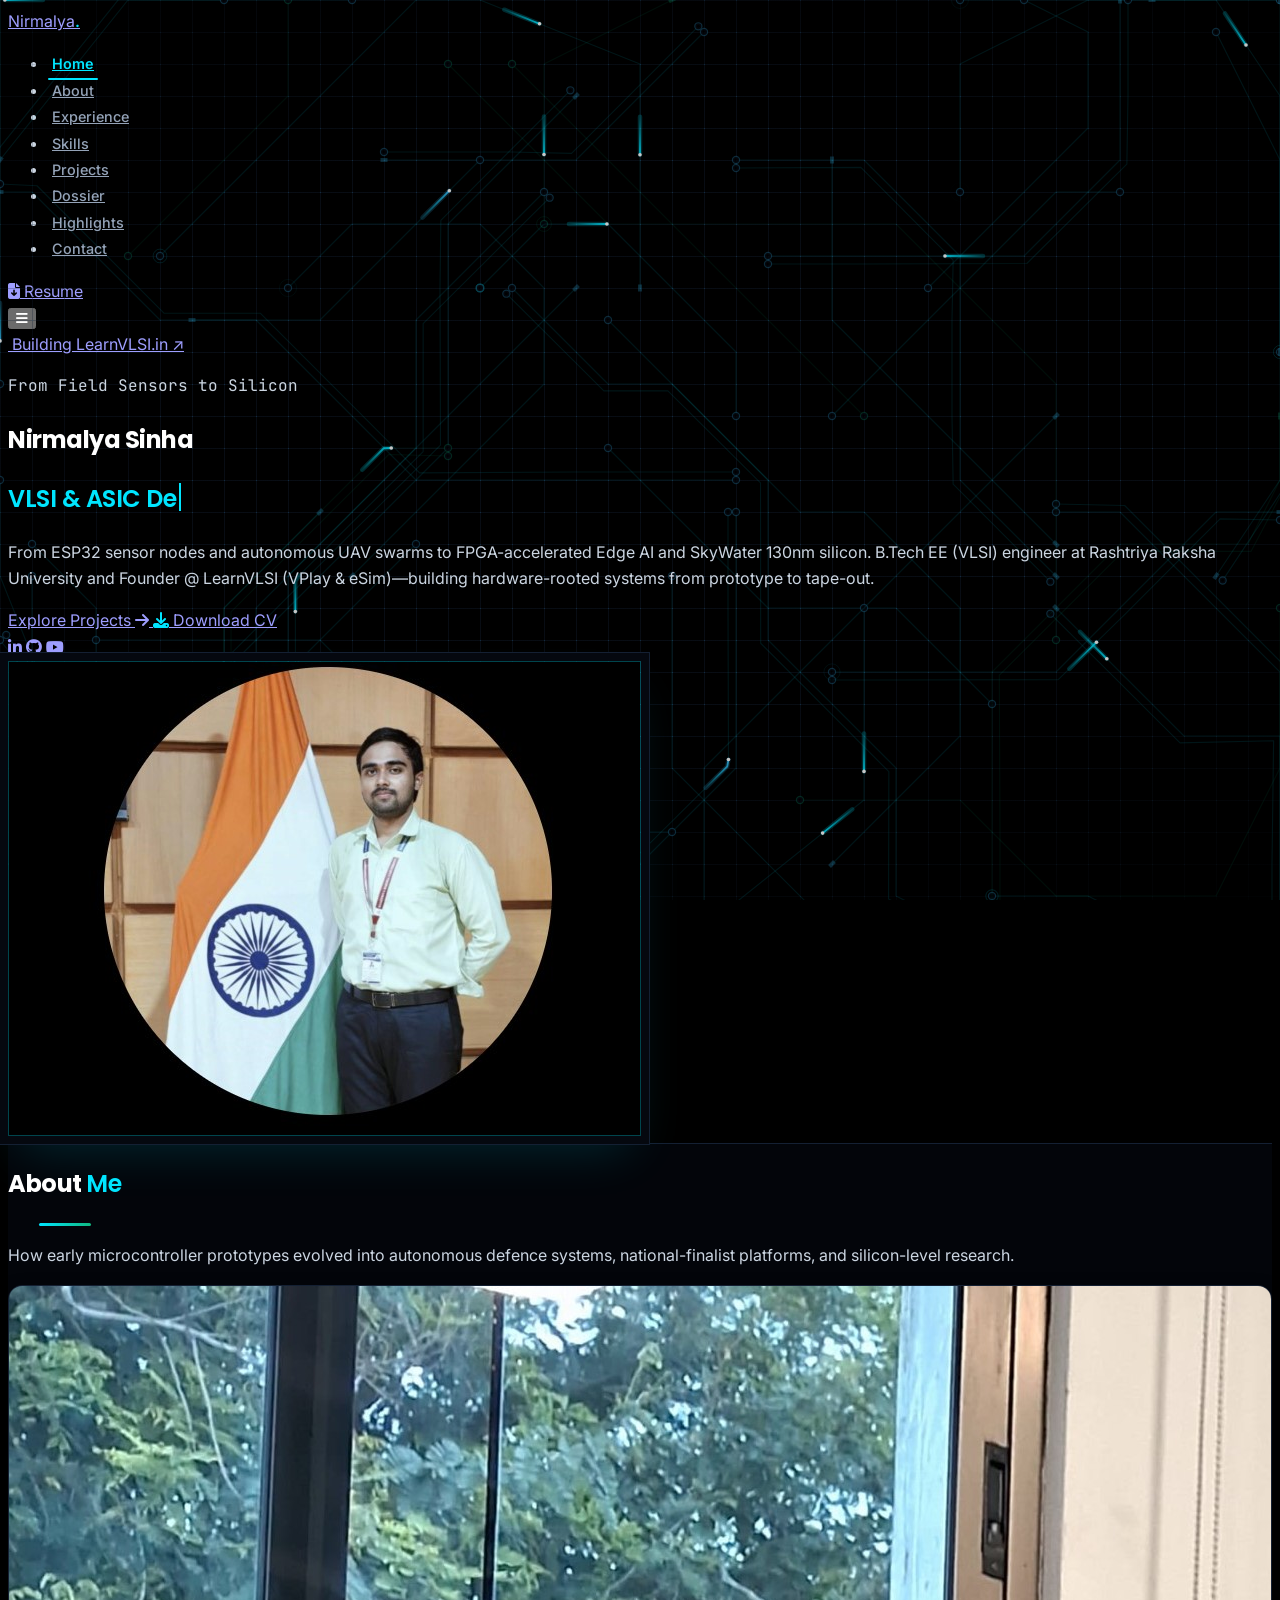
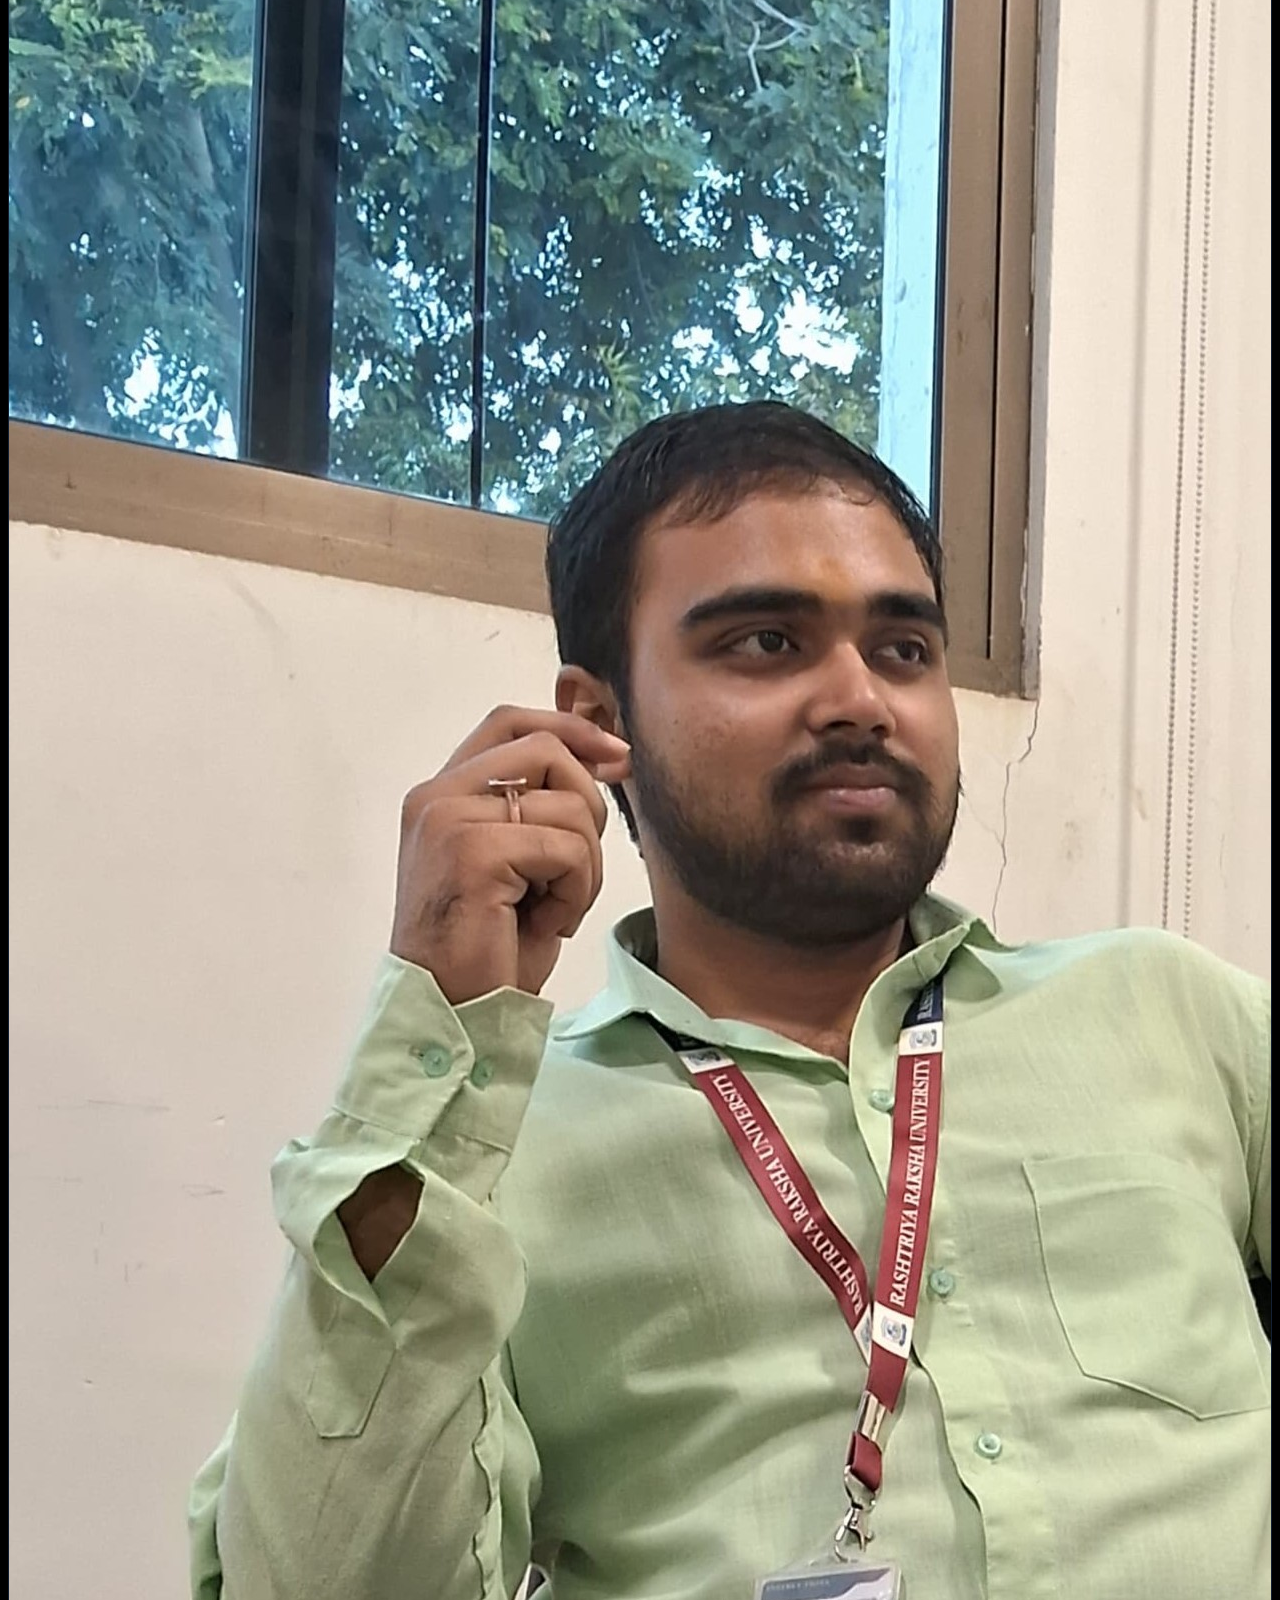
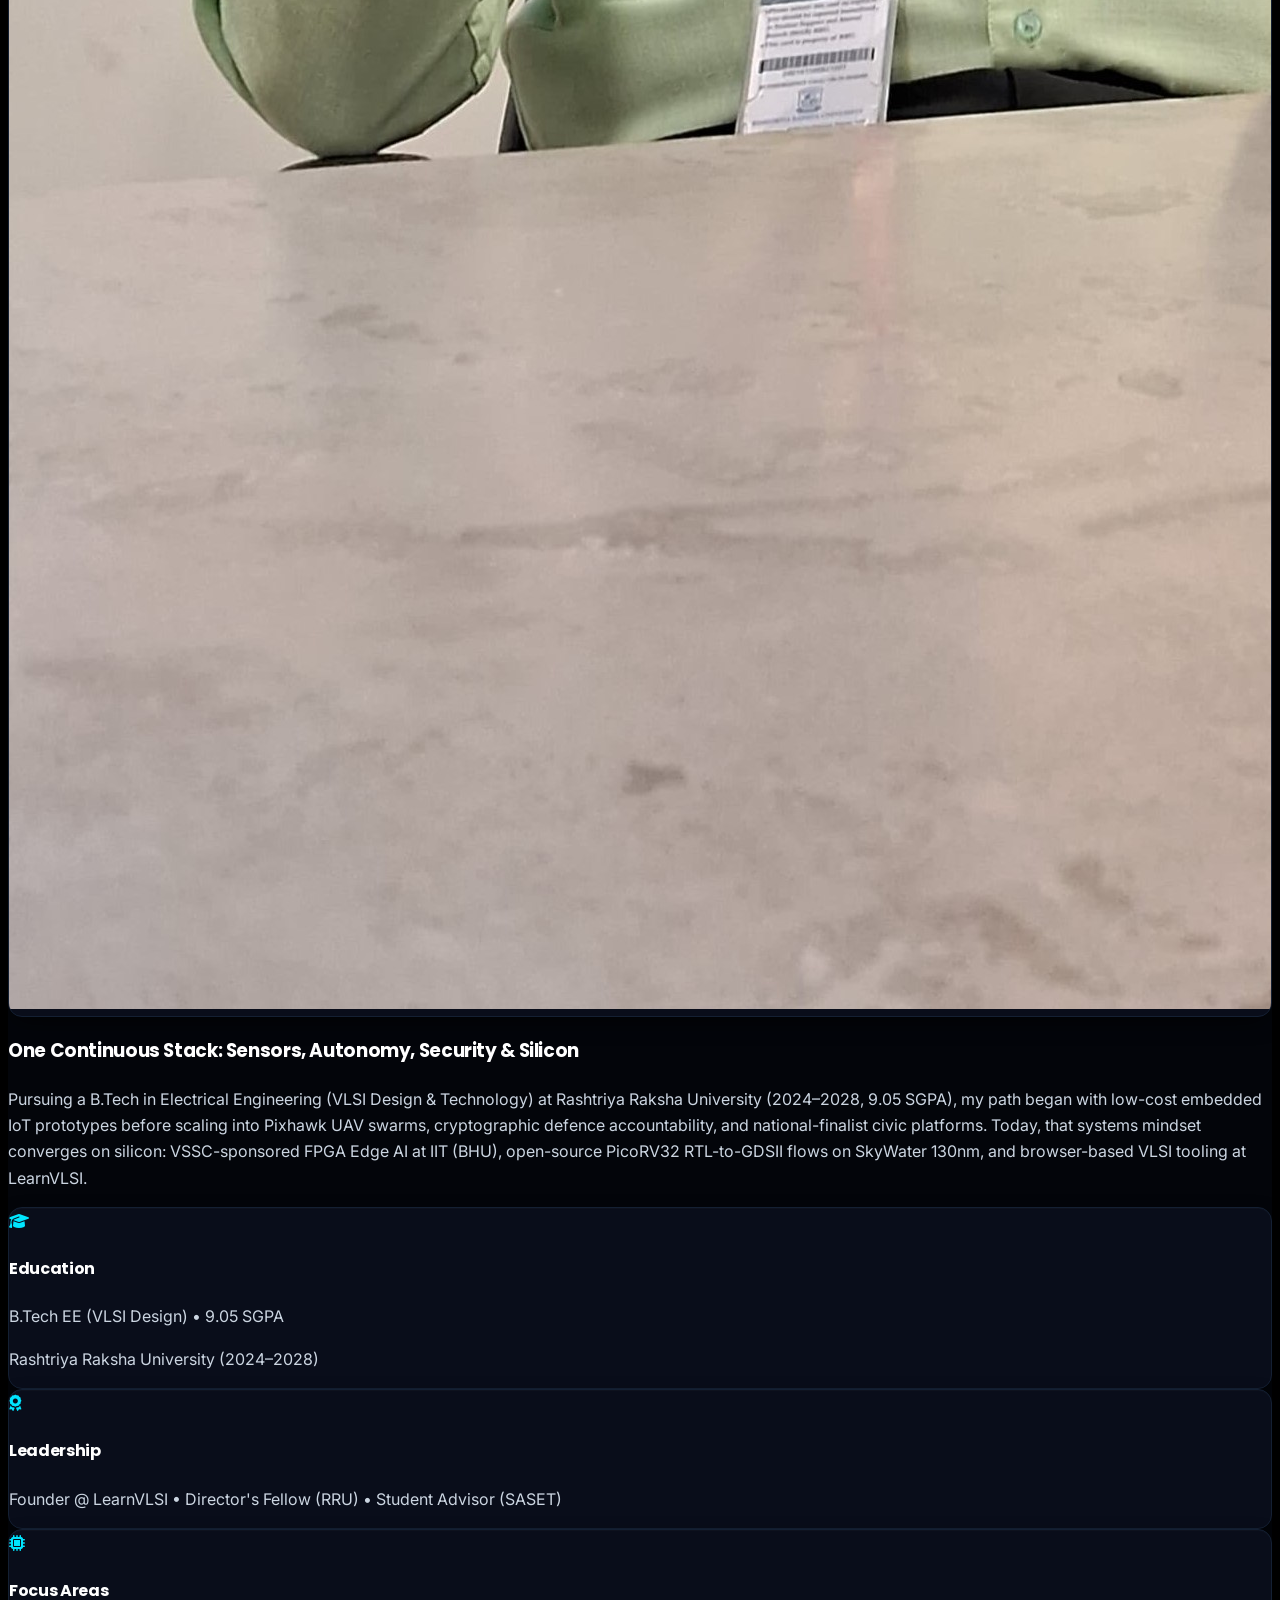
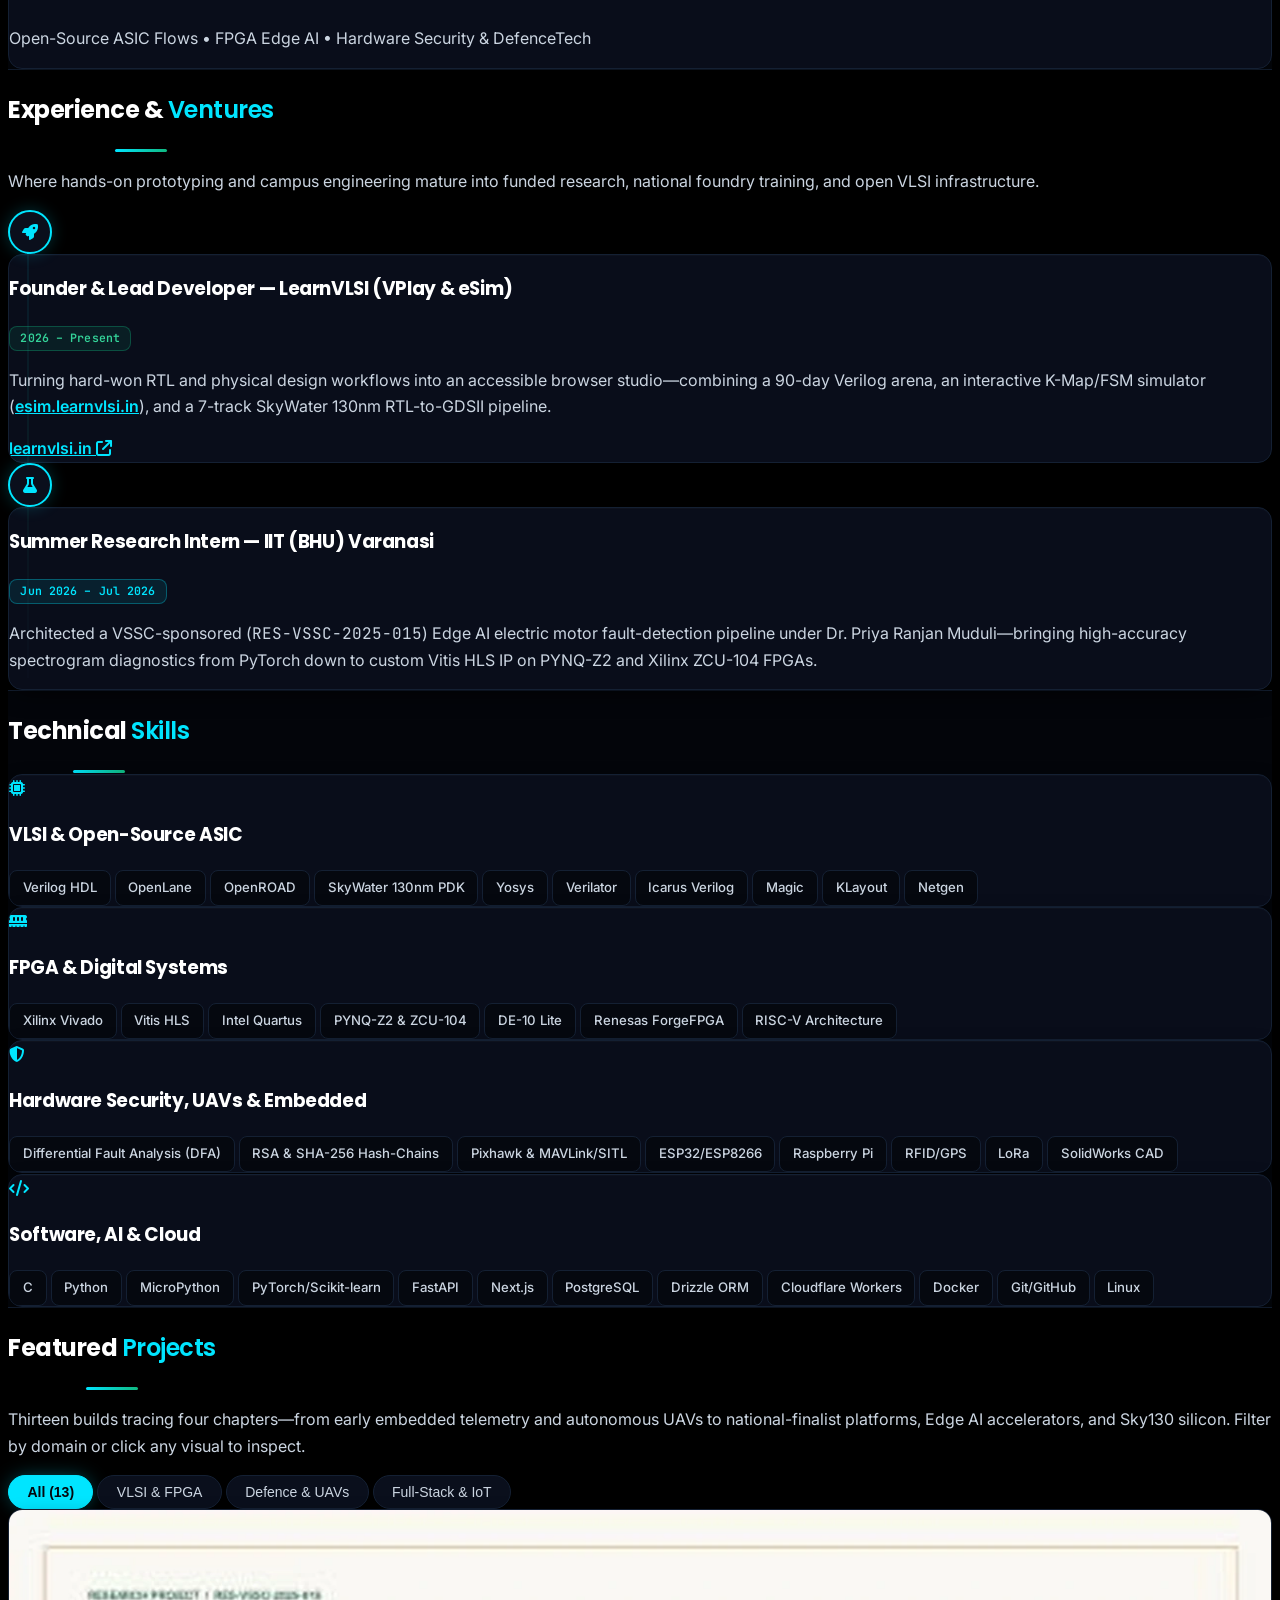
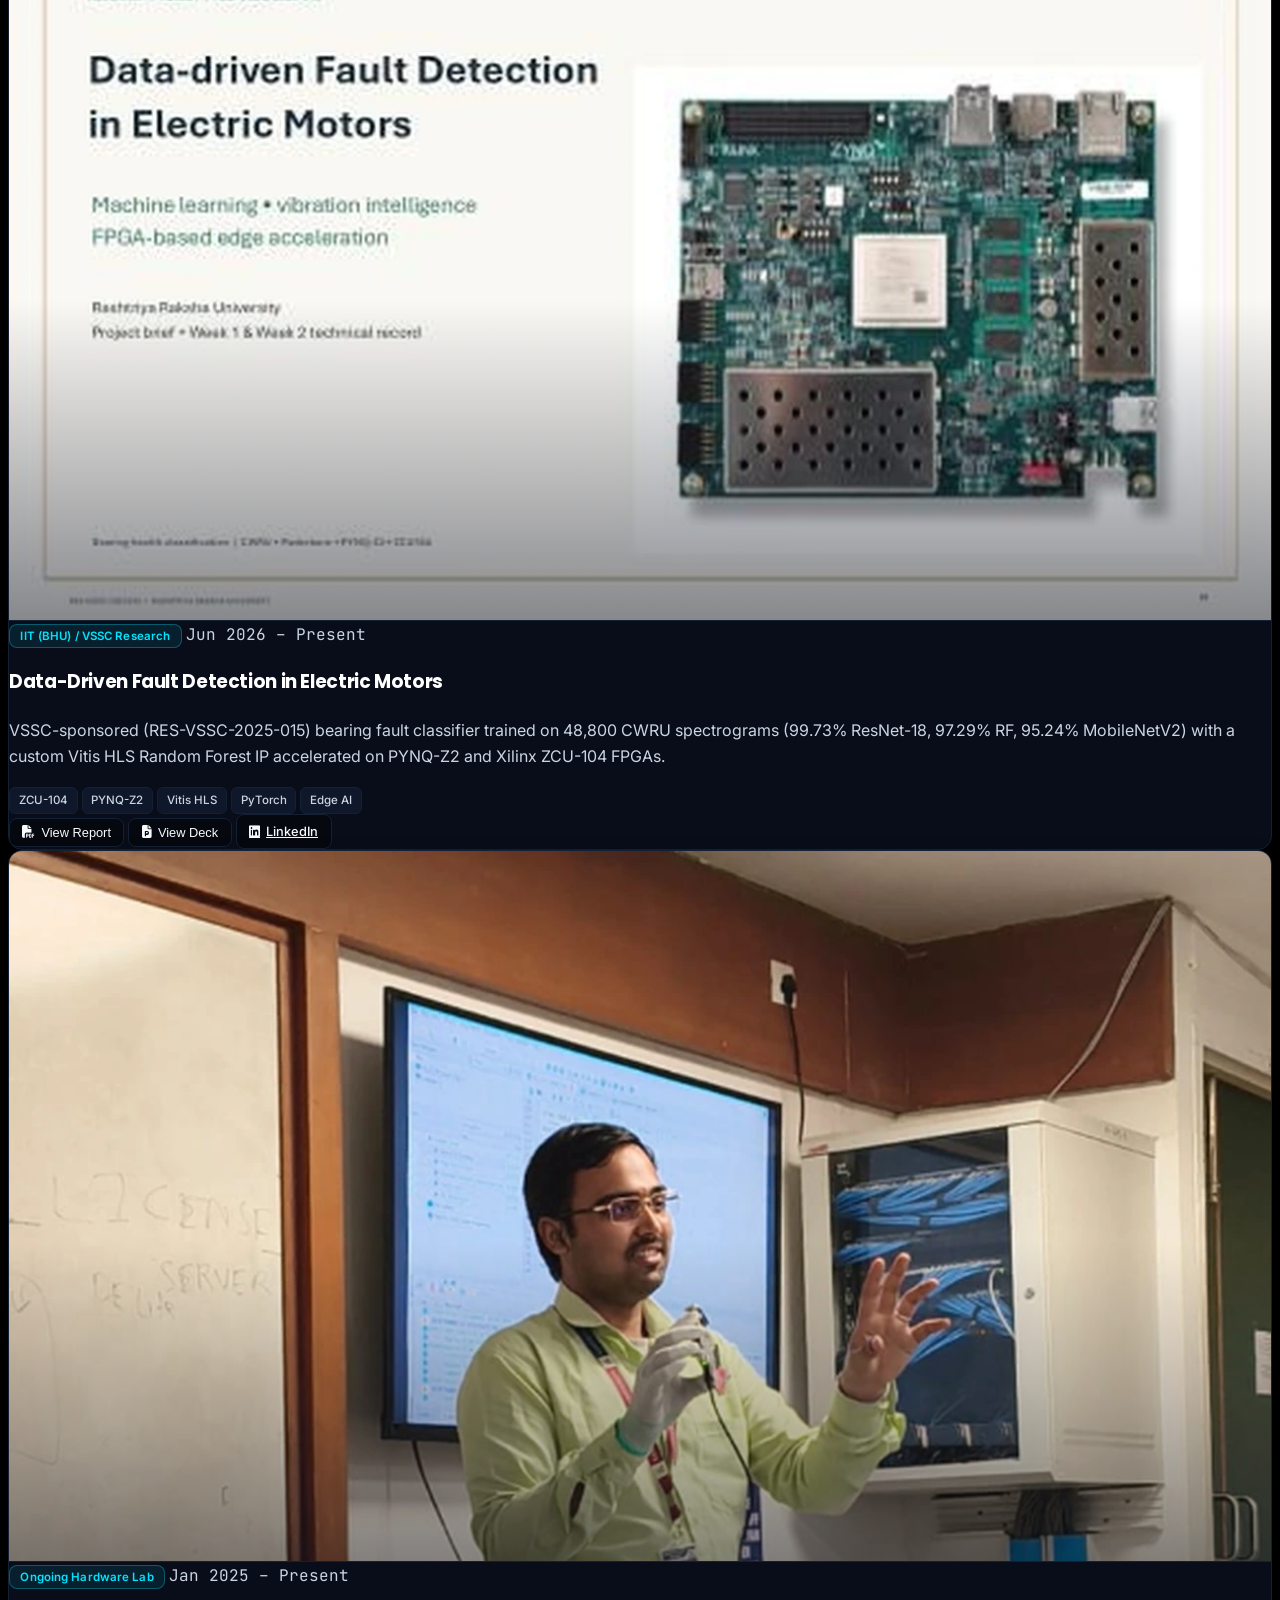
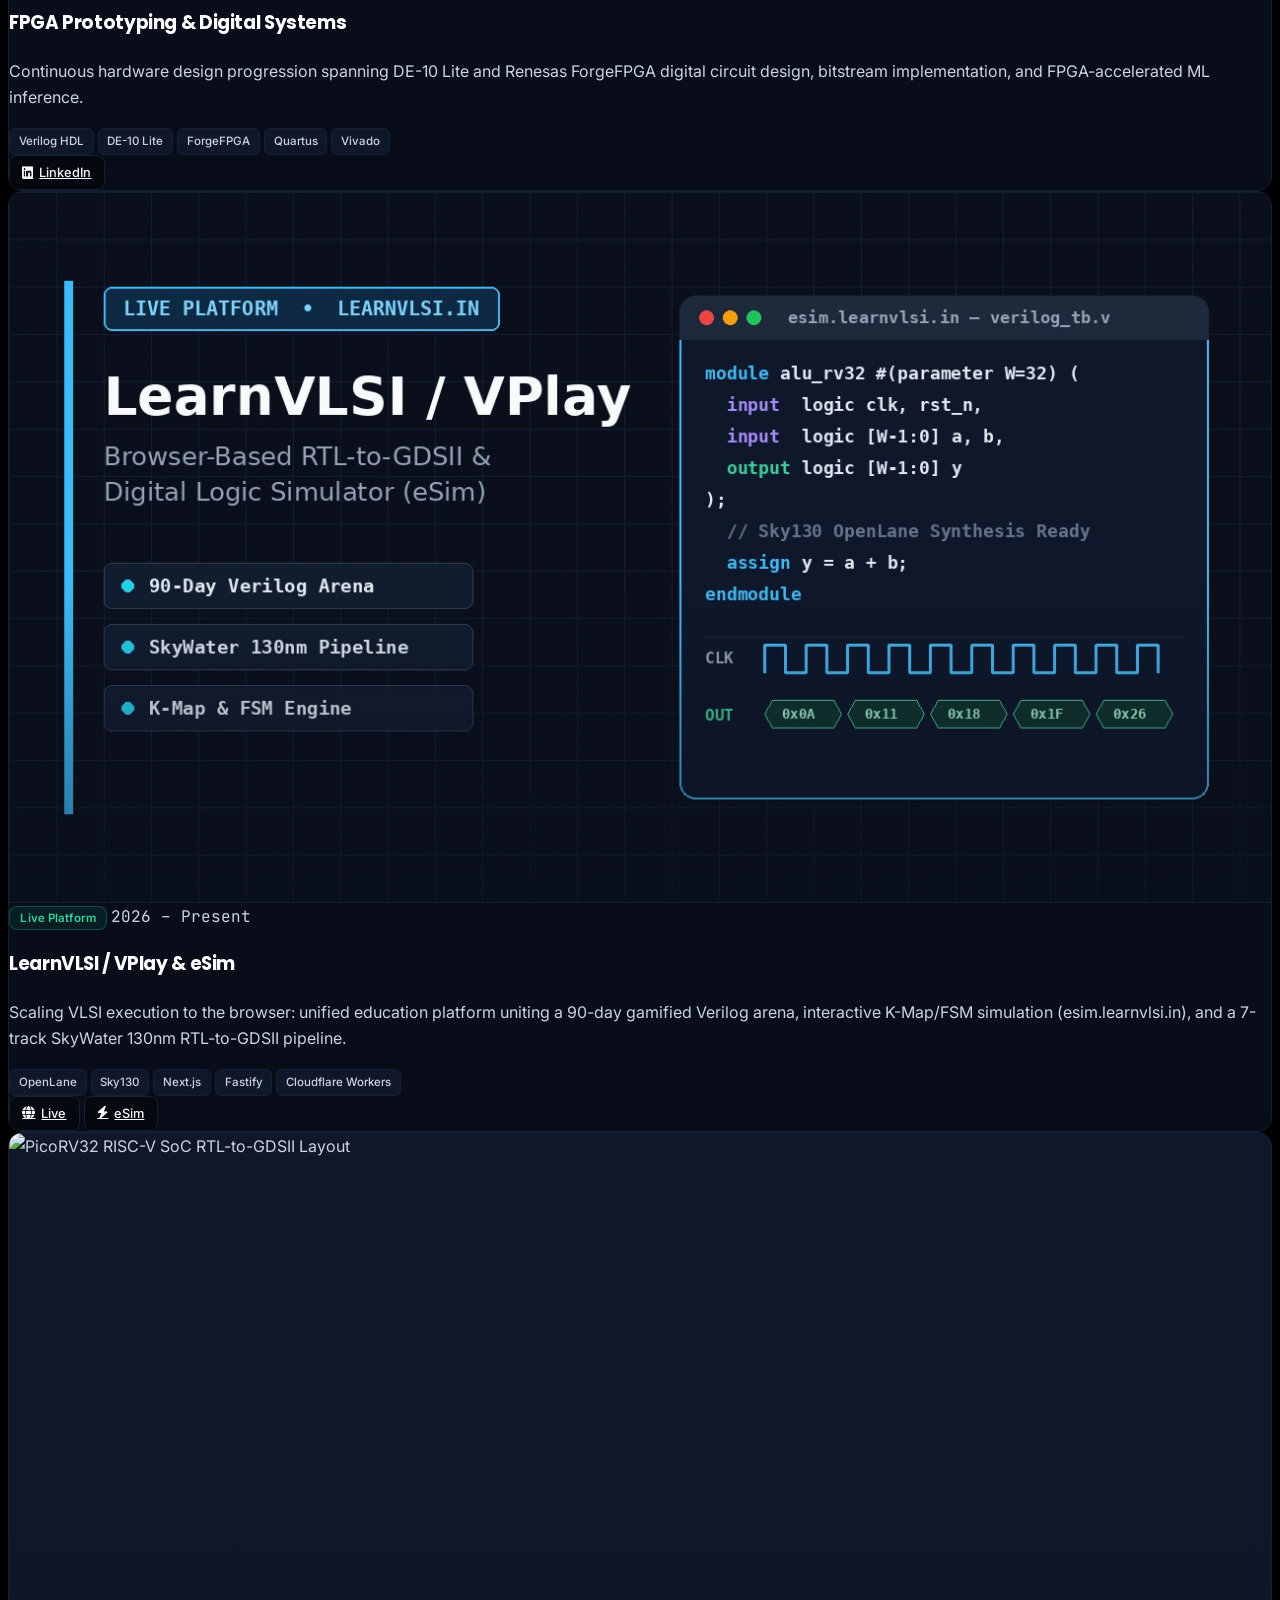
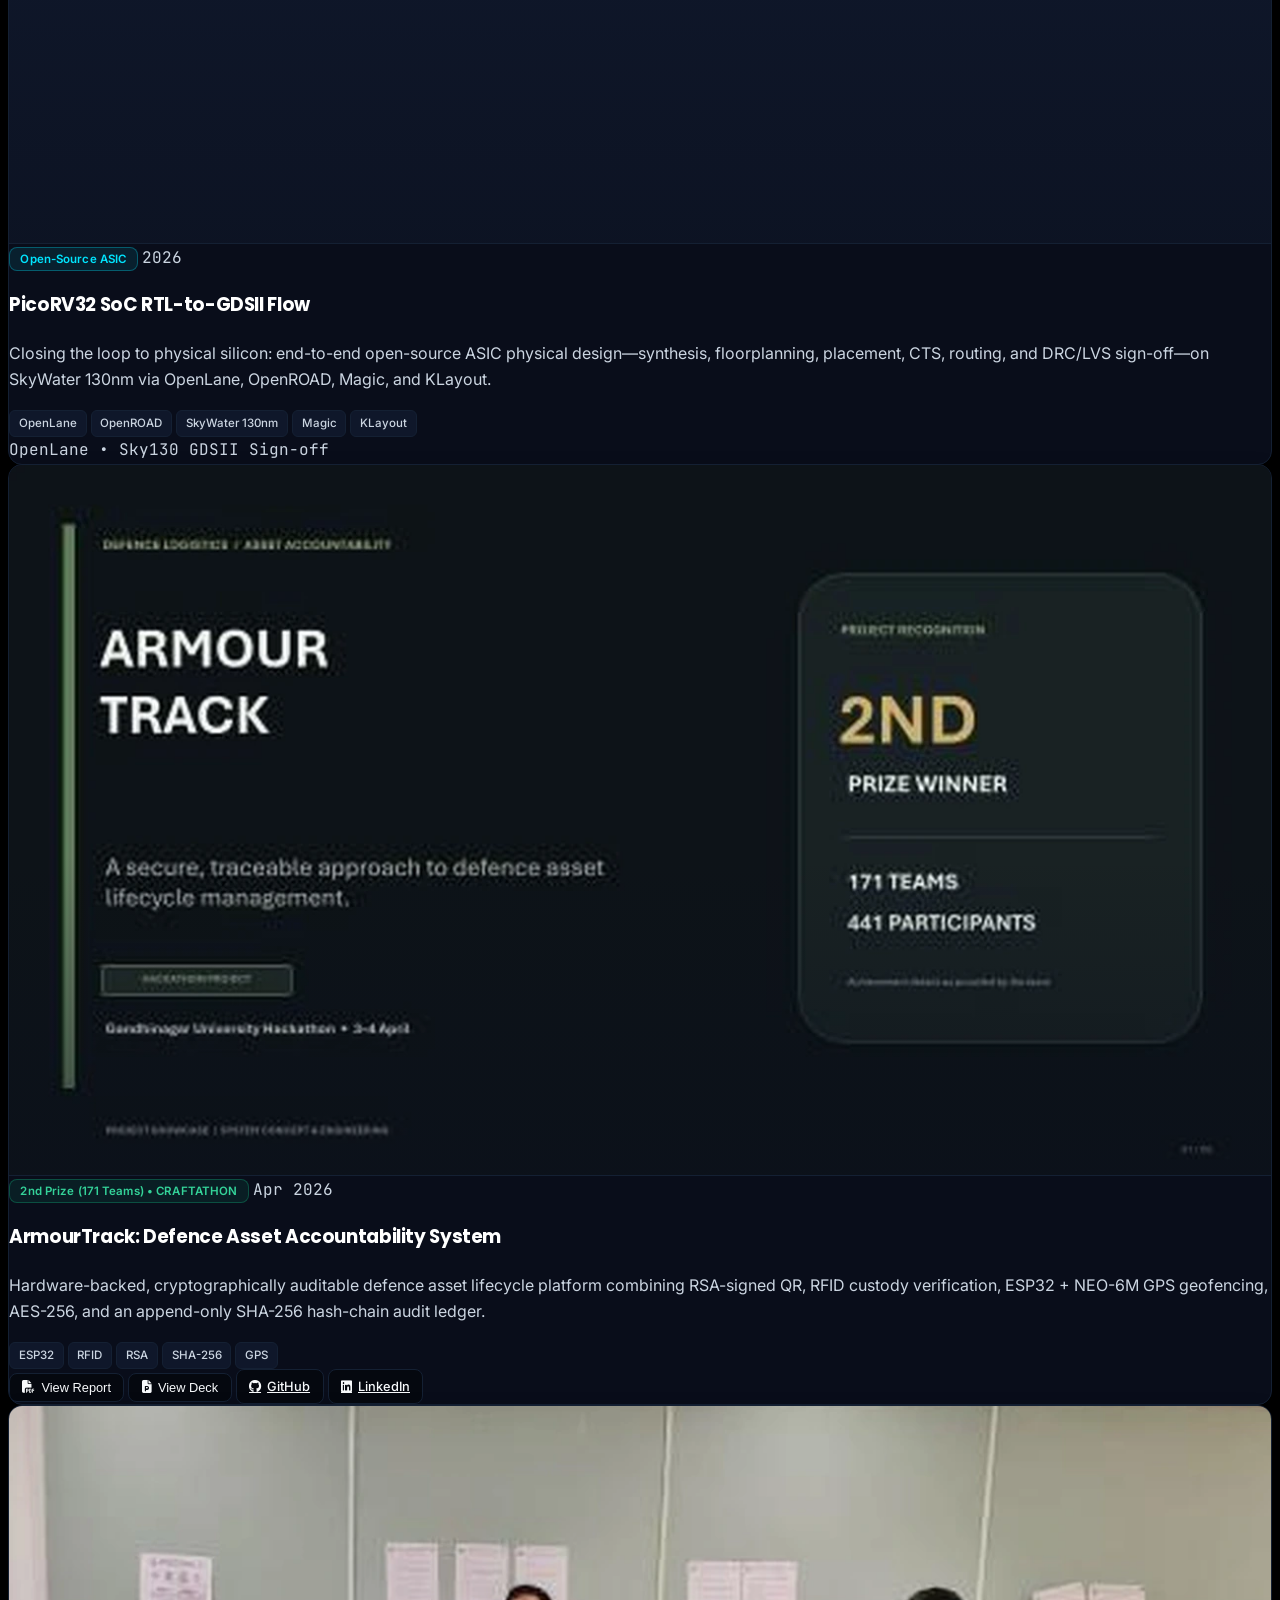
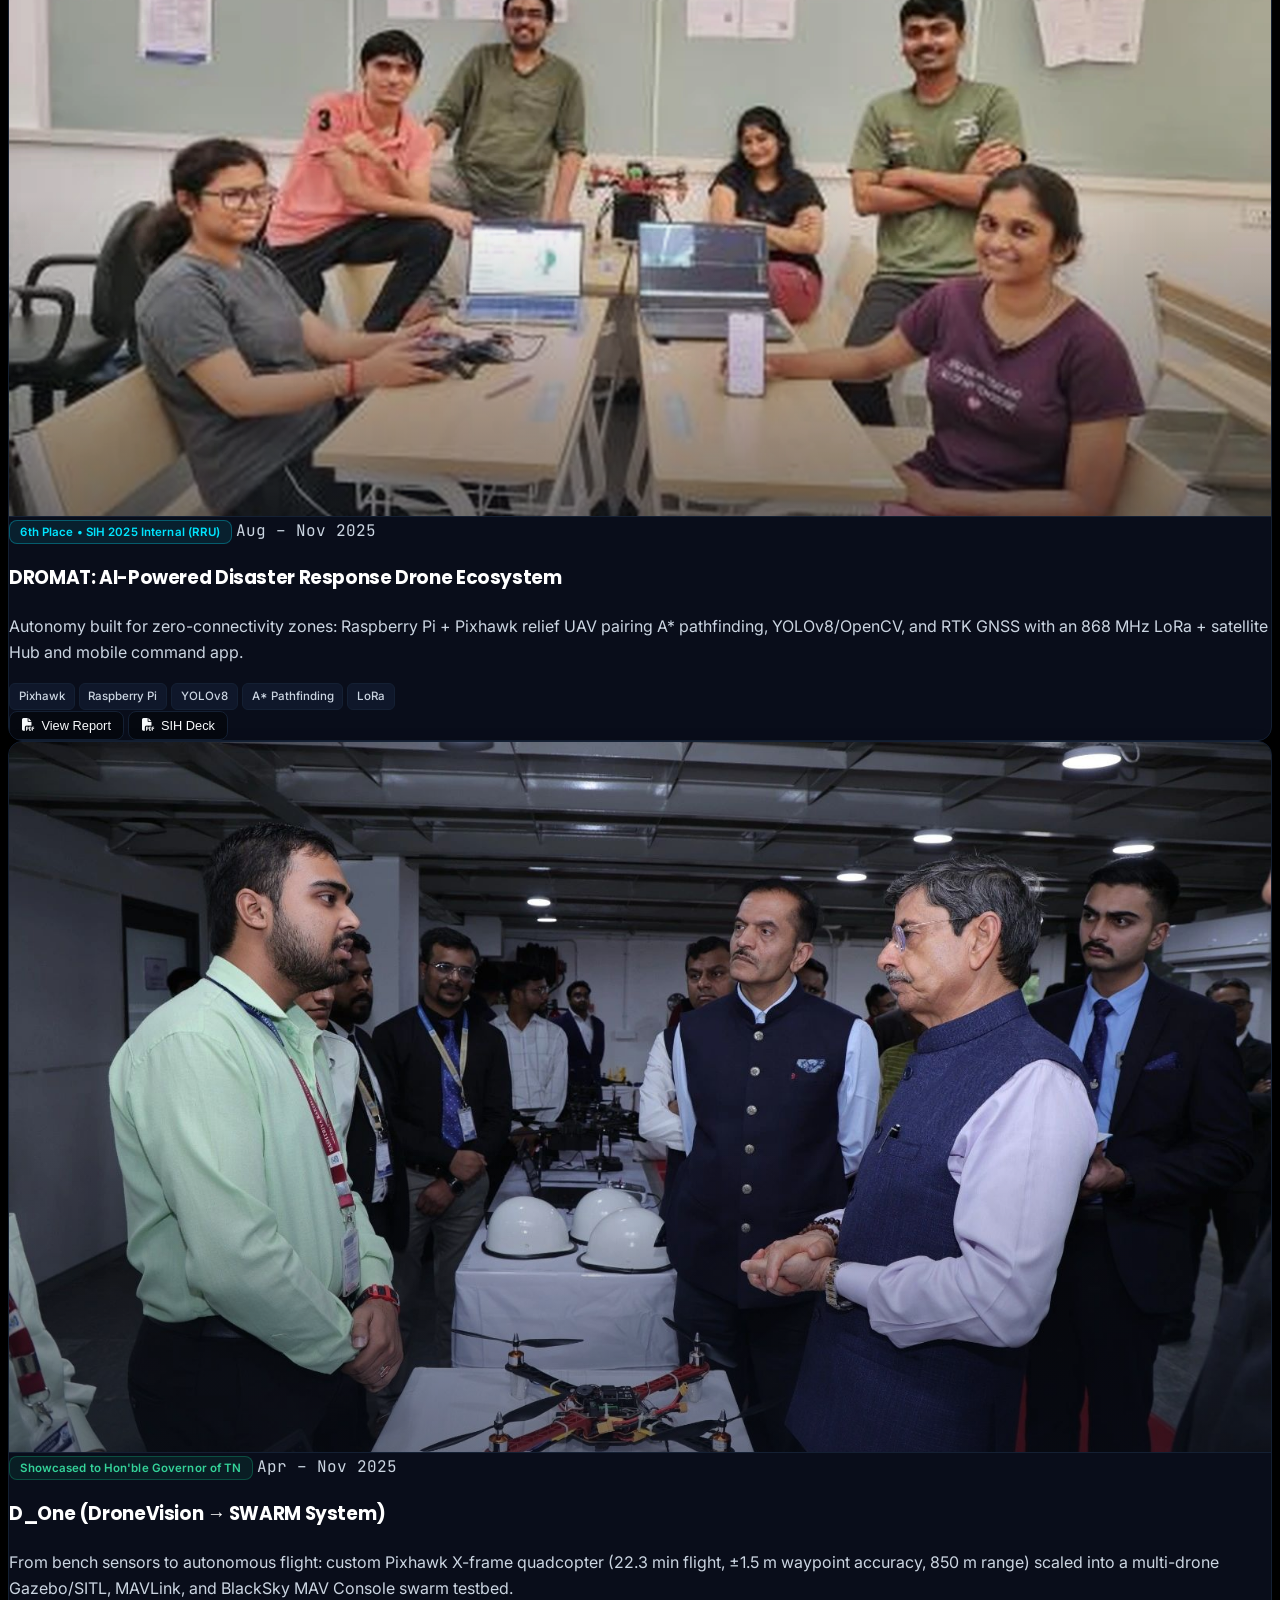
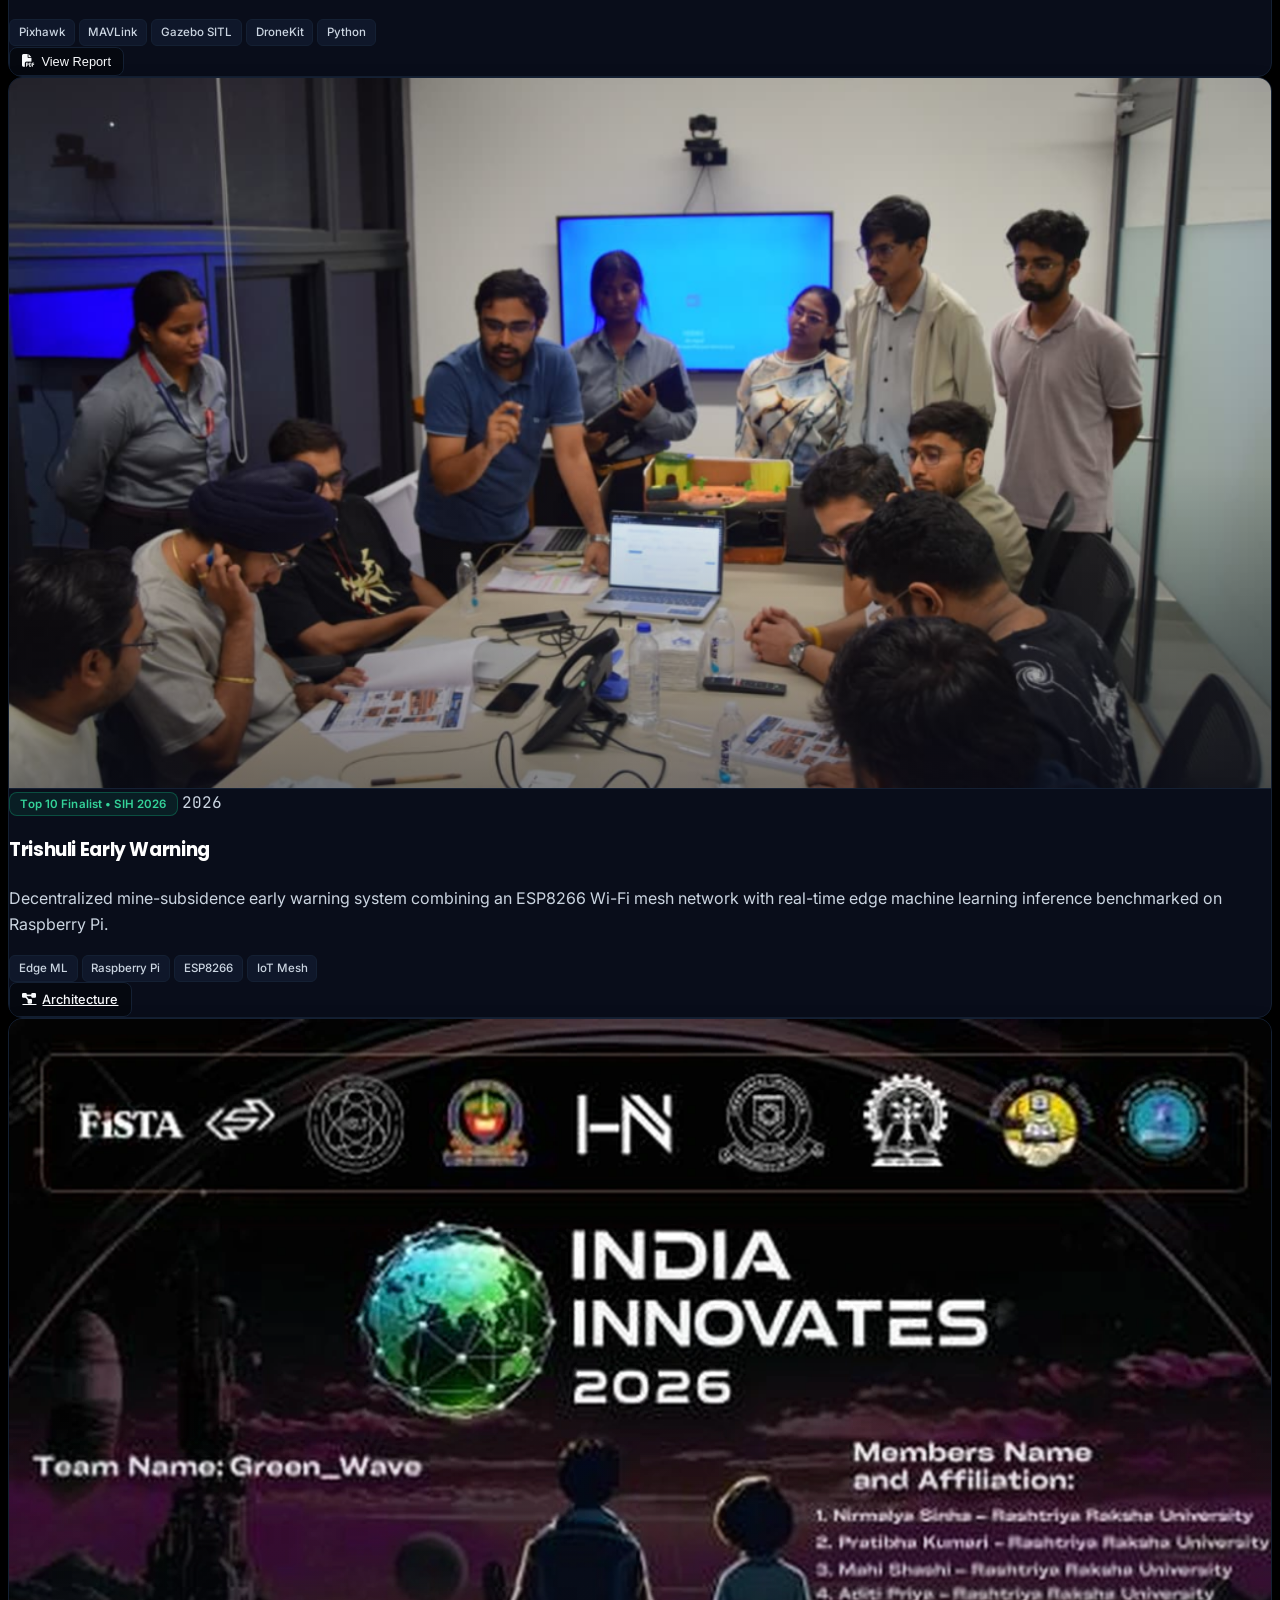
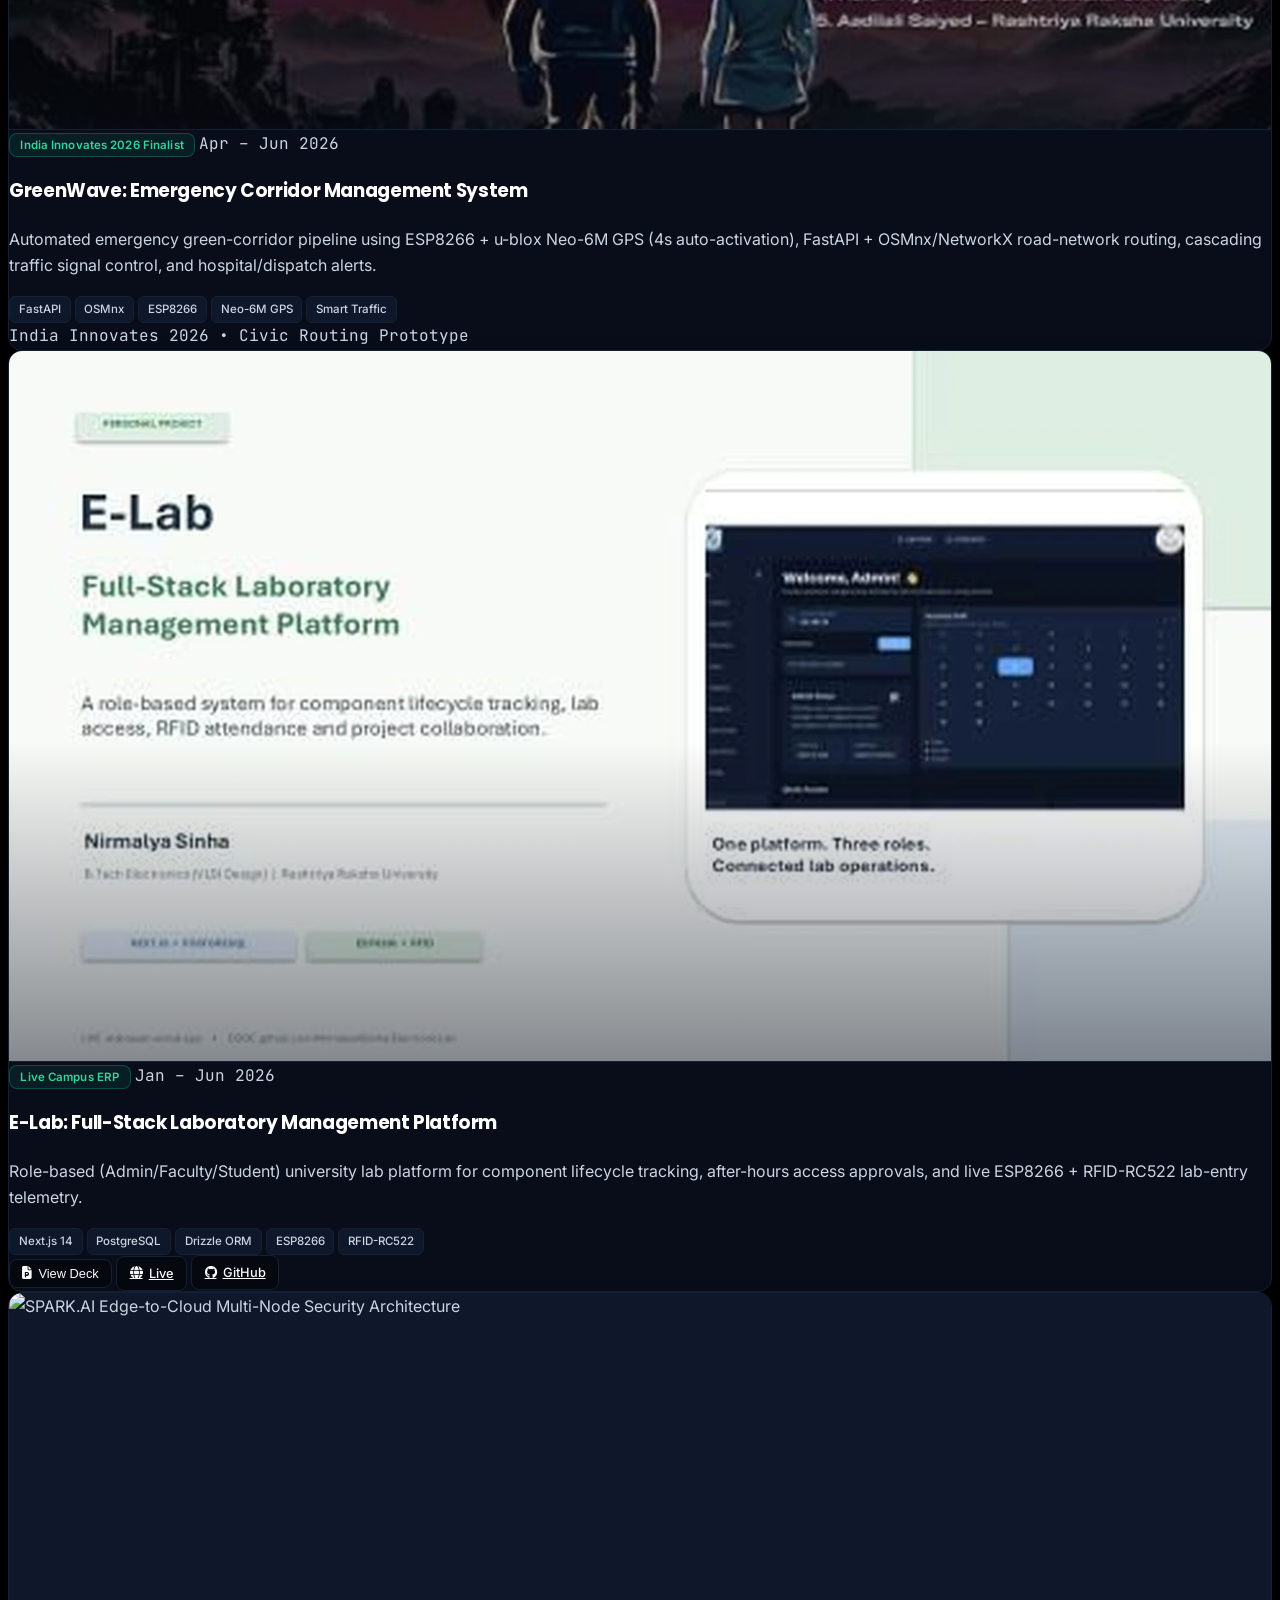
==== index.html @ 1c23b201 "Organize portfolio assets and upgrade pitch-black VLSI circuit theme" ====
<!DOCTYPE html>
<html lang="en" class="scroll-smooth">
<head>
    <meta charset="UTF-8">
    <meta name="viewport" content="width=device-width, initial-scale=1.0">
    <title>Nirmalya Sinha | VLSI, FPGA &amp; Hardware Security Engineer</title>
    <meta name="description" content="Portfolio of Nirmalya Sinha — B.Tech EE (VLSI Design & Technology) at Rashtriya Raksha University, Founder @ LearnVLSI (VPlay &amp; eSim), and Summer Research Intern at IIT (BHU) Varanasi. Specializing in Open-Source ASIC RTL-to-GDSII, FPGA Edge AI, Hardware Security, and Autonomous UAVs.">

    <!-- Tailwind CSS -->
    <script src="https://cdn.tailwindcss.com"></script>

    <!-- Font Awesome Icons -->
    <link rel="stylesheet" href="https://cdnjs.cloudflare.com/ajax/libs/font-awesome/6.5.1/css/all.min.css">

    <!-- Google Fonts: Inter (Body), Poppins (Headings), JetBrains Mono (Silicon/EDA Meta) -->
    <link rel="preconnect" href="https://fonts.googleapis.com">
    <link rel="preconnect" href="https://fonts.gstatic.com" crossorigin>
    <link href="https://fonts.googleapis.com/css2?family=Inter:wght@400;500;600;700&family=JetBrains+Mono:wght@400;500;600&family=Poppins:wght@500;600;700;800&display=swap" rel="stylesheet">

    <!-- Custom Stylesheet -->
    <link rel="stylesheet" href="assets/css/styles.css">
</head>
<body class="bg-black text-[#cbd5e1] selection:bg-cyan-400/25 selection:text-white">
    <div class="pcb-grid-overlay" aria-hidden="true"></div>
    <canvas id="circuit-canvas" aria-hidden="true"></canvas>

    <!-- Header & Navigation -->
    <header id="header" class="fixed top-0 left-0 w-full py-3.5 px-4 sm:px-8 md:px-14 lg:px-12 xl:px-20 z-40">
        <nav class="container mx-auto flex justify-between items-center gap-4" aria-label="Main Navigation">
            <a href="#home" class="text-2xl font-bold tracking-tight text-white hover:opacity-90 transition-opacity flex-shrink-0">
                Nirmalya<span class="highlight">.</span>
            </a>

            <div class="hidden lg:flex items-center gap-5 xl:gap-6">
                <ul class="flex items-center space-x-4 xl:space-x-5 text-sm">
                    <li><a href="#home" class="nav-link active">Home</a></li>
                    <li><a href="#about" class="nav-link">About</a></li>
                    <li><a href="#experience" class="nav-link">Experience</a></li>
                    <li><a href="#skills" class="nav-link">Skills</a></li>
                    <li><a href="#projects" class="nav-link">Projects</a></li>
                    <li><a href="#documents" class="nav-link">Dossier</a></li>
                    <li><a href="#highlights" class="nav-link">Highlights</a></li>
                    <li><a href="#contact" class="nav-link">Contact</a></li>
                </ul>
                <a href="./Nirmalya_Sinha_CV.pdf" download class="inline-flex items-center gap-2 px-3.5 py-1.5 rounded-lg text-sm font-semibold text-[#05080f] bg-[#00e5ff] hover:bg-[#67e8f9] shadow-sm transition-all duration-200 focus-visible:outline-none focus-visible:ring-2 focus-visible:ring-[#00e5ff]">
                    <i class="fas fa-file-arrow-down text-xs" aria-hidden="true"></i>
                    <span>Resume</span>
                </a>
            </div>

            <button id="menu-btn" class="lg:hidden text-2xl p-2 text-[#cbd5e1] hover:text-[#00e5ff] focus-visible:outline-none focus-visible:ring-2 focus-visible:ring-[#00e5ff] rounded-lg" aria-label="Toggle navigation menu" aria-expanded="false" aria-controls="mobile-menu">
                <i class="fas fa-bars" aria-hidden="true"></i>
            </button>
        </nav>

        <!-- Mobile Menu -->
        <div id="mobile-menu" class="lg:hidden mt-3" aria-hidden="true">
            <ul class="flex flex-col items-center space-y-3.5 py-6 px-4 max-h-[calc(100dvh-5.5rem)] overflow-y-auto bg-[#05080f]/95 backdrop-blur-md rounded-2xl border border-[#142033] shadow-2xl">
                <li><a href="#home" class="nav-link active text-base">Home</a></li>
                <li><a href="#about" class="nav-link text-base">About</a></li>
                <li><a href="#experience" class="nav-link text-base">Experience</a></li>
                <li><a href="#skills" class="nav-link text-base">Skills</a></li>
                <li><a href="#projects" class="nav-link text-base">Projects</a></li>
                <li><a href="#documents" class="nav-link text-base">Dossier</a></li>
                <li><a href="#highlights" class="nav-link text-base">Highlights</a></li>
                <li><a href="#contact" class="nav-link text-base">Contact</a></li>
                <li class="pt-2">
                    <a href="./Nirmalya_Sinha_CV.pdf" download class="inline-flex items-center gap-2 px-5 py-2 rounded-lg text-sm font-semibold text-[#05080f] bg-[#00e5ff] hover:bg-[#67e8f9] shadow-sm transition-all">
                        <i class="fas fa-file-arrow-down text-xs" aria-hidden="true"></i>
                        <span>Resume</span>
                    </a>
                </li>
            </ul>
        </div>
    </header>

    <!-- Main Content -->
    <main>
        <!-- Hero Section -->
        <section id="home" class="min-h-screen min-h-[100dvh] flex items-center pt-28 pb-16 px-4 sm:px-8 md:px-14 lg:px-20">
            <div class="container mx-auto flex flex-col-reverse md:flex-row items-center justify-between gap-12 lg:gap-16">
                <div class="text-center md:text-left md:w-3/5 reveal revealed">
                    <div class="mb-4 flex justify-center md:justify-start">
                        <a href="https://learnvlsi.in" target="_blank" rel="noopener noreferrer" class="learnvlsi-pill inline-flex items-center gap-2.5 px-3.5 py-1.5 rounded-full text-xs sm:text-sm font-medium bg-[#10b981]/10 text-[#34d399] border border-[#10b981]/30 hover:bg-[#10b981]/20 hover:border-[#10b981]/60 transition-colors">
                            <span class="status-dot w-2 h-2 rounded-full" aria-hidden="true"></span>
                            <span>Building LearnVLSI.in &#8599;</span>
                        </a>
                    </div>

                    <p class="font-mono-tech text-xs md:text-sm font-semibold uppercase tracking-widest text-[#38bdf8] mb-2">From Field Sensors to Silicon</p>
                    <h1 class="text-4xl sm:text-5xl md:text-6xl font-extrabold my-2 text-white tracking-tight break-words">Nirmalya Sinha</h1>
                    <h2 class="text-xl sm:text-2xl md:text-3xl font-medium text-[#cbd5e1] my-3 min-h-[3.5rem] sm:min-h-[2.5rem] md:min-h-[3rem]">
                        <span id="typing-text" class="highlight font-semibold">VLSI &amp; Hardware Security Engineer</span><span class="typing-cursor" aria-hidden="true"></span>
                    </h2>
                    <p class="text-[#cbd5e1] my-6 max-w-xl mx-auto md:mx-0 text-base md:text-lg leading-relaxed">
                        From ESP32 sensor nodes and autonomous UAV swarms to FPGA-accelerated Edge AI and SkyWater 130nm silicon. B.Tech EE (VLSI) engineer at Rashtriya Raksha University and Founder @ LearnVLSI (VPlay &amp; eSim)—building hardware-rooted systems from prototype to tape-out.
                    </p>

                    <div class="flex flex-wrap items-center justify-center md:justify-start gap-3.5 my-8">
                        <a href="#projects" class="inline-flex items-center justify-center gap-2 px-6 py-3 rounded-lg font-semibold text-[#05080f] bg-[#00e5ff] hover:bg-[#67e8f9] shadow-lg shadow-[#00e5ff]/20 transition-all duration-200 focus-visible:outline-none focus-visible:ring-2 focus-visible:ring-[#00e5ff]">
                            <span>Explore Projects</span>
                            <i class="fas fa-arrow-right text-sm" aria-hidden="true"></i>
                        </a>
                        <a href="./Nirmalya_Sinha_CV.pdf" download class="inline-flex items-center justify-center gap-2 px-6 py-3 rounded-lg font-medium text-[#f8fafc] bg-[#0a0f1c] border border-[#142033] hover:border-[#00e5ff]/60 hover:text-[#00e5ff] shadow-sm transition-all duration-200 focus-visible:outline-none focus-visible:ring-2 focus-visible:ring-[#00e5ff]">
                            <i class="fas fa-download text-sm highlight" aria-hidden="true"></i>
                            <span>Download CV</span>
                        </a>
                    </div>

                    <div class="flex items-center justify-center md:justify-start space-x-3">
                        <a href="https://www.linkedin.com/in/nirmalya-sinha-8b7a37318/" target="_blank" rel="noopener noreferrer" class="w-11 h-11 bg-[#0a0f1c] rounded-lg border border-[#142033] flex items-center justify-center text-[#cbd5e1] hover:text-[#00e5ff] hover:border-[#00e5ff]/50 shadow-sm transition-all duration-200 focus-visible:outline-none focus-visible:ring-2 focus-visible:ring-[#00e5ff]" aria-label="LinkedIn Profile">
                            <i class="fab fa-linkedin-in text-lg" aria-hidden="true"></i>
                        </a>
                        <a href="https://github.com/NirmalyaASinha" target="_blank" rel="noopener noreferrer" class="w-11 h-11 bg-[#0a0f1c] rounded-lg border border-[#142033] flex items-center justify-center text-[#cbd5e1] hover:text-white hover:border-[#00e5ff]/50 shadow-sm transition-all duration-200 focus-visible:outline-none focus-visible:ring-2 focus-visible:ring-[#00e5ff]" aria-label="GitHub Profile">
                            <i class="fab fa-github text-lg" aria-hidden="true"></i>
                        </a>
                        <a href="https://www.youtube.com/@Nirmalya-Sinha" target="_blank" rel="noopener noreferrer" class="w-11 h-11 bg-[#0a0f1c] rounded-lg border border-[#142033] flex items-center justify-center text-[#cbd5e1] hover:text-red-400 hover:border-red-400/50 shadow-sm transition-all duration-200 focus-visible:outline-none focus-visible:ring-2 focus-visible:ring-[#00e5ff]" aria-label="YouTube Channel">
                            <i class="fab fa-youtube text-lg" aria-hidden="true"></i>
                        </a>
                    </div>
                </div>

                <div class="md:w-2/5 flex justify-center flex-shrink-0 reveal revealed">
                    <img src="assets/images/profile/one.jpg" alt="Nirmalya Sinha" class="hero-avatar-frame rounded-full w-56 h-56 sm:w-64 sm:h-64 lg:w-72 lg:h-72 xl:w-80 xl:h-80 object-cover bg-[#0a0f1c]" onerror="this.onerror=null;this.src='https://placehold.co/400x400/0a0f1c/00e5ff?text=Nirmalya';">
                </div>
            </div>
        </section>

        <!-- About Section -->
        <section id="about" class="py-20 sm:py-24 px-4 sm:px-8 md:px-14 lg:px-20 section-bg">
            <div class="container mx-auto">
                <div class="text-center mb-14 reveal">
                    <div class="section-heading-wrap">
                        <h2 class="text-3xl sm:text-4xl font-bold tracking-tight text-white">About <span class="highlight">Me</span></h2>
                    </div>
                    <p class="text-[#94a3b8] mt-4 max-w-2xl mx-auto text-sm sm:text-base">
                        How early microcontroller prototypes evolved into autonomous defence systems, national-finalist platforms, and silicon-level research.
                    </p>
                </div>

                <div class="flex flex-col lg:flex-row items-center gap-12 lg:gap-14">
                    <div class="lg:w-4/12 w-full flex justify-center reveal">
                        <div class="editorial-card rounded-2xl w-full max-w-sm">
                            <img src="assets/images/profile/profile.jpg" alt="Nirmalya Sinha profile photo" class="w-full h-auto block object-cover" onerror="this.onerror=null;this.src='https://placehold.co/600x600/0a0f1c/00e5ff?text=Profile';">
                        </div>
                    </div>
                    <div class="lg:w-8/12 reveal">
                        <h3 class="text-2xl sm:text-3xl font-bold mb-5 text-white">One Continuous Stack: Sensors, Autonomy, Security &amp; Silicon</h3>
                        <p class="text-[#cbd5e1] mb-8 leading-relaxed text-base sm:text-lg">
                            Pursuing a B.Tech in Electrical Engineering (VLSI Design &amp; Technology) at Rashtriya Raksha University (2024–2028, 9.05 SGPA), my path began with low-cost embedded IoT prototypes before scaling into Pixhawk UAV swarms, cryptographic defence accountability, and national-finalist civic platforms. Today, that systems mindset converges on silicon: VSSC-sponsored FPGA Edge AI at IIT (BHU), open-source PicoRV32 RTL-to-GDSII flows on SkyWater 130nm, and browser-based VLSI tooling at LearnVLSI.
                        </p>

                        <div class="grid grid-cols-1 sm:grid-cols-3 lg:grid-cols-1 xl:grid-cols-3 gap-5">
                            <div class="editorial-card p-5">
                                <div class="flex items-center gap-2.5 mb-2.5">
                                    <i class="fas fa-graduation-cap highlight text-lg" aria-hidden="true"></i>
                                    <h4 class="font-semibold text-base text-white">Education</h4>
                                </div>
                                <p class="text-sm font-medium text-[#f8fafc]">B.Tech EE (VLSI Design) &bull; 9.05 SGPA</p>
                                <p class="text-xs text-[#94a3b8] mt-1">Rashtriya Raksha University (2024–2028)</p>
                            </div>

                            <div class="editorial-card p-5">
                                <div class="flex items-center gap-2.5 mb-2.5">
                                    <i class="fas fa-award highlight text-lg" aria-hidden="true"></i>
                                    <h4 class="font-semibold text-base text-white">Leadership</h4>
                                </div>
                                <p class="text-sm text-[#cbd5e1] leading-snug">
                                    Founder @ LearnVLSI &bull; Director's Fellow (RRU) &bull; Student Advisor (SASET)
                                </p>
                            </div>

                            <div class="editorial-card p-5">
                                <div class="flex items-center gap-2.5 mb-2.5">
                                    <i class="fas fa-microchip highlight text-lg" aria-hidden="true"></i>
                                    <h4 class="font-semibold text-base text-white">Focus Areas</h4>
                                </div>
                                <p class="text-sm text-[#cbd5e1] leading-snug">
                                    Open-Source ASIC Flows &bull; FPGA Edge AI &bull; Hardware Security &amp; DefenceTech
                                </p>
                            </div>
                        </div>
                    </div>
                </div>
            </div>
        </section>

        <!-- Experience & Ventures Timeline Section -->
        <section id="experience" class="py-20 sm:py-24 px-4 sm:px-8 md:px-14 lg:px-20">
            <div class="container mx-auto max-w-4xl">
                <div class="text-center mb-14 reveal">
                    <div class="section-heading-wrap">
                        <h2 class="text-3xl sm:text-4xl font-bold tracking-tight text-white">Experience &amp; <span class="highlight">Ventures</span></h2>
                    </div>
                    <p class="text-[#94a3b8] mt-4 max-w-2xl mx-auto text-sm sm:text-base">
                        Where hands-on prototyping and campus engineering mature into funded research, national foundry training, and open VLSI infrastructure.
                    </p>
                </div>

                <div class="timeline-track space-y-8">
                    <!-- Experience 1 -->
                    <article class="timeline-item flex gap-5 sm:gap-6 items-start reveal">
                        <div class="timeline-dot" aria-hidden="true">
                            <i class="fas fa-rocket text-sm"></i>
                        </div>
                        <div class="editorial-card p-6 flex-1">
                            <div class="flex flex-wrap items-center justify-between gap-2 mb-2">
                                <h3 class="text-lg sm:text-xl font-bold text-white">Founder &amp; Lead Developer — LearnVLSI (VPlay &amp; eSim)</h3>
                                <span class="project-badge project-badge--emerald font-mono-tech">2026 – Present</span>
                            </div>
                            <p class="text-sm text-[#cbd5e1] leading-relaxed mb-3">
                                Turning hard-won RTL and physical design workflows into an accessible browser studio—combining a 90-day Verilog arena, an interactive K-Map/FSM simulator (<a href="https://esim.learnvlsi.in" target="_blank" rel="noopener noreferrer" class="highlight hover:underline">esim.learnvlsi.in</a>), and a 7-track SkyWater 130nm RTL-to-GDSII pipeline.
                            </p>
                            <a href="https://learnvlsi.in" target="_blank" rel="noopener noreferrer" class="inline-flex items-center gap-1.5 text-sm font-medium highlight hover:underline">
                                <span>learnvlsi.in</span>
                                <i class="fas fa-arrow-up-right-from-square text-xs" aria-hidden="true"></i>
                            </a>
                        </div>
                    </article>

                    <!-- Experience 2 -->
                    <article class="timeline-item flex gap-5 sm:gap-6 items-start reveal">
                        <div class="timeline-dot" aria-hidden="true">
                            <i class="fas fa-flask text-sm"></i>
                        </div>
                        <div class="editorial-card p-6 flex-1">
                            <div class="flex flex-wrap items-center justify-between gap-2 mb-2">
                                <h3 class="text-lg sm:text-xl font-bold text-white">Summer Research Intern — IIT (BHU) Varanasi</h3>
                                <span class="project-badge font-mono-tech">Jun 2026 – Jul 2026</span>
                            </div>
                            <p class="text-sm text-[#cbd5e1] leading-relaxed">
                                Architected a VSSC-sponsored (<code class="font-mono-tech text-xs px-1.5 py-0.5 rounded bg-[#0f172a] border border-[#142033] text-[#00e5ff]">RES-VSSC-2025-015</code>) Edge AI electric motor fault-detection pipeline under Dr. Priya Ranjan Muduli—bringing high-accuracy spectrogram diagnostics from PyTorch down to custom Vitis HLS IP on PYNQ-Z2 and Xilinx ZCU-104 FPGAs.
                            </p>
                        </div>
                    </article>
                </div>
            </div>
        </section>

        <!-- Skills Section -->
        <section id="skills" class="py-20 sm:py-24 px-4 sm:px-8 md:px-14 lg:px-20 section-bg">
            <div class="container mx-auto">
                <div class="text-center mb-14 reveal">
                    <div class="section-heading-wrap">
                        <h2 class="text-3xl sm:text-4xl font-bold tracking-tight text-white">Technical <span class="highlight">Skills</span></h2>
                    </div>
                </div>

                <div class="grid grid-cols-1 md:grid-cols-2 gap-7">
                    <!-- Category 1: VLSI & Open-Source ASIC -->
                    <div class="editorial-card p-6 sm:p-7 reveal">
                        <div class="flex items-center gap-3 mb-5 pb-3 border-b border-[#142033]">
                            <div class="w-10 h-10 rounded-lg bg-[#00e5ff]/10 border border-[#00e5ff]/30 flex items-center justify-center highlight">
                                <i class="fas fa-microchip" aria-hidden="true"></i>
                            </div>
                            <h3 class="text-lg sm:text-xl font-bold text-white">VLSI &amp; Open-Source ASIC</h3>
                        </div>
                        <div class="flex flex-wrap gap-2.5">
                            <span class="skill-pill">Verilog HDL</span>
                            <span class="skill-pill">OpenLane</span>
                            <span class="skill-pill">OpenROAD</span>
                            <span class="skill-pill">SkyWater 130nm PDK</span>
                            <span class="skill-pill">Yosys</span>
                            <span class="skill-pill">Verilator</span>
                            <span class="skill-pill">Icarus Verilog</span>
                            <span class="skill-pill">Magic</span>
                            <span class="skill-pill">KLayout</span>
                            <span class="skill-pill">Netgen</span>
                        </div>
                    </div>

                    <!-- Category 2: FPGA & Digital Systems -->
                    <div class="editorial-card p-6 sm:p-7 reveal">
                        <div class="flex items-center gap-3 mb-5 pb-3 border-b border-[#142033]">
                            <div class="w-10 h-10 rounded-lg bg-[#00e5ff]/10 border border-[#00e5ff]/30 flex items-center justify-center highlight">
                                <i class="fas fa-memory" aria-hidden="true"></i>
                            </div>
                            <h3 class="text-lg sm:text-xl font-bold text-white">FPGA &amp; Digital Systems</h3>
                        </div>
                        <div class="flex flex-wrap gap-2.5">
                            <span class="skill-pill">Xilinx Vivado</span>
                            <span class="skill-pill">Vitis HLS</span>
                            <span class="skill-pill">Intel Quartus</span>
                            <span class="skill-pill">PYNQ-Z2 &amp; ZCU-104</span>
                            <span class="skill-pill">DE-10 Lite</span>
                            <span class="skill-pill">Renesas ForgeFPGA</span>
                            <span class="skill-pill">RISC-V Architecture</span>
                        </div>
                    </div>

                    <!-- Category 3: Hardware Security, UAVs & Embedded -->
                    <div class="editorial-card p-6 sm:p-7 reveal">
                        <div class="flex items-center gap-3 mb-5 pb-3 border-b border-[#142033]">
                            <div class="w-10 h-10 rounded-lg bg-[#00e5ff]/10 border border-[#00e5ff]/30 flex items-center justify-center highlight">
                                <i class="fas fa-shield-halved" aria-hidden="true"></i>
                            </div>
                            <h3 class="text-lg sm:text-xl font-bold text-white">Hardware Security, UAVs &amp; Embedded</h3>
                        </div>
                        <div class="flex flex-wrap gap-2.5">
                            <span class="skill-pill">Differential Fault Analysis (DFA)</span>
                            <span class="skill-pill">RSA &amp; SHA-256 Hash-Chains</span>
                            <span class="skill-pill">Pixhawk &amp; MAVLink/SITL</span>
                            <span class="skill-pill">ESP32/ESP8266</span>
                            <span class="skill-pill">Raspberry Pi</span>
                            <span class="skill-pill">RFID/GPS</span>
                            <span class="skill-pill">LoRa</span>
                            <span class="skill-pill">SolidWorks CAD</span>
                        </div>
                    </div>

                    <!-- Category 4: Software, AI & Cloud -->
                    <div class="editorial-card p-6 sm:p-7 reveal">
                        <div class="flex items-center gap-3 mb-5 pb-3 border-b border-[#142033]">
                            <div class="w-10 h-10 rounded-lg bg-[#00e5ff]/10 border border-[#00e5ff]/30 flex items-center justify-center highlight">
                                <i class="fas fa-code" aria-hidden="true"></i>
                            </div>
                            <h3 class="text-lg sm:text-xl font-bold text-white">Software, AI &amp; Cloud</h3>
                        </div>
                        <div class="flex flex-wrap gap-2.5">
                            <span class="skill-pill">C</span>
                            <span class="skill-pill">Python</span>
                            <span class="skill-pill">MicroPython</span>
                            <span class="skill-pill">PyTorch/Scikit-learn</span>
                            <span class="skill-pill">FastAPI</span>
                            <span class="skill-pill">Next.js</span>
                            <span class="skill-pill">PostgreSQL</span>
                            <span class="skill-pill">Drizzle ORM</span>
                            <span class="skill-pill">Cloudflare Workers</span>
                            <span class="skill-pill">Docker</span>
                            <span class="skill-pill">Git/GitHub</span>
                            <span class="skill-pill">Linux</span>
                        </div>
                    </div>
                </div>
            </div>
        </section>

        <!-- Projects Section -->
        <section id="projects" class="py-20 sm:py-24 px-4 sm:px-8 md:px-14 lg:px-20">
            <div class="container mx-auto">
                <div class="text-center mb-10 reveal">
                    <div class="section-heading-wrap">
                        <h2 class="text-3xl sm:text-4xl font-bold tracking-tight text-white">Featured <span class="highlight">Projects</span></h2>
                    </div>
                    <p class="text-[#94a3b8] mt-4 max-w-2xl mx-auto text-sm sm:text-base">
                        Thirteen builds tracing four chapters—from early embedded telemetry and autonomous UAVs to national-finalist platforms, Edge AI accelerators, and Sky130 silicon. Filter by domain or click any visual to inspect.
                    </p>
                </div>

                <!-- Filter Tabs -->
                <div id="project-filters" class="flex flex-wrap justify-center gap-2.5 mb-10 reveal" role="group" aria-label="Filter projects by category">
                    <button type="button" class="filter-tab active" data-filter="all" aria-pressed="true">All (13)</button>
                    <button type="button" class="filter-tab" data-filter="vlsi-fpga" aria-pressed="false">VLSI &amp; FPGA</button>
                    <button type="button" class="filter-tab" data-filter="defence-uavs" aria-pressed="false">Defence &amp; UAVs</button>
                    <button type="button" class="filter-tab" data-filter="fullstack-iot" aria-pressed="false">Full-Stack &amp; IoT</button>
                </div>

                <!-- Projects Grid -->
                <div id="projects-grid" class="grid grid-cols-1 md:grid-cols-2 lg:grid-cols-3 gap-7">

                    <!-- 1. Data-Driven Fault Detection in Electric Motors -->
                    <article class="project-card reveal" data-category="vlsi-fpga">
                        <div class="project-media">
                            <img src="assets/images/projects/IIT_BHU_Project.webp" alt="Data-Driven Fault Detection in Electric Motors on Xilinx ZCU-104" data-caption="Data-Driven Fault Detection in Electric Motors (IIT BHU / VSSC)" loading="lazy" onerror="this.onerror=null;this.src='assets/images/highlights/zcu104-setup.png';">
                        </div>
                        <div class="p-5 flex flex-col flex-1">
                            <div class="flex flex-wrap items-center justify-between gap-2 mb-2.5">
                                <span class="project-badge">IIT (BHU) / VSSC Research</span>
                                <span class="font-mono-tech text-xs font-medium text-[#94a3b8] whitespace-nowrap">Jun 2026 – Present</span>
                            </div>
                            <h3 class="text-lg font-bold text-white mb-2 leading-snug">Data-Driven Fault Detection in Electric Motors</h3>
                            <p class="text-sm text-[#cbd5e1] leading-relaxed mb-4 flex-1">
                                VSSC-sponsored (RES-VSSC-2025-015) bearing fault classifier trained on 48,800 CWRU spectrograms (99.73% ResNet-18, 97.29% RF, 95.24% MobileNetV2) with a custom Vitis HLS Random Forest IP accelerated on PYNQ-Z2 and Xilinx ZCU-104 FPGAs.
                            </p>
                            <div class="flex flex-wrap gap-1.5 mb-4">
                                <span class="tech-pill">ZCU-104</span>
                                <span class="tech-pill">PYNQ-Z2</span>
                                <span class="tech-pill">Vitis HLS</span>
                                <span class="tech-pill">PyTorch</span>
                                <span class="tech-pill">Edge AI</span>
                            </div>
                            <div class="flex flex-wrap gap-2 pt-3 border-t border-[#142033]">
                                <button type="button" class="project-link-btn" data-doc-open="motor-fault-report-pdf">
                                    <i class="fas fa-file-pdf" aria-hidden="true"></i>
                                    <span>View Report</span>
                                </button>
                                <button type="button" class="project-link-btn" data-doc-open="motor-fault-deck-pptx">
                                    <i class="fas fa-file-powerpoint" aria-hidden="true"></i>
                                    <span>View Deck</span>
                                </button>
                                <a href="https://lnkd.in/p/dJpVNbc3" target="_blank" rel="noopener noreferrer" class="project-link-btn">
                                    <i class="fab fa-linkedin" aria-hidden="true"></i>
                                    <span>LinkedIn</span>
                                </a>
                            </div>
                        </div>
                    </article>

                    <!-- 2. FPGA Prototyping & Digital Systems -->
                    <article class="project-card reveal" data-category="vlsi-fpga">
                        <div class="project-media">
                            <img src="assets/images/projects/ExpalningDE_10.webp" alt="FPGA Prototyping and Digital Systems on DE-10 Lite and ForgeFPGA" data-caption="FPGA Prototyping &amp; Digital Systems" loading="lazy" onerror="this.onerror=null;this.src='assets/images/highlights/de10-lite-presentation.png';">
                        </div>
                        <div class="p-5 flex flex-col flex-1">
                            <div class="flex flex-wrap items-center justify-between gap-2 mb-2.5">
                                <span class="project-badge">Ongoing Hardware Lab</span>
                                <span class="font-mono-tech text-xs font-medium text-[#94a3b8] whitespace-nowrap">Jan 2025 – Present</span>
                            </div>
                            <h3 class="text-lg font-bold text-white mb-2 leading-snug">FPGA Prototyping &amp; Digital Systems</h3>
                            <p class="text-sm text-[#cbd5e1] leading-relaxed mb-4 flex-1">
                                Continuous hardware design progression spanning DE-10 Lite and Renesas ForgeFPGA digital circuit design, bitstream implementation, and FPGA-accelerated ML inference.
                            </p>
                            <div class="flex flex-wrap gap-1.5 mb-4">
                                <span class="tech-pill">Verilog HDL</span>
                                <span class="tech-pill">DE-10 Lite</span>
                                <span class="tech-pill">ForgeFPGA</span>
                                <span class="tech-pill">Quartus</span>
                                <span class="tech-pill">Vivado</span>
                            </div>
                            <div class="flex flex-wrap gap-2 pt-3 border-t border-[#142033]">
                                <a href="https://lnkd.in/p/duVB_6xX" target="_blank" rel="noopener noreferrer" class="project-link-btn">
                                    <i class="fab fa-linkedin" aria-hidden="true"></i>
                                    <span>LinkedIn</span>
                                </a>
                            </div>
                        </div>
                    </article>

                    <!-- 3. LearnVLSI / VPlay & eSim -->
                    <article class="project-card reveal" data-category="vlsi-fpga">
                        <div class="project-media">
                            <img src="assets/images/projects/LearnVLSI_Vplay.webp" alt="LearnVLSI VPlay and eSim Browser-Based VLSI Platform" data-caption="LearnVLSI / VPlay &amp; eSim Platform" loading="lazy">
                        </div>
                        <div class="p-5 flex flex-col flex-1">
                            <div class="flex flex-wrap items-center justify-between gap-2 mb-2.5">
                                <span class="project-badge project-badge--emerald">Live Platform</span>
                                <span class="font-mono-tech text-xs font-medium text-[#94a3b8] whitespace-nowrap">2026 – Present</span>
                            </div>
                            <h3 class="text-lg font-bold text-white mb-2 leading-snug">LearnVLSI / VPlay &amp; eSim</h3>
                            <p class="text-sm text-[#cbd5e1] leading-relaxed mb-4 flex-1">
                                Scaling VLSI execution to the browser: unified education platform uniting a 90-day gamified Verilog arena, interactive K-Map/FSM simulation (esim.learnvlsi.in), and a 7-track SkyWater 130nm RTL-to-GDSII pipeline.
                            </p>
                            <div class="flex flex-wrap gap-1.5 mb-4">
                                <span class="tech-pill">OpenLane</span>
                                <span class="tech-pill">Sky130</span>
                                <span class="tech-pill">Next.js</span>
                                <span class="tech-pill">Fastify</span>
                                <span class="tech-pill">Cloudflare Workers</span>
                            </div>
                            <div class="flex flex-wrap gap-2 pt-3 border-t border-[#142033]">
                                <a href="https://learnvlsi.in" target="_blank" rel="noopener noreferrer" class="project-link-btn">
                                    <i class="fas fa-globe" aria-hidden="true"></i>
                                    <span>Live</span>
                                </a>
                                <a href="https://esim.learnvlsi.in" target="_blank" rel="noopener noreferrer" class="project-link-btn">
                                    <i class="fas fa-bolt" aria-hidden="true"></i>
                                    <span>eSim</span>
                                </a>
                            </div>
                        </div>
                    </article>

                    <!-- 4. PicoRV32 SoC RTL-to-GDSII Flow -->
                    <article class="project-card reveal" data-category="vlsi-fpga">
                        <div class="project-media">
                            <img src="https://placehold.co/800x450/0a0f1c/00e5ff?text=PicoRV32+RTL-to-GDSII" alt="PicoRV32 RISC-V SoC RTL-to-GDSII Layout" data-caption="PicoRV32 SoC RTL-to-GDSII Flow (SkyWater 130nm)" loading="lazy">
                        </div>
                        <div class="p-5 flex flex-col flex-1">
                            <div class="flex flex-wrap items-center justify-between gap-2 mb-2.5">
                                <span class="project-badge">Open-Source ASIC</span>
                                <span class="font-mono-tech text-xs font-medium text-[#94a3b8] whitespace-nowrap">2026</span>
                            </div>
                            <h3 class="text-lg font-bold text-white mb-2 leading-snug">PicoRV32 SoC RTL-to-GDSII Flow</h3>
                            <p class="text-sm text-[#cbd5e1] leading-relaxed mb-4 flex-1">
                                Closing the loop to physical silicon: end-to-end open-source ASIC physical design—synthesis, floorplanning, placement, CTS, routing, and DRC/LVS sign-off—on SkyWater 130nm via OpenLane, OpenROAD, Magic, and KLayout.
                            </p>
                            <div class="flex flex-wrap gap-1.5 mb-4">
                                <span class="tech-pill">OpenLane</span>
                                <span class="tech-pill">OpenROAD</span>
                                <span class="tech-pill">SkyWater 130nm</span>
                                <span class="tech-pill">Magic</span>
                                <span class="tech-pill">KLayout</span>
                            </div>
                            <div class="pt-3 border-t border-[#142033] font-mono-tech text-xs text-[#94a3b8]">
                                OpenLane &bull; Sky130 GDSII Sign-off
                            </div>
                        </div>
                    </article>

                    <!-- 5. ArmourTrack: Defence Asset Accountability System -->
                    <article class="project-card reveal" data-category="defence-uavs">
                        <div class="project-media">
                            <img src="assets/images/projects/Armor_Track.webp" alt="ArmourTrack Defence Asset Accountability System" data-caption="ArmourTrack: 2nd Prize (171 Teams) at CRAFTATHON 2026" loading="lazy" onerror="this.onerror=null;this.src='assets/images/highlights/armourtrack-prize.png';">
                        </div>
                        <div class="p-5 flex flex-col flex-1">
                            <div class="flex flex-wrap items-center justify-between gap-2 mb-2.5">
                                <span class="project-badge project-badge--emerald">2nd Prize (171 Teams) &bull; CRAFTATHON</span>
                                <span class="font-mono-tech text-xs font-medium text-[#94a3b8] whitespace-nowrap">Apr 2026</span>
                            </div>
                            <h3 class="text-lg font-bold text-white mb-2 leading-snug">ArmourTrack: Defence Asset Accountability System</h3>
                            <p class="text-sm text-[#cbd5e1] leading-relaxed mb-4 flex-1">
                                Hardware-backed, cryptographically auditable defence asset lifecycle platform combining RSA-signed QR, RFID custody verification, ESP32 + NEO-6M GPS geofencing, AES-256, and an append-only SHA-256 hash-chain audit ledger.
                            </p>
                            <div class="flex flex-wrap gap-1.5 mb-4">
                                <span class="tech-pill">ESP32</span>
                                <span class="tech-pill">RFID</span>
                                <span class="tech-pill">RSA</span>
                                <span class="tech-pill">SHA-256</span>
                                <span class="tech-pill">GPS</span>
                            </div>
                            <div class="flex flex-wrap gap-2 pt-3 border-t border-[#142033]">
                                <button type="button" class="project-link-btn" data-doc-open="armourtrack-full-pdf">
                                    <i class="fas fa-file-pdf" aria-hidden="true"></i>
                                    <span>View Report</span>
                                </button>
                                <button type="button" class="project-link-btn" data-doc-open="armourtrack-deck-pptx">
                                    <i class="fas fa-file-powerpoint" aria-hidden="true"></i>
                                    <span>View Deck</span>
                                </button>
                                <a href="https://github.com/NirmalyaASinha/ArmourTrack" target="_blank" rel="noopener noreferrer" class="project-link-btn">
                                    <i class="fab fa-github" aria-hidden="true"></i>
                                    <span>GitHub</span>
                                </a>
                                <a href="https://lnkd.in/p/dT_HHcGn" target="_blank" rel="noopener noreferrer" class="project-link-btn">
                                    <i class="fab fa-linkedin" aria-hidden="true"></i>
                                    <span>LinkedIn</span>
                                </a>
                            </div>
                        </div>
                    </article>

                    <!-- 6. DROMAT: AI-Powered Disaster Response Drone Ecosystem -->
                    <article class="project-card reveal" data-category="defence-uavs">
                        <div class="project-media">
                            <img src="assets/images/projects/SIH_2025.webp" alt="DROMAT AI-Powered Disaster Response Drone Ecosystem" data-caption="DROMAT: AI-Powered Disaster Response Drone Ecosystem" loading="lazy">
                        </div>
                        <div class="p-5 flex flex-col flex-1">
                            <div class="flex flex-wrap items-center justify-between gap-2 mb-2.5">
                                <span class="project-badge">6th Place &bull; SIH 2025 Internal (RRU)</span>
                                <span class="font-mono-tech text-xs font-medium text-[#94a3b8] whitespace-nowrap">Aug – Nov 2025</span>
                            </div>
                            <h3 class="text-lg font-bold text-white mb-2 leading-snug">DROMAT: AI-Powered Disaster Response Drone Ecosystem</h3>
                            <p class="text-sm text-[#cbd5e1] leading-relaxed mb-4 flex-1">
                                Autonomy built for zero-connectivity zones: Raspberry Pi + Pixhawk relief UAV pairing A* pathfinding, YOLOv8/OpenCV, and RTK GNSS with an 868 MHz LoRa + satellite Hub and mobile command app.
                            </p>
                            <div class="flex flex-wrap gap-1.5 mb-4">
                                <span class="tech-pill">Pixhawk</span>
                                <span class="tech-pill">Raspberry Pi</span>
                                <span class="tech-pill">YOLOv8</span>
                                <span class="tech-pill">A* Pathfinding</span>
                                <span class="tech-pill">LoRa</span>
                            </div>
                            <div class="flex flex-wrap gap-2 pt-3 border-t border-[#142033]">
                                <button type="button" class="project-link-btn" data-doc-open="dromat-report-pdf">
                                    <i class="fas fa-file-pdf" aria-hidden="true"></i>
                                    <span>View Report</span>
                                </button>
                                <button type="button" class="project-link-btn" data-doc-open="sih2025-deck-pdf">
                                    <i class="fas fa-file-pdf" aria-hidden="true"></i>
                                    <span>SIH Deck</span>
                                </button>
                            </div>
                        </div>
                    </article>

                    <!-- 7. D_One (DroneVision -> SWARM System) -->
                    <article class="project-card reveal" data-category="defence-uavs">
                        <div class="project-media">
                            <img src="assets/images/highlights/1753798081726.jpg" alt="D_One DroneVision and SWARM UAV System showcased to Hon'ble Governor of TN" data-caption="D_One (DroneVision &rarr; SWARM System) showcased to Hon'ble Governor of Tamil Nadu" loading="lazy" onerror="this.onerror=null;this.src='assets/images/highlights/Governor_showcase.jpg';">
                        </div>
                        <div class="p-5 flex flex-col flex-1">
                            <div class="flex flex-wrap items-center justify-between gap-2 mb-2.5">
                                <span class="project-badge project-badge--emerald">Showcased to Hon'ble Governor of TN</span>
                                <span class="font-mono-tech text-xs font-medium text-[#94a3b8] whitespace-nowrap">Apr – Nov 2025</span>
                            </div>
                            <h3 class="text-lg font-bold text-white mb-2 leading-snug">D_One (DroneVision &rarr; SWARM System)</h3>
                            <p class="text-sm text-[#cbd5e1] leading-relaxed mb-4 flex-1">
                                From bench sensors to autonomous flight: custom Pixhawk X-frame quadcopter (22.3 min flight, &plusmn;1.5 m waypoint accuracy, 850 m range) scaled into a multi-drone Gazebo/SITL, MAVLink, and BlackSky MAV Console swarm testbed.
                            </p>
                            <div class="flex flex-wrap gap-1.5 mb-4">
                                <span class="tech-pill">Pixhawk</span>
                                <span class="tech-pill">MAVLink</span>
                                <span class="tech-pill">Gazebo SITL</span>
                                <span class="tech-pill">DroneKit</span>
                                <span class="tech-pill">Python</span>
                            </div>
                            <div class="flex flex-wrap gap-2 pt-3 border-t border-[#142033]">
                                <button type="button" class="project-link-btn" data-doc-open="dronevision-swarm-pdf">
                                    <i class="fas fa-file-pdf" aria-hidden="true"></i>
                                    <span>View Report</span>
                                </button>
                            </div>
                        </div>
                    </article>

                    <!-- 8. Trishuli Early Warning -->
                    <article class="project-card reveal" data-category="defence-uavs">
                        <div class="project-media">
                            <img src="assets/images/highlights/sih2026-presentation.png" alt="Trishuli Early Warning Mine-Subsidence System" data-caption="Trishuli Early Warning (Top 10 Finalist &bull; SIH 2026)" loading="lazy" onerror="this.onerror=null;this.src='assets/images/projects/armourtrack.webp';">
                        </div>
                        <div class="p-5 flex flex-col flex-1">
                            <div class="flex flex-wrap items-center justify-between gap-2 mb-2.5">
                                <span class="project-badge project-badge--emerald">Top 10 Finalist &bull; SIH 2026</span>
                                <span class="font-mono-tech text-xs font-medium text-[#94a3b8] whitespace-nowrap">2026</span>
                            </div>
                            <h3 class="text-lg font-bold text-white mb-2 leading-snug">Trishuli Early Warning</h3>
                            <p class="text-sm text-[#cbd5e1] leading-relaxed mb-4 flex-1">
                                Decentralized mine-subsidence early warning system combining an ESP8266 Wi-Fi mesh network with real-time edge machine learning inference benchmarked on Raspberry Pi.
                            </p>
                            <div class="flex flex-wrap gap-1.5 mb-4">
                                <span class="tech-pill">Edge ML</span>
                                <span class="tech-pill">Raspberry Pi</span>
                                <span class="tech-pill">ESP8266</span>
                                <span class="tech-pill">IoT Mesh</span>
                            </div>
                            <div class="flex flex-wrap gap-2 pt-3 border-t border-[#142033]">
                                <a href="https://app.eraser.io/workspace/qGxw2sa0KMacZ1IiaSG6" target="_blank" rel="noopener noreferrer" class="project-link-btn">
                                    <i class="fas fa-diagram-project" aria-hidden="true"></i>
                                    <span>Architecture</span>
                                </a>
                            </div>
                        </div>
                    </article>

                    <!-- 9. GreenWave: Emergency Corridor Management System -->
                    <article class="project-card reveal" data-category="fullstack-iot">
                        <div class="project-media">
                            <img src="assets/images/projects/IndiaInnovates.webp" alt="GreenWave Emergency Corridor Management System" data-caption="GreenWave: Emergency Corridor Management System (India Innovates 2026)" loading="lazy">
                        </div>
                        <div class="p-5 flex flex-col flex-1">
                            <div class="flex flex-wrap items-center justify-between gap-2 mb-2.5">
                                <span class="project-badge project-badge--emerald">India Innovates 2026 Finalist</span>
                                <span class="font-mono-tech text-xs font-medium text-[#94a3b8] whitespace-nowrap">Apr – Jun 2026</span>
                            </div>
                            <h3 class="text-lg font-bold text-white mb-2 leading-snug">GreenWave: Emergency Corridor Management System</h3>
                            <p class="text-sm text-[#cbd5e1] leading-relaxed mb-4 flex-1">
                                Automated emergency green-corridor pipeline using ESP8266 + u-blox Neo-6M GPS (4s auto-activation), FastAPI + OSMnx/NetworkX road-network routing, cascading traffic signal control, and hospital/dispatch alerts.
                            </p>
                            <div class="flex flex-wrap gap-1.5 mb-4">
                                <span class="tech-pill">FastAPI</span>
                                <span class="tech-pill">OSMnx</span>
                                <span class="tech-pill">ESP8266</span>
                                <span class="tech-pill">Neo-6M GPS</span>
                                <span class="tech-pill">Smart Traffic</span>
                            </div>
                            <div class="pt-3 border-t border-[#142033] font-mono-tech text-xs text-[#94a3b8]">
                                India Innovates 2026 &bull; Civic Routing Prototype
                            </div>
                        </div>
                    </article>

                    <!-- 10. E-Lab: Full-Stack Laboratory Management Platform -->
                    <article class="project-card reveal" data-category="fullstack-iot">
                        <div class="project-media">
                            <img src="assets/images/projects/E_Lab_Presentation.webp" alt="E-Lab Full-Stack Laboratory Management Platform" data-caption="E-Lab: Full-Stack Laboratory Management Platform" loading="lazy">
                        </div>
                        <div class="p-5 flex flex-col flex-1">
                            <div class="flex flex-wrap items-center justify-between gap-2 mb-2.5">
                                <span class="project-badge project-badge--emerald">Live Campus ERP</span>
                                <span class="font-mono-tech text-xs font-medium text-[#94a3b8] whitespace-nowrap">Jan – Jun 2026</span>
                            </div>
                            <h3 class="text-lg font-bold text-white mb-2 leading-snug">E-Lab: Full-Stack Laboratory Management Platform</h3>
                            <p class="text-sm text-[#cbd5e1] leading-relaxed mb-4 flex-1">
                                Role-based (Admin/Faculty/Student) university lab platform for component lifecycle tracking, after-hours access approvals, and live ESP8266 + RFID-RC522 lab-entry telemetry.
                            </p>
                            <div class="flex flex-wrap gap-1.5 mb-4">
                                <span class="tech-pill">Next.js 14</span>
                                <span class="tech-pill">PostgreSQL</span>
                                <span class="tech-pill">Drizzle ORM</span>
                                <span class="tech-pill">ESP8266</span>
                                <span class="tech-pill">RFID-RC522</span>
                            </div>
                            <div class="flex flex-wrap gap-2 pt-3 border-t border-[#142033]">
                                <button type="button" class="project-link-btn" data-doc-open="elab-deck-pptx">
                                    <i class="fas fa-file-powerpoint" aria-hidden="true"></i>
                                    <span>View Deck</span>
                                </button>
                                <a href="https://elabsaset.vercel.app" target="_blank" rel="noopener noreferrer" class="project-link-btn">
                                    <i class="fas fa-globe" aria-hidden="true"></i>
                                    <span>Live</span>
                                </a>
                                <a href="https://github.com/NirmalyaASinha/ElectronicLab" target="_blank" rel="noopener noreferrer" class="project-link-btn">
                                    <i class="fab fa-github" aria-hidden="true"></i>
                                    <span>GitHub</span>
                                </a>
                            </div>
                        </div>
                    </article>

                    <!-- 11. SPARK.AI: Edge-to-Cloud Multi-Node Security Architecture -->
                    <article class="project-card reveal" data-category="fullstack-iot">
                        <div class="project-media">
                            <img src="https://placehold.co/800x450/0a0f1c/00e5ff?text=SPARK.AI+Edge-to-Cloud" alt="SPARK.AI Edge-to-Cloud Multi-Node Security Architecture" data-caption="SPARK.AI: Edge-to-Cloud Multi-Node Security Architecture" loading="lazy">
                        </div>
                        <div class="p-5 flex flex-col flex-1">
                            <div class="flex flex-wrap items-center justify-between gap-2 mb-2.5">
                                <span class="project-badge">Edge-to-Cloud IoT</span>
                                <span class="font-mono-tech text-xs font-medium text-[#94a3b8] whitespace-nowrap">Feb 2026</span>
                            </div>
                            <h3 class="text-lg font-bold text-white mb-2 leading-snug">SPARK.AI: Edge-to-Cloud Multi-Node Security Architecture</h3>
                            <p class="text-sm text-[#cbd5e1] leading-relaxed mb-4 flex-1">
                                Multi-node surveillance and security architecture for commercial kitchens/restaurants connecting ESP32 edge nodes to a centralized cloud monitoring layer.
                            </p>
                            <div class="flex flex-wrap gap-1.5 mb-4">
                                <span class="tech-pill">ESP32</span>
                                <span class="tech-pill">Edge-to-Cloud</span>
                                <span class="tech-pill">Systems Design</span>
                                <span class="tech-pill">IoT Security</span>
                            </div>
                            <div class="pt-3 border-t border-[#142033] font-mono-tech text-xs text-[#94a3b8]">
                                Edge-to-Cloud Prototype Architecture
                            </div>
                        </div>
                    </article>

                    <!-- 12. Smart Herd: Automated Livestock Monitoring with MYOSA -->
                    <article class="project-card reveal" data-category="fullstack-iot">
                        <div class="project-media">
                            <img src="https://placehold.co/800x450/0a0f1c/00e5ff?text=Smart+Herd+MYOSA" alt="Smart Herd Automated Livestock Monitoring with MYOSA" data-caption="Smart Herd: Automated Livestock Monitoring with MYOSA" loading="lazy">
                        </div>
                        <div class="p-5 flex flex-col flex-1">
                            <div class="flex flex-wrap items-center justify-between gap-2 mb-2.5">
                                <span class="project-badge">IoT Hardware Prototype</span>
                                <span class="font-mono-tech text-xs font-medium text-[#94a3b8] whitespace-nowrap">Oct 2024 – Feb 2025</span>
                            </div>
                            <h3 class="text-lg font-bold text-white mb-2 leading-snug">Smart Herd: Automated Livestock Monitoring with MYOSA</h3>
                            <p class="text-sm text-[#cbd5e1] leading-relaxed mb-4 flex-1">
                                Where the hardware journey started: low-cost farm IoT prototype on the MYOSA (ESP32) board fusing an MPU6050 6-axis IMU and SI7021 environmental sensing for early movement-anomaly and heat-stress alerts.
                            </p>
                            <div class="flex flex-wrap gap-1.5 mb-4">
                                <span class="tech-pill">MYOSA</span>
                                <span class="tech-pill">ESP32</span>
                                <span class="tech-pill">MPU6050</span>
                                <span class="tech-pill">SI7021</span>
                                <span class="tech-pill">IoT</span>
                            </div>
                            <div class="flex flex-wrap gap-2 pt-3 border-t border-[#142033]">
                                <button type="button" class="project-link-btn" data-doc-open="smart-herd-docx">
                                    <i class="fas fa-file-word" aria-hidden="true"></i>
                                    <span>View Report</span>
                                </button>
                            </div>
                        </div>
                    </article>

                    <!-- 13. ExpenseAI: Edge-LLM Financial Auditing -->
                    <article class="project-card reveal" data-category="fullstack-iot">
                        <div class="project-media">
                            <img src="https://placehold.co/800x450/0a0f1c/10b981?text=ExpenseAI+Edge+LLM" alt="ExpenseAI Autonomous Financial Auditing System" data-caption="ExpenseAI: Autonomous Financial Auditing via Edge-Deployed LLMs" loading="lazy">
                        </div>
                        <div class="p-5 flex flex-col flex-1">
                            <div class="flex flex-wrap items-center justify-between gap-2 mb-2.5">
                                <span class="project-badge project-badge--emerald">Edge LLM &bull; Demo Video</span>
                                <span class="font-mono-tech text-xs font-medium text-[#94a3b8] whitespace-nowrap">2026</span>
                            </div>
                            <h3 class="text-lg font-bold text-white mb-2 leading-snug">ExpenseAI: Edge-LLM Financial Auditing</h3>
                            <p class="text-sm text-[#cbd5e1] leading-relaxed mb-4 flex-1">
                                Autonomous financial auditing and state management system powered by edge-deployed Large Language Models—combining local inference, structured receipt parsing, and a live browser analytics dashboard.
                            </p>
                            <div class="flex flex-wrap gap-1.5 mb-4">
                                <span class="tech-pill">Edge LLM</span>
                                <span class="tech-pill">Python</span>
                                <span class="tech-pill">State Management</span>
                                <span class="tech-pill">Web App</span>
                            </div>
                            <div class="flex flex-wrap gap-2 pt-3 border-t border-[#142033]">
                                <button type="button" class="project-link-btn" data-doc-open="expenseai-demo-mp4">
                                    <i class="fas fa-play" aria-hidden="true"></i>
                                    <span>Watch Demo</span>
                                </button>
                                <button type="button" class="project-link-btn" data-doc-open="expenseai-paper-pdf">
                                    <i class="fas fa-file-pdf" aria-hidden="true"></i>
                                    <span>Read Paper</span>
                                </button>
                            </div>
                        </div>
                    </article>

                </div>
            </div>
        </section>

        <!-- Technical Dossier & Media Vault Section -->
        <section id="documents" class="py-20 sm:py-24 px-4 sm:px-8 md:px-14 lg:px-20 section-bg">
            <div class="container mx-auto">
                <div class="text-center mb-10 reveal">
                    <div class="section-heading-wrap">
                        <h2 class="text-3xl sm:text-4xl font-bold tracking-tight text-white">Technical Dossier &amp; <span class="highlight">Media Vault</span></h2>
                    </div>
                    <p class="text-[#94a3b8] mt-4 max-w-2xl mx-auto text-sm sm:text-base">
                        Primary technical reports, architecture decks, ideation dossiers, and system walkthroughs—documented proof behind every prototype, podium, and silicon run.
                    </p>
                </div>

                <!-- Category Filter Pills -->
                <div id="doc-filters" class="flex flex-wrap justify-center gap-2.5 mb-10 reveal" role="group" aria-label="Filter documents and media by type">
                    <button type="button" class="filter-tab active" data-doc-filter="all" aria-pressed="true">All (12)</button>
                    <button type="button" class="filter-tab" data-doc-filter="pdf" aria-pressed="false">PDF Reports</button>
                    <button type="button" class="filter-tab" data-doc-filter="pptx" aria-pressed="false">Presentations</button>
                    <button type="button" class="filter-tab" data-doc-filter="docs-video" aria-pressed="false">Docs &amp; Video</button>
                </div>

                <!-- Documents & Media Grid -->
                <div id="documents-grid" class="grid grid-cols-1 md:grid-cols-2 lg:grid-cols-3 gap-6">

                    <!-- 1. Motor Fault Detection Technical Report (PDF) -->
                    <article class="doc-card p-5 reveal" data-doc-category="pdf" data-doc-id="motor-fault-report-pdf">
                        <div class="flex items-center justify-between gap-2 mb-3">
                            <span class="doc-type-badge doc-type-badge--pdf">
                                <i class="fas fa-file-pdf" aria-hidden="true"></i> PDF Report
                            </span>
                            <span class="font-mono-tech text-xs font-medium text-[#94a3b8]">13.54 MB</span>
                        </div>
                        <h3 class="text-base sm:text-lg font-bold text-white mb-1.5 leading-snug">
                            Data-Driven Fault Detection in Electric Motors (RES-VSSC-2025-015)
                        </h3>
                        <p class="text-xs text-[#94a3b8] mb-5 flex-1">
                            <i class="fas fa-link mr-1 highlight" aria-hidden="true"></i>
                            10-page IIT (BHU) / VSSC technical report on CWRU spectrograms &amp; ZCU-104 FPGA inference.
                        </p>
                        <div class="flex flex-wrap items-center gap-2 pt-3 border-t border-[#142033]">
                            <button type="button" class="doc-action-btn doc-action-btn--primary" data-doc-open="motor-fault-report-pdf">
                                <i class="fas fa-eye" aria-hidden="true"></i>
                                <span>View / Preview</span>
                            </button>
                            <a href="./assets/documents/greenwave_latex_source_bundle_revised.pdf" download="Motor_Fault_Detection_Technical_Report.pdf" class="doc-action-btn">
                                <i class="fas fa-download" aria-hidden="true"></i>
                                <span>Download</span>
                            </a>
                        </div>
                    </article>

                    <!-- 2. Motor Fault Detection Presentation Deck (PPTX) -->
                    <article class="doc-card p-5 reveal" data-doc-category="pptx" data-doc-id="motor-fault-deck-pptx">
                        <div class="flex items-center justify-between gap-2 mb-3">
                            <span class="doc-type-badge doc-type-badge--pptx">
                                <i class="fas fa-file-powerpoint" aria-hidden="true"></i> PPTX Deck
                            </span>
                            <span class="font-mono-tech text-xs font-medium text-[#94a3b8]">5.64 MB</span>
                        </div>
                        <h3 class="text-base sm:text-lg font-bold text-white mb-1.5 leading-snug">
                            Motor Fault Detection Presentation Deck (VSSC / IIT BHU)
                        </h3>
                        <p class="text-xs text-[#94a3b8] mb-5 flex-1">
                            <i class="fas fa-link mr-1 highlight" aria-hidden="true"></i>
                            10-slide research review covering model quantization, PYNQ-Z2 &amp; ZCU-104 validation.
                        </p>
                        <div class="flex flex-wrap items-center gap-2 pt-3 border-t border-[#142033]">
                            <button type="button" class="doc-action-btn doc-action-btn--primary" data-doc-open="motor-fault-deck-pptx">
                                <i class="fas fa-eye" aria-hidden="true"></i>
                                <span>View / Preview</span>
                            </button>
                            <a href="./assets/documents/Fault_Detection_Report_Revised.pdf" download="Motor_Fault_Detection_Presentation.pptx" class="doc-action-btn">
                                <i class="fas fa-download" aria-hidden="true"></i>
                                <span>Download</span>
                            </a>
                        </div>
                    </article>

                    <!-- 3. ArmourTrack Technical Project Report (PDF) -->
                    <article class="doc-card p-5 reveal" data-doc-category="pdf" data-doc-id="armourtrack-full-pdf">
                        <div class="flex items-center justify-between gap-2 mb-3">
                            <span class="doc-type-badge doc-type-badge--pdf">
                                <i class="fas fa-file-pdf" aria-hidden="true"></i> PDF Report
                            </span>
                            <span class="font-mono-tech text-xs font-medium text-[#94a3b8]">50 KB</span>
                        </div>
                        <h3 class="text-base sm:text-lg font-bold text-white mb-1.5 leading-snug">
                            ArmourTrack Technical Project Report (8-Page Dossier)
                        </h3>
                        <p class="text-xs text-[#94a3b8] mb-5 flex-1">
                            <i class="fas fa-link mr-1 highlight" aria-hidden="true"></i>
                            DefenceTech PS9 specification: RSA QR, RFID custody, ESP32 GPS &amp; SHA-256 hash-chain.
                        </p>
                        <div class="flex flex-wrap items-center gap-2 pt-3 border-t border-[#142033]">
                            <button type="button" class="doc-action-btn doc-action-btn--primary" data-doc-open="armourtrack-full-pdf">
                                <i class="fas fa-eye" aria-hidden="true"></i>
                                <span>View / Preview</span>
                            </button>
                            <a href="./assets/documents/Copy%20of%20Smart%20Herd_%20Revolutionizing%20Livestock%20Monitoring%20with%20MYOSA.docx" download="ArmourTrack_Full_Technical_Report.pdf" class="doc-action-btn">
                                <i class="fas fa-download" aria-hidden="true"></i>
                                <span>Download</span>
                            </a>
                        </div>
                    </article>

                    <!-- 4. ArmourTrack Showcase Slides (PDF) -->
                    <article class="doc-card p-5 reveal" data-doc-category="pdf" data-doc-id="armourtrack-showcase-pdf">
                        <div class="flex items-center justify-between gap-2 mb-3">
                            <span class="doc-type-badge doc-type-badge--pdf">
                                <i class="fas fa-file-pdf" aria-hidden="true"></i> PDF Slides
                            </span>
                            <span class="font-mono-tech text-xs font-medium text-[#94a3b8]">136 KB</span>
                        </div>
                        <h3 class="text-base sm:text-lg font-bold text-white mb-1.5 leading-snug">
                            ArmourTrack Showcase Presentation (PDF Export)
                        </h3>
                        <p class="text-xs text-[#94a3b8] mb-5 flex-1">
                            <i class="fas fa-link mr-1 highlight" aria-hidden="true"></i>
                            6-page CRAFTATHON 2026 winning pitch slides exported for instant in-browser review.
                        </p>
                        <div class="flex flex-wrap items-center gap-2 pt-3 border-t border-[#142033]">
                            <button type="button" class="doc-action-btn doc-action-btn--primary" data-doc-open="armourtrack-showcase-pdf">
                                <i class="fas fa-eye" aria-hidden="true"></i>
                                <span>View / Preview</span>
                            </button>
                            <a href="./assets/documents/ArmourTrack_Technical_Project_Report.pdf" download="ArmourTrack_Showcase_Slides.pdf" class="doc-action-btn">
                                <i class="fas fa-download" aria-hidden="true"></i>
                                <span>Download</span>
                            </a>
                        </div>
                    </article>

                    <!-- 5. ArmourTrack Hackathon Deck (PPTX) -->
                    <article class="doc-card p-5 reveal" data-doc-category="pptx" data-doc-id="armourtrack-deck-pptx">
                        <div class="flex items-center justify-between gap-2 mb-3">
                            <span class="doc-type-badge doc-type-badge--pptx">
                                <i class="fas fa-file-powerpoint" aria-hidden="true"></i> PPTX Deck
                            </span>
                            <span class="font-mono-tech text-xs font-medium text-[#94a3b8]">42 KB</span>
                        </div>
                        <h3 class="text-base sm:text-lg font-bold text-white mb-1.5 leading-snug">
                            ArmourTrack Hackathon Slide Deck (CRAFTATHON 2026)
                        </h3>
                        <p class="text-xs text-[#94a3b8] mb-5 flex-1">
                            <i class="fas fa-link mr-1 highlight" aria-hidden="true"></i>
                            Original 6-slide PowerPoint deck for 2nd Prize Winner (171 teams, Gandhinagar Univ.).
                        </p>
                        <div class="flex flex-wrap items-center gap-2 pt-3 border-t border-[#142033]">
                            <button type="button" class="doc-action-btn doc-action-btn--primary" data-doc-open="armourtrack-deck-pptx">
                                <i class="fas fa-eye" aria-hidden="true"></i>
                                <span>View / Preview</span>
                            </button>
                            <a href="./assets/documents/armourtrack_showcase.pdf" download="ArmourTrack_Hackathon_Deck.pptx" class="doc-action-btn">
                                <i class="fas fa-download" aria-hidden="true"></i>
                                <span>Download</span>
                            </a>
                        </div>
                    </article>

                    <!-- 6. DROMAT IEEE Technical Report (PDF) -->
                    <article class="doc-card p-5 reveal" data-doc-category="pdf" data-doc-id="dromat-report-pdf">
                        <div class="flex items-center justify-between gap-2 mb-3">
                            <span class="doc-type-badge doc-type-badge--pdf">
                                <i class="fas fa-file-pdf" aria-hidden="true"></i> PDF Report
                            </span>
                            <span class="font-mono-tech text-xs font-medium text-[#94a3b8]">2.15 MB</span>
                        </div>
                        <h3 class="text-base sm:text-lg font-bold text-white mb-1.5 leading-snug">
                            DROMAT: AI-Powered Disaster Response Drone Report (IEEE)
                        </h3>
                        <p class="text-xs text-[#94a3b8] mb-5 flex-1">
                            <i class="fas fa-link mr-1 highlight" aria-hidden="true"></i>
                            5-page two-column paper on A* pathfinding, YOLOv8 perception &amp; 868 MHz LoRa hub.
                        </p>
                        <div class="flex flex-wrap items-center gap-2 pt-3 border-t border-[#142033]">
                            <button type="button" class="doc-action-btn doc-action-btn--primary" data-doc-open="dromat-report-pdf">
                                <i class="fas fa-eye" aria-hidden="true"></i>
                                <span>View / Preview</span>
                            </button>
                            <a href="./assets/documents/DroneVision_SWARM_Two_Column_Report.pdf" download="DROMAT_IEEE_Technical_Report.pdf" class="doc-action-btn">
                                <i class="fas fa-download" aria-hidden="true"></i>
                                <span>Download</span>
                            </a>
                        </div>
                    </article>

                    <!-- 7. SIH 2025 Idea Pitch Deck (PDF) -->
                    <article class="doc-card p-5 reveal" data-doc-category="pdf" data-doc-id="sih2025-deck-pdf">
                        <div class="flex items-center justify-between gap-2 mb-3">
                            <span class="doc-type-badge doc-type-badge--pdf">
                                <i class="fas fa-file-pdf" aria-hidden="true"></i> PDF Deck
                            </span>
                            <span class="font-mono-tech text-xs font-medium text-[#94a3b8]">3.45 MB</span>
                        </div>
                        <h3 class="text-base sm:text-lg font-bold text-white mb-1.5 leading-snug">
                            SIH 2025 Idea Pitch Deck — Disaster Response Drone (SIH25047)
                        </h3>
                        <p class="text-xs text-[#94a3b8] mb-5 flex-1">
                            <i class="fas fa-link mr-1 highlight" aria-hidden="true"></i>
                            6-slide Smart India Hackathon presentation for Team DROMAT (6th Place Internal RRU).
                        </p>
                        <div class="flex flex-wrap items-center gap-2 pt-3 border-t border-[#142033]">
                            <button type="button" class="doc-action-btn doc-action-btn--primary" data-doc-open="sih2025-deck-pdf">
                                <i class="fas fa-eye" aria-hidden="true"></i>
                                <span>View / Preview</span>
                            </button>
                            <a href="./assets/documents/SIH2025-IDEAFinal.pdf" download="SIH2025_DROMAT_Pitch_Deck.pdf" class="doc-action-btn">
                                <i class="fas fa-download" aria-hidden="true"></i>
                                <span>Download</span>
                            </a>
                        </div>
                    </article>

                    <!-- 8. DroneVision -> SWARM System Project Record (PDF) -->
                    <article class="doc-card p-5 reveal" data-doc-category="pdf" data-doc-id="dronevision-swarm-pdf">
                        <div class="flex items-center justify-between gap-2 mb-3">
                            <span class="doc-type-badge doc-type-badge--pdf">
                                <i class="fas fa-file-pdf" aria-hidden="true"></i> PDF Record
                            </span>
                            <span class="font-mono-tech text-xs font-medium text-[#94a3b8]">2.65 MB</span>
                        </div>
                        <h3 class="text-base sm:text-lg font-bold text-white mb-1.5 leading-snug">
                            DroneVision &rarr; SWARM System Project Record (RRU)
                        </h3>
                        <p class="text-xs text-[#94a3b8] mb-5 flex-1">
                            <i class="fas fa-link mr-1 highlight" aria-hidden="true"></i>
                            3-page D_One project record covering flight metrics &amp; Governor of TN showcase.
                        </p>
                        <div class="flex flex-wrap items-center gap-2 pt-3 border-t border-[#142033]">
                            <button type="button" class="doc-action-btn doc-action-btn--primary" data-doc-open="dronevision-swarm-pdf">
                                <i class="fas fa-eye" aria-hidden="true"></i>
                                <span>View / Preview</span>
                            </button>
                            <a href="./assets/documents/ELab_Project_Showcase.pptx" download="DroneVision_SWARM_Project_Record.pdf" class="doc-action-btn">
                                <i class="fas fa-download" aria-hidden="true"></i>
                                <span>Download</span>
                            </a>
                        </div>
                    </article>

                    <!-- 9. E-Lab Campus ERP Presentation (PPTX) -->
                    <article class="doc-card p-5 reveal" data-doc-category="pptx" data-doc-id="elab-deck-pptx">
                        <div class="flex items-center justify-between gap-2 mb-3">
                            <span class="doc-type-badge doc-type-badge--pptx">
                                <i class="fas fa-file-powerpoint" aria-hidden="true"></i> PPTX Deck
                            </span>
                            <span class="font-mono-tech text-xs font-medium text-[#94a3b8]">578 KB</span>
                        </div>
                        <h3 class="text-base sm:text-lg font-bold text-white mb-1.5 leading-snug">
                            E-Lab: Full-Stack Laboratory Management Platform Deck
                        </h3>
                        <p class="text-xs text-[#94a3b8] mb-5 flex-1">
                            <i class="fas fa-link mr-1 highlight" aria-hidden="true"></i>
                            9-slide showcase covering Next.js 14 ERP, PostgreSQL/Drizzle &amp; ESP8266 RFID entry.
                        </p>
                        <div class="flex flex-wrap items-center gap-2 pt-3 border-t border-[#142033]">
                            <button type="button" class="doc-action-btn doc-action-btn--primary" data-doc-open="elab-deck-pptx">
                                <i class="fas fa-eye" aria-hidden="true"></i>
                                <span>View / Preview</span>
                            </button>
                            <a href="./assets/documents/Electric_Motor_Fault_Detection_Project_Presentation.pptx" download="ELab_Platform_Showcase.pptx" class="doc-action-btn">
                                <i class="fas fa-download" aria-hidden="true"></i>
                                <span>Download</span>
                            </a>
                        </div>
                    </article>

                    <!-- 10. Smart Herd (MYOSA) Ideation Document (DOCX) -->
                    <article class="doc-card p-5 reveal" data-doc-category="docs-video" data-doc-id="smart-herd-docx">
                        <div class="flex items-center justify-between gap-2 mb-3">
                            <span class="doc-type-badge doc-type-badge--docx">
                                <i class="fas fa-file-word" aria-hidden="true"></i> DOCX Doc
                            </span>
                            <span class="font-mono-tech text-xs font-medium text-[#94a3b8]">282 KB</span>
                        </div>
                        <h3 class="text-base sm:text-lg font-bold text-white mb-1.5 leading-snug">
                            Smart Herd (MYOSA) Livestock Monitoring Ideation Document
                        </h3>
                        <p class="text-xs text-[#94a3b8] mb-5 flex-1">
                            <i class="fas fa-link mr-1 highlight" aria-hidden="true"></i>
                            EOI &amp; hardware ideation dossier for MYOSA ESP32 + MPU6050 + SI7021 livestock prototype.
                        </p>
                        <div class="flex flex-wrap items-center gap-2 pt-3 border-t border-[#142033]">
                            <button type="button" class="doc-action-btn doc-action-btn--primary" data-doc-open="smart-herd-docx">
                                <i class="fas fa-eye" aria-hidden="true"></i>
                                <span>View / Preview</span>
                            </button>
                            <a href="./assets/documents/DROMAT_Report%20(1).pdf" download="Smart_Herd_MYOSA_Ideation.docx" class="doc-action-btn">
                                <i class="fas fa-download" aria-hidden="true"></i>
                                <span>Download</span>
                            </a>
                        </div>
                    </article>

                    <!-- 11. ExpenseAI Technical Paper (PDF) -->
                    <article class="doc-card p-5 reveal" data-doc-category="pdf" data-doc-id="expenseai-paper-pdf">
                        <div class="flex items-center justify-between gap-2 mb-3">
                            <span class="doc-type-badge doc-type-badge--pdf">
                                <i class="fas fa-file-pdf" aria-hidden="true"></i> PDF Paper
                            </span>
                            <span class="font-mono-tech text-xs font-medium text-[#94a3b8]">663 KB</span>
                        </div>
                        <h3 class="text-base sm:text-lg font-bold text-white mb-1.5 leading-snug">
                            ExpenseAI: Autonomous Financial Auditing via Edge LLMs
                        </h3>
                        <p class="text-xs text-[#94a3b8] mb-5 flex-1">
                            <i class="fas fa-link mr-1 highlight" aria-hidden="true"></i>
                            4-page LaTeX technical paper on autonomous auditing and state management with Edge LLMs.
                        </p>
                        <div class="flex flex-wrap items-center gap-2 pt-3 border-t border-[#142033]">
                            <button type="button" class="doc-action-btn doc-action-btn--primary" data-doc-open="expenseai-paper-pdf">
                                <i class="fas fa-eye" aria-hidden="true"></i>
                                <span>View / Preview</span>
                            </button>
                            <a href="./assets/media/ExpenseAI.mp4" download="ExpenseAI_Technical_Paper.pdf" class="doc-action-btn">
                                <i class="fas fa-download" aria-hidden="true"></i>
                                <span>Download</span>
                            </a>
                        </div>
                    </article>

                    <!-- 12. ExpenseAI Interactive System Walkthrough (MP4 Video) -->
                    <article class="doc-card p-5 reveal" data-doc-category="docs-video" data-doc-id="expenseai-demo-mp4">
                        <div class="flex items-center justify-between gap-2 mb-3">
                            <span class="doc-type-badge doc-type-badge--mp4">
                                <i class="fas fa-film" aria-hidden="true"></i> MP4 Video
                            </span>
                            <span class="font-mono-tech text-xs font-medium text-[#94a3b8]">135.4 MB</span>
                        </div>
                        <h3 class="text-base sm:text-lg font-bold text-white mb-1.5 leading-snug">
                            ExpenseAI — Interactive Browser System Walkthrough
                        </h3>
                        <p class="text-xs text-[#94a3b8] mb-5 flex-1">
                            <i class="fas fa-link mr-1 highlight" aria-hidden="true"></i>
                            Full screen-recorded demo of ExpenseAI receipt parsing, auditing, and state analytics.
                        </p>
                        <div class="flex flex-wrap items-center gap-2 pt-3 border-t border-[#142033]">
                            <button type="button" class="doc-action-btn doc-action-btn--primary" data-doc-open="expenseai-demo-mp4">
                                <i class="fas fa-play" aria-hidden="true"></i>
                                <span>Watch Demo</span>
                            </button>
                            <a href="./assets/documents/armourtrack_showcase.pptx" download="ExpenseAI_Demo_Walkthrough.mp4" class="doc-action-btn">
                                <i class="fas fa-download" aria-hidden="true"></i>
                                <span>Download</span>
                            </a>
                        </div>
                    </article>

                </div>
            </div>
        </section>

        <!-- Dedicated Highlights Gallery Section -->
        <section id="highlights" class="py-20 sm:py-24 px-4 sm:px-8 md:px-14 lg:px-20">
            <div class="container mx-auto">
                <div class="text-center mb-14 reveal">
                    <div class="section-heading-wrap">
                        <h2 class="text-3xl sm:text-4xl font-bold tracking-tight text-white">Highlights &amp; <span class="highlight">Milestones</span></h2>
                    </div>
                    <p class="text-[#94a3b8] mt-4 max-w-2xl mx-auto text-sm sm:text-base">
                        Key moments along the arc—from national hackathon podiums and judge demos to live FPGA testbenches and IIT (BHU) research certification. Click any frame to inspect.
                    </p>
                </div>

                <div class="grid grid-cols-1 sm:grid-cols-2 lg:grid-cols-3 xl:grid-cols-4 gap-5">
                    <figure class="highlight-card reveal">
                        <div class="highlight-media">
                            <img src="assets/images/highlights/armourtrack-prize.png" alt="Winning 2nd Prize for ArmourTrack at CRAFTATHON 2026" data-caption="CRAFTATHON 2026 Podium &bull; 2nd Prize (171 Teams) for ArmourTrack hardware custody" class="object-[50%_25%]" loading="lazy">
                        </div>
                        <figcaption class="p-3.5 text-xs sm:text-sm font-medium text-[#cbd5e1] leading-snug">
                            CRAFTATHON 2026 Podium &bull; 2nd Prize (171 Teams) for ArmourTrack
                        </figcaption>
                    </figure>

                    <figure class="highlight-card reveal">
                        <div class="highlight-media">
                            <img src="assets/images/highlights/sih2026-presentation.png" alt="Presenting Trishuli Early Warning System to Judges at SIH 2026" data-caption="SIH 2026 National Finals &bull; Pitching Trishuli's ESP8266 mesh &amp; Edge ML warning architecture" class="object-[50%_25%]" loading="lazy">
                        </div>
                        <figcaption class="p-3.5 text-xs sm:text-sm font-medium text-[#cbd5e1] leading-snug">
                            SIH 2026 National Finals &bull; Pitching Trishuli Early Warning to Judges
                        </figcaption>
                    </figure>

                    <figure class="highlight-card reveal">
                        <div class="highlight-media">
                            <img src="assets/images/highlights/zcu104-setup.png" alt="Edge AI Motor Fault Detection Setup on Xilinx ZCU-104 FPGA" data-caption="VSSC Edge AI Testbench &bull; Live motor-fault inference on Xilinx ZCU-104 FPGA" loading="lazy">
                        </div>
                        <figcaption class="p-3.5 text-xs sm:text-sm font-medium text-[#cbd5e1] leading-snug">
                            VSSC Edge AI Testbench &bull; Live inference on Xilinx ZCU-104 FPGA
                        </figcaption>
                    </figure>

                    <figure class="highlight-card reveal">
                        <div class="highlight-media">
                            <img src="assets/images/highlights/de10-lite-presentation.png" alt="Delivering Digital Systems &amp; FPGA Session on DE-10 Lite" data-caption="Digital Systems Lab &bull; Demonstrating RTL &amp; FPGA prototyping on Intel DE-10 Lite" loading="lazy">
                        </div>
                        <figcaption class="p-3.5 text-xs sm:text-sm font-medium text-[#cbd5e1] leading-snug">
                            Digital Systems Lab &bull; RTL &amp; FPGA prototyping on Intel DE-10 Lite
                        </figcaption>
                    </figure>

                    <figure class="highlight-card reveal">
                        <div class="highlight-media">
                            <img src="assets/images/highlights/iitbhu-certificate.png" alt="Receiving IIT (BHU) Varanasi Internship Certificate from Dr. Priya Ranjan Muduli" data-caption="IIT (BHU) Varanasi &bull; Research internship completion under Dr. Priya Ranjan Muduli" class="object-[50%_25%]" loading="lazy">
                        </div>
                        <figcaption class="p-3.5 text-xs sm:text-sm font-medium text-[#cbd5e1] leading-snug">
                            IIT (BHU) Varanasi &bull; Research internship certificate from Dr. Priya Ranjan Muduli
                        </figcaption>
                    </figure>

                    <figure class="highlight-card reveal">
                        <div class="highlight-media">
                            <img src="assets/images/highlights/1753798081726.jpg" alt="Showcasing D_One custom quadcopter to the Hon'ble Governor of Tamil Nadu" data-caption="D_One UAV Showcase &bull; Presenting custom Pixhawk quadcopter to the Hon'ble Governor of Tamil Nadu" class="object-[50%_25%]" loading="lazy" onerror="this.onerror=null;this.src='assets/images/highlights/Governor_showcase.jpg';">
                        </div>
                        <figcaption class="p-3.5 text-xs sm:text-sm font-medium text-[#cbd5e1] leading-snug">
                            D_One UAV Showcase &bull; Presented to Hon'ble Governor of Tamil Nadu
                        </figcaption>
                    </figure>

                    <figure class="highlight-card reveal">
                        <div class="highlight-media">
                            <img src="assets/images/highlights/1772700154695.jpg" alt="Receiving 3rd Rank Certificate of Merit at HackTheSpring '26, GEC Gandhinagar" data-caption="HackTheSpring '26 &bull; 3rd Rank Certificate of Merit at GEC Gandhinagar (Feb 2026)" class="object-[50%_25%]" loading="lazy" onerror="this.onerror=null;this.src='assets/images/projects/GEC_winning_prize.webp';">
                        </div>
                        <figcaption class="p-3.5 text-xs sm:text-sm font-medium text-[#cbd5e1] leading-snug">
                            HackTheSpring '26 &bull; 3rd Rank Certificate of Merit (GEC Gandhinagar)
                        </figcaption>
                    </figure>

                    <figure class="highlight-card reveal">
                        <div class="highlight-media">
                            <img src="assets/images/projects/LearnVLSI_Vplay.webp" alt="LearnVLSI and VPlay browser-based Verilog playground interface" data-caption="LearnVLSI &amp; VPlay &bull; Browser-based Verilog simulation &amp; waveform learning platform" loading="lazy">
                        </div>
                        <figcaption class="p-3.5 text-xs sm:text-sm font-medium text-[#cbd5e1] leading-snug">
                            LearnVLSI &amp; VPlay &bull; Browser-based Verilog simulator &amp; waveform suite
                        </figcaption>
                    </figure>
                </div>
            </div>
        </section>

        <!-- Contact Section -->
        <section id="contact" class="py-20 sm:py-24 px-4 sm:px-8 md:px-14 lg:px-20 section-bg">
            <div class="container mx-auto text-center max-w-3xl reveal">
                <div class="section-heading-wrap mb-4">
                    <h2 class="text-3xl sm:text-4xl font-bold tracking-tight text-white">Contact <span class="highlight">Me</span></h2>
                </div>
                <p class="text-[#cbd5e1] my-7 leading-relaxed text-base sm:text-lg">
                    Have a semiconductor, FPGA, hardware security, or Edge AI collaboration in mind? Feel free to reach out—I am always open to discussing new research, silicon architectures, and engineering opportunities.
                </p>

                <div class="grid grid-cols-1 sm:grid-cols-2 gap-4 my-8">
                    <a href="mailto:n.nirmalya.n@gmail.com" class="editorial-card px-5 py-4 flex items-center justify-center gap-3 text-[#f8fafc] hover:text-[#00e5ff] transition-all duration-200 focus-visible:outline-none focus-visible:ring-2 focus-visible:ring-[#00e5ff]">
                        <i class="fas fa-envelope highlight text-lg flex-shrink-0" aria-hidden="true"></i>
                        <div class="text-left min-w-0">
                            <div class="text-xs text-[#94a3b8]">Personal Email</div>
                            <div class="font-medium text-sm sm:text-base break-all sm:break-normal">n.nirmalya.n@gmail.com</div>
                        </div>
                    </a>

                    <a href="mailto:24beevdt031@student.rru.ac.in" class="editorial-card px-5 py-4 flex items-center justify-center gap-3 text-[#f8fafc] hover:text-[#00e5ff] transition-all duration-200 focus-visible:outline-none focus-visible:ring-2 focus-visible:ring-[#00e5ff]">
                        <i class="fas fa-university highlight text-lg flex-shrink-0" aria-hidden="true"></i>
                        <div class="text-left min-w-0">
                            <div class="text-xs text-[#94a3b8]">Institutional Email</div>
                            <div class="font-medium text-sm sm:text-base break-all sm:break-normal">24beevdt031@student.rru.ac.in</div>
                        </div>
                    </a>
                </div>

                <div class="flex flex-wrap justify-center gap-3 mt-8">
                    <a href="https://www.linkedin.com/in/nirmalya-sinha-8b7a37318/" target="_blank" rel="noopener noreferrer" class="editorial-card px-4 py-2.5 inline-flex items-center gap-2 text-sm font-medium text-[#cbd5e1] hover:text-[#00e5ff]" aria-label="LinkedIn">
                        <i class="fab fa-linkedin-in highlight" aria-hidden="true"></i>
                        <span>LinkedIn</span>
                    </a>
                    <a href="https://github.com/NirmalyaASinha" target="_blank" rel="noopener noreferrer" class="editorial-card px-4 py-2.5 inline-flex items-center gap-2 text-sm font-medium text-[#cbd5e1] hover:text-white" aria-label="GitHub">
                        <i class="fab fa-github highlight" aria-hidden="true"></i>
                        <span>GitHub</span>
                    </a>
                    <a href="https://learnvlsi.in" target="_blank" rel="noopener noreferrer" class="editorial-card px-4 py-2.5 inline-flex items-center gap-2 text-sm font-medium text-[#cbd5e1] hover:text-[#00e5ff]" aria-label="LearnVLSI">
                        <i class="fas fa-microchip highlight" aria-hidden="true"></i>
                        <span>LearnVLSI</span>
                    </a>
                    <a href="https://www.youtube.com/@Nirmalya-Sinha" target="_blank" rel="noopener noreferrer" class="editorial-card px-4 py-2.5 inline-flex items-center gap-2 text-sm font-medium text-[#cbd5e1] hover:text-red-400" aria-label="YouTube">
                        <i class="fab fa-youtube text-red-400" aria-hidden="true"></i>
                        <span>YouTube</span>
                    </a>
                </div>
            </div>
        </section>
    </main>

    <!-- Footer -->
    <footer class="py-8 bg-black/90 text-center text-[#94a3b8] text-sm border-t border-[#142033]">
        <p>&copy; 2026 Nirmalya Sinha. All Rights Reserved.</p>
    </footer>

    <!-- Image Lightbox Modal -->
    <div id="image-lightbox" class="fixed inset-0 z-50 bg-black/90 backdrop-blur-md flex-col items-center justify-center p-4" role="dialog" aria-modal="true" aria-label="Image preview">
        <button id="lightbox-close" type="button" class="z-10 absolute top-5 right-5 w-11 h-11 flex items-center justify-center rounded-full bg-black/70 border border-[#142033] backdrop-blur-sm text-white/90 hover:text-white hover:border-[#00e5ff]/60 text-xl focus-visible:outline-none focus-visible:ring-2 focus-visible:ring-[#00e5ff] transition-colors" aria-label="Close image preview">
            <i class="fas fa-times" aria-hidden="true"></i>
        </button>
        <img id="lightbox-img" src="" alt="" class="max-w-[92vw] max-h-[82vh] rounded-xl shadow-2xl object-contain border border-[#142033]">
        <p id="lightbox-caption" class="mt-4 text-sm sm:text-base text-[#cbd5e1] text-center max-w-2xl px-4"></p>
    </div>

    <!-- Interactive Document & Media Viewer Modal -->
    <div id="doc-viewer-modal"
         class="fixed inset-0 z-50 bg-black/85 backdrop-blur-md items-center justify-center p-2 sm:p-5"
         role="dialog"
         aria-modal="true"
         aria-labelledby="doc-viewer-title">

        <div id="doc-viewer-panel"
             class="relative w-full max-w-6xl h-[90vh] h-[90dvh] flex flex-col rounded-2xl overflow-hidden bg-[#0a0f1c] border border-[#142033] shadow-2xl">

            <!-- Modal Header & Toolbar -->
            <div class="flex flex-wrap items-center justify-between gap-3 px-4 sm:px-6 py-3.5 border-b border-[#142033] bg-[#05080f]">
                <div class="flex items-center gap-3 flex-1 min-w-0">
                    <span id="doc-viewer-badge" class="doc-type-badge doc-type-badge--pdf flex-shrink-0">PDF</span>
                    <div class="min-w-0">
                        <h3 id="doc-viewer-title" class="text-sm sm:text-base font-bold text-white truncate">
                            Document Title
                        </h3>
                        <p id="doc-viewer-meta" class="font-mono-tech text-xs text-[#94a3b8] truncate">
                            Related Project &bull; File Size
                        </p>
                    </div>
                </div>

                <div class="flex items-center gap-2 flex-shrink-0">
                    <button id="doc-viewer-fullscreen"
                            type="button"
                            class="doc-action-btn"
                            title="Toggle fullscreen"
                            aria-label="Toggle fullscreen viewer">
                        <i class="fas fa-expand" aria-hidden="true"></i>
                        <span class="hidden sm:inline">Fullscreen</span>
                    </button>
                    <a id="doc-viewer-newtab"
                       href="#"
                       target="_blank"
                       rel="noopener noreferrer"
                       class="doc-action-btn"
                       title="Open in new tab">
                        <i class="fas fa-arrow-up-right-from-square" aria-hidden="true"></i>
                        <span class="hidden sm:inline">New Tab</span>
                    </a>
                    <a id="doc-viewer-download"
                       href="#"
                       download
                       class="doc-action-btn doc-action-btn--primary"
                       title="Download file">
                        <i class="fas fa-download" aria-hidden="true"></i>
                        <span class="hidden sm:inline">Download</span>
                    </a>
                    <button id="doc-viewer-close"
                            type="button"
                            class="w-9 h-9 inline-flex items-center justify-center rounded-lg border border-[#142033] text-[#cbd5e1] hover:bg-[#0f172a] hover:text-white hover:border-[#00e5ff]/50 transition-colors"
                            aria-label="Close document viewer">
                        <i class="fas fa-times text-base" aria-hidden="true"></i>
                    </button>
                </div>
            </div>

            <!-- Modal Stage -->
            <div id="doc-viewer-stage" class="relative flex-1 bg-black overflow-hidden flex items-center justify-center">

                <!-- 1. PDF Embedded Viewer -->
                <div id="viewer-pdf-wrap" class="hidden w-full h-full flex-col">
                    <iframe id="viewer-pdf-frame"
                            src=""
                            title="Embedded PDF document viewer"
                            class="w-full flex-1 border-0 bg-[#05080f]">
                    </iframe>
                    <div class="px-4 py-2 text-xs text-[#94a3b8] bg-[#05080f] border-t border-[#142033] flex flex-wrap items-center justify-between gap-2">
                        <span>If the PDF does not render inline on your mobile browser, use <strong class="text-white">New Tab</strong> or <strong class="text-white">Download</strong> above.</span>
                        <a id="viewer-pdf-fallback-link" href="#" target="_blank" rel="noopener noreferrer" class="highlight font-semibold hover:underline">
                            Open raw PDF &nearr;
                        </a>
                    </div>
                </div>

                <!-- 2. HTML5 Video Player (ExpenseAI Demo) -->
                <div id="viewer-video-wrap" class="hidden w-full h-full items-center justify-center p-4 sm:p-8 bg-black">
                    <video id="viewer-video-player"
                           controls
                           playsinline
                           preload="metadata"
                           class="w-full h-full max-h-full rounded-xl shadow-2xl bg-black outline-none border border-[#142033]">
                        <source id="viewer-video-source" src="" type="video/mp4">
                        Your browser does not support embedded HTML5 video.
                    </video>
                </div>

                <!-- 3. Office Document Preview Card (.pptx / .docx) -->
                <div id="viewer-office-wrap" class="hidden w-full h-full items-center justify-center p-4 sm:p-8 overflow-y-auto">
                    <div class="editorial-card max-w-lg w-full p-6 sm:p-8 text-center">
                        <div id="viewer-office-icon" class="w-16 h-16 mx-auto mb-4 rounded-2xl flex items-center justify-center text-3xl bg-amber-500/10 text-amber-400 border border-amber-500/30">
                            <i class="fas fa-file-powerpoint" aria-hidden="true"></i>
                        </div>
                        <h4 id="viewer-office-title" class="text-lg sm:text-xl font-bold text-white mb-1.5">
                            Presentation File
                        </h4>
                        <p id="viewer-office-details" class="font-mono-tech text-xs sm:text-sm text-[#94a3b8] mb-5">
                            Microsoft PowerPoint (.pptx)
                        </p>

                        <div class="text-left text-xs sm:text-sm rounded-xl p-4 mb-6 bg-[#05080f] border border-[#142033] text-[#cbd5e1] leading-relaxed">
                            <p class="font-semibold text-white mb-1">
                                <i class="fas fa-circle-info highlight mr-1.5" aria-hidden="true"></i>Browser Preview Notice
                            </p>
                            <p>
                                Browsers cannot natively render <code class="font-mono-tech text-[#00e5ff]">.pptx</code> or <code class="font-mono-tech text-[#00e5ff]">.docx</code> files offline or from a local static URL. Download the file directly or open it with Microsoft Office Online once hosted on a public HTTPS domain.
                            </p>
                            <p id="viewer-office-local-note" class="hidden mt-2 text-amber-300 font-medium">
                                Local/private origin detected: Office Online requires a publicly accessible URL. Use Download below.
                            </p>
                        </div>

                        <div class="flex flex-wrap items-center justify-center gap-3">
                            <a id="viewer-office-download" href="#" download class="doc-action-btn doc-action-btn--primary px-5 py-2.5 text-sm">
                                <i class="fas fa-download" aria-hidden="true"></i>
                                <span>Download File</span>
                            </a>
                            <a id="viewer-office-online"
                               href="#"
                               target="_blank"
                               rel="noopener noreferrer"
                               class="doc-action-btn px-5 py-2.5 text-sm">
                                <i class="fas fa-up-right-from-square" aria-hidden="true"></i>
                                <span>Open in Office Online</span>
                            </a>
                        </div>
                    </div>
                </div>

            </div>
        </div>
    </div>

    <!-- JavaScript -->
    <script src="assets/js/script.js"></script>
</body>
</html>
---- assets/css/styles.css ----
/* ==========================================================================
   Nirmalya Sinha Portfolio - Pitch-Black Silicon & PCB Circuit Design System
   ========================================================================== */

:root {
    color-scheme: dark;

    /* ── Pitch-Black Silicon Surfaces ── */
    --bg-primary: #000000;
    --bg-surface-elevated: #05080f;
    --bg-surface: #0a0f1c;
    --bg-surface-subtle: #0f172a;
    --bg-surface-translucent: rgba(10, 15, 28, 0.93);
    --bg-band-translucent: rgba(5, 8, 15, 0.72);

    /* ── Crisp 1px Silicon Borders ── */
    --border-subtle: #142033;
    --border-hover: #1e293b;
    --border-strong: #273549;

    /* ── Typography (WCAG AA+ / AAA) ── */
    --text-heading: #ffffff;
    --text-primary: #f8fafc;
    --text-secondary: #cbd5e1;
    --text-muted: #94a3b8;

    /* ── Electric Cyan & Silicon Emerald Accents ── */
    --accent: #00e5ff;
    --accent-sky: #38bdf8;
    --accent-hover: #67e8f9;
    --accent-light: rgba(0, 229, 255, 0.09);
    --accent-border: rgba(0, 229, 255, 0.30);
    --accent-glow: rgba(0, 229, 255, 0.18);

    --emerald: #10b981;
    --emerald-bright: #34d399;
    --emerald-light: rgba(16, 185, 129, 0.10);
    --emerald-border: rgba(16, 185, 129, 0.32);

    /* ── Navigation & Glass Overlays ── */
    --nav-bg: transparent;
    --nav-bg-scrolled: rgba(5, 8, 15, 0.92);
    --nav-border: #142033;

    /* ── Elevation & Telemetry Shadows ── */
    --card-shadow: 0 1px 0 0 rgba(255, 255, 255, 0.02) inset,
                   0 8px 24px -8px rgba(0, 0, 0, 0.85);
    --card-shadow-hover: 0 0 0 1px rgba(0, 229, 255, 0.22),
                         0 16px 36px -10px rgba(0, 0, 0, 0.95),
                         0 0 24px -6px rgba(0, 229, 255, 0.14);

    /* ── Background Grid & PCB Canvas Tokens ── */
    --grid-pitch: 32px;
    --grid-line-color: rgba(20, 32, 51, 0.38);
    --grid-via-color: rgba(56, 189, 248, 0.14);
    --canvas-opacity: 0.78;

    /* ── Motion Curves ── */
    --ease-expo-out: cubic-bezier(0.16, 1, 0.3, 1);
    --ease-smooth: cubic-bezier(0.22, 1, 0.36, 1);

    /* ── Font Stacks ── */
    --font-sans: 'Inter', -apple-system, BlinkMacSystemFont, 'Segoe UI', Roboto, sans-serif;
    --font-display: 'Poppins', sans-serif;
    --font-mono: 'JetBrains Mono', ui-monospace, SFMono-Regular, Menlo, monospace;
}

html {
    scroll-padding-top: 84px;
    background-color: var(--bg-primary);
}

body {
    font-family: var(--font-sans);
    background-color: var(--bg-primary);
    color: var(--text-secondary);
    line-height: 1.65;
    -webkit-font-smoothing: antialiased;
    -moz-osx-font-smoothing: grayscale;
    overflow-x: hidden;
}

::selection {
    background: rgba(0, 229, 255, 0.25);
    color: #ffffff;
}

:focus-visible {
    outline: 2px solid var(--accent);
    outline-offset: 2px;
}

h1, h2, h3, h4, h5, h6 {
    font-family: var(--font-display);
    color: var(--text-heading);
    letter-spacing: -0.02em;
}

.font-mono-tech {
    font-family: var(--font-mono);
}

.highlight {
    color: var(--accent);
    font-weight: 600;
}

/* ==========================================================================
   Layer 0: Subtle CSS Grid Substrate & Animated PCB Canvas
   ========================================================================== */
.pcb-grid-overlay {
    position: fixed;
    inset: 0;
    z-index: 0;
    pointer-events: none;
    background-color: transparent;
    background-image:
        radial-gradient(circle at 0 0, var(--grid-via-color) 1.25px, transparent 1.35px),
        linear-gradient(to right, var(--grid-line-color) 1px, transparent 1px),
        linear-gradient(to bottom, var(--grid-line-color) 1px, transparent 1px);
    background-size: var(--grid-pitch) var(--grid-pitch);
    background-position: 0 0;
    -webkit-mask-image: radial-gradient(ellipse 85% 75% at 50% 45%, #000 45%, transparent 100%);
    mask-image: radial-gradient(ellipse 85% 75% at 50% 45%, #000 45%, transparent 100%);
}

#circuit-canvas {
    position: fixed;
    inset: 0;
    width: 100%;
    height: 100%;
    z-index: 0;
    pointer-events: none;
    transform: translate3d(0, 0, 0);
    contain: strict;
    opacity: var(--canvas-opacity);
}

main,
footer {
    position: relative;
    z-index: 10;
}

/* ==========================================================================
   Section Heading Accent Underline
   ========================================================================== */
.section-heading-wrap {
    position: relative;
    display: inline-block;
}
.section-heading-wrap::after {
    content: '';
    display: block;
    width: 52px;
    height: 3px;
    background: linear-gradient(90deg, var(--accent) 0%, var(--emerald) 100%);
    border-radius: 9999px;
    margin: 12px auto 0 auto;
}

/* ==========================================================================
   Sticky Navigation Bar
   ========================================================================== */
header#header {
    z-index: 40;
    background-color: var(--nav-bg);
    border-bottom: 1px solid transparent;
    transition: border-color 0.3s ease, background-color 0.3s ease, box-shadow 0.3s ease;
}
header#header.nav-scrolled {
    background-color: var(--nav-bg-scrolled);
    backdrop-filter: blur(12px);
    -webkit-backdrop-filter: blur(12px);
    border-bottom-color: var(--nav-border);
    box-shadow: 0 8px 24px -6px rgba(0, 0, 0, 0.85);
}

#mobile-menu {
    display: block;
    max-height: 0;
    opacity: 0;
    overflow: hidden;
    visibility: hidden;
    pointer-events: none;
    transform: translateY(-6px);
    transition: max-height 0.28s var(--ease-expo-out), opacity 0.22s ease, transform 0.28s var(--ease-expo-out), visibility 0s linear 0.28s;
}
#mobile-menu.is-open {
    max-height: calc(100dvh - 4rem);
    opacity: 1;
    visibility: visible;
    pointer-events: auto;
    transform: translateY(0);
    transition: max-height 0.32s var(--ease-expo-out), opacity 0.22s ease, transform 0.32s var(--ease-expo-out), visibility 0s linear 0s;
}

.nav-link {
    position: relative;
    color: var(--text-muted);
    font-size: 0.9rem;
    font-weight: 500;
    padding: 0.375rem 0.25rem;
    transition: color 0.25s ease;
    white-space: nowrap;
}
.nav-link:hover {
    color: var(--text-heading);
}
.nav-link::after {
    content: '';
    position: absolute;
    width: 0;
    height: 2px;
    bottom: -2px;
    left: 50%;
    transform: translateX(-50%);
    background-color: var(--accent);
    border-radius: 2px;
    transition: width 0.25s var(--ease-expo-out);
}
.nav-link.active {
    color: var(--accent);
    font-weight: 600;
}
.nav-link.active::after {
    width: 100%;
}

/* ==========================================================================
   Surface & Editorial Cards + Cyan Border-Glow Sweep
   ========================================================================== */
.section-bg {
    background-color: var(--bg-band-translucent);
    border-top: 1px solid var(--border-subtle);
    border-bottom: 1px solid var(--border-subtle);
}

@keyframes cyan-border-sweep {
    0% {
        opacity: 0;
        transform: translate3d(-140%, 0, 0) skewX(-22deg);
    }
    20% {
        opacity: 0.9;
    }
    80% {
        opacity: 0.75;
    }
    100% {
        opacity: 0;
        transform: translate3d(240%, 0, 0) skewX(-22deg);
    }
}

.editorial-card,
.project-card,
.highlight-card,
.doc-card {
    position: relative;
    overflow: hidden;
    isolation: isolate;
    background-color: var(--bg-surface-translucent);
    border: 1px solid var(--border-subtle);
    box-shadow: var(--card-shadow);
    border-radius: 14px;
    transform: translate3d(0, 0, 0);
    transition:
        transform 0.35s var(--ease-expo-out),
        border-color 0.3s ease,
        box-shadow 0.3s ease;
}

.editorial-card::before,
.project-card::before,
.highlight-card::before,
.doc-card::before {
    content: '';
    position: absolute;
    inset: 0;
    border-radius: inherit;
    padding: 1px;
    background: linear-gradient(
        135deg,
        rgba(0, 229, 255, 0.65) 0%,
        rgba(56, 189, 248, 0.14) 48%,
        rgba(16, 185, 129, 0.5) 100%
    );
    -webkit-mask: linear-gradient(#fff 0 0) content-box, linear-gradient(#fff 0 0);
    -webkit-mask-composite: xor;
    mask: linear-gradient(#fff 0 0) content-box, linear-gradient(#fff 0 0);
    mask-composite: exclude;
    opacity: 0;
    pointer-events: none;
    z-index: 2;
    transition: opacity 0.32s var(--ease-expo-out);
}

.editorial-card::after,
.project-card::after,
.highlight-card::after,
.doc-card::after {
    content: '';
    position: absolute;
    top: -35%;
    left: 0;
    width: 48%;
    height: 170%;
    background: linear-gradient(
        90deg,
        transparent 0%,
        rgba(0, 229, 255, 0.05) 35%,
        rgba(0, 229, 255, 0.16) 50%,
        rgba(0, 229, 255, 0.05) 65%,
        transparent 100%
    );
    transform: translate3d(-140%, 0, 0) skewX(-22deg);
    opacity: 0;
    pointer-events: none;
    z-index: 1;
}

@media (hover: hover) and (pointer: fine) {
    .editorial-card:hover,
    .project-card:hover,
    .highlight-card:hover,
    .doc-card:hover {
        transform: translate3d(0, -4px, 0);
        border-color: var(--accent-border);
        box-shadow: var(--card-shadow-hover);
    }

    .editorial-card:hover::before,
    .project-card:hover::before,
    .highlight-card:hover::before,
    .doc-card:hover::before {
        opacity: 1;
    }

    .editorial-card:hover::after,
    .project-card:hover::after,
    .highlight-card:hover::after,
    .doc-card:hover::after {
        animation: cyan-border-sweep 0.85s var(--ease-expo-out) forwards;
    }
}

.editorial-card:focus-within::before,
.project-card:focus-within::before,
.highlight-card:focus-within::before,
.doc-card:focus-within::before {
    opacity: 1;
}

/* ==========================================================================
   Hero Floating Status Pill & Avatar Frame
   ========================================================================== */
@keyframes learnvlsi-pill-float {
    0%, 100% {
        transform: translate3d(0, 0, 0);
    }
    50% {
        transform: translate3d(0, -4px, 0);
    }
}

@keyframes status-beacon-ring {
    0% {
        transform: translate3d(0, 0, 0) scale3d(1, 1, 1);
        opacity: 0.85;
    }
    70%, 100% {
        transform: translate3d(0, 0, 0) scale3d(2.6, 2.6, 1);
        opacity: 0;
    }
}

@keyframes status-core-breathe {
    0%, 100% {
        transform: scale3d(1, 1, 1);
        opacity: 0.9;
    }
    50% {
        transform: scale3d(1.18, 1.18, 1);
        opacity: 1;
    }
}

.learnvlsi-pill {
    position: relative;
    will-change: transform;
    animation: learnvlsi-pill-float 4.2s ease-in-out infinite;
    transition: border-color 0.25s ease, background-color 0.25s ease;
}

.learnvlsi-pill:hover,
.learnvlsi-pill:focus-visible {
    animation-play-state: paused;
}

.learnvlsi-pill .status-dot {
    position: relative;
    display: inline-block;
    flex-shrink: 0;
    background-color: var(--emerald);
    animation: status-core-breathe 2.4s ease-in-out infinite;
}

.learnvlsi-pill .status-dot::after {
    content: '';
    position: absolute;
    inset: 0;
    border-radius: 9999px;
    background-color: var(--emerald);
    pointer-events: none;
    animation: status-beacon-ring 2.4s var(--ease-expo-out) infinite;
}

.hero-avatar-frame {
    border: 1px solid var(--accent-border);
    box-shadow:
        0 0 0 8px var(--bg-surface-elevated),
        0 0 0 9px var(--border-subtle),
        0 24px 48px -12px rgba(0, 229, 255, 0.16);
    transition: transform 0.4s var(--ease-expo-out), box-shadow 0.4s ease;
}
.hero-avatar-frame:hover {
    transform: translate3d(0, -4px, 0);
    box-shadow:
        0 0 0 8px var(--bg-surface-elevated),
        0 0 0 9px var(--accent-border),
        0 28px 54px -10px rgba(0, 229, 255, 0.26);
}

/* ==========================================================================
   Experience Timeline + Node Pulse & Bus Signal
   ========================================================================== */
@keyframes timeline-node-pulse {
    0% {
        transform: scale3d(1, 1, 1);
        opacity: 0.65;
    }
    75%, 100% {
        transform: scale3d(1.65, 1.65, 1);
        opacity: 0;
    }
}

@keyframes timeline-bus-signal {
    0% {
        background-position: 0 -64px;
        opacity: 0;
    }
    12%, 88% {
        opacity: 0.9;
    }
    100% {
        background-position: 0 calc(100% + 64px);
        opacity: 0;
    }
}

.timeline-track {
    position: relative;
}
.timeline-track::before {
    content: '';
    position: absolute;
    left: 19px;
    top: 12px;
    bottom: 12px;
    width: 2px;
    background: linear-gradient(180deg, var(--accent) 0%, var(--emerald) 55%, var(--border-subtle) 100%);
}
.timeline-track::after {
    content: '';
    position: absolute;
    left: 18px;
    top: 12px;
    bottom: 12px;
    width: 4px;
    border-radius: 9999px;
    background: linear-gradient(180deg, transparent 0%, var(--accent) 50%, transparent 100%) 0 -64px / 100% 64px no-repeat;
    pointer-events: none;
    animation: timeline-bus-signal 3.8s linear infinite;
}

.timeline-dot {
    position: relative;
    z-index: 1;
    width: 40px;
    height: 40px;
    border-radius: 9999px;
    background-color: var(--bg-surface);
    border: 2px solid var(--accent);
    color: var(--accent);
    display: flex;
    align-items: center;
    justify-content: center;
    flex-shrink: 0;
    box-shadow: 0 0 16px rgba(0, 229, 255, 0.22);
}

.timeline-dot::before,
.timeline-dot::after {
    content: '';
    position: absolute;
    inset: -2px;
    border-radius: 9999px;
    border: 1.5px solid var(--accent);
    pointer-events: none;
    opacity: 0;
}

.timeline-item.revealed .timeline-dot::before {
    animation: timeline-node-pulse 2.8s var(--ease-expo-out) infinite;
    animation-delay: calc(var(--node-index, 0) * 0.65s);
}
.timeline-item.revealed .timeline-dot::after {
    animation: timeline-node-pulse 2.8s var(--ease-expo-out) infinite;
    animation-delay: calc(var(--node-index, 0) * 0.65s + 1.4s);
}

/* ==========================================================================
   Skill Pills & Filter Tabs
   ========================================================================== */
.skill-pill {
    display: inline-flex;
    align-items: center;
    padding: 0.4rem 0.8rem;
    font-size: 0.825rem;
    font-weight: 500;
    color: var(--text-secondary);
    background-color: var(--bg-surface-elevated);
    border: 1px solid var(--border-subtle);
    border-radius: 8px;
    transition: border-color 0.2s ease, color 0.2s ease, background-color 0.2s ease, transform 0.2s ease;
}
.skill-pill:hover {
    border-color: var(--accent);
    color: var(--accent);
    background-color: var(--accent-light);
    transform: translate3d(0, -1px, 0);
}

.filter-tab {
    padding: 0.5rem 1.15rem;
    font-size: 0.875rem;
    font-weight: 500;
    border-radius: 9999px;
    border: 1px solid var(--border-subtle);
    background-color: var(--bg-surface);
    color: var(--text-secondary);
    cursor: pointer;
    transition: all 0.2s ease;
}
.filter-tab:hover {
    border-color: var(--accent-border);
    color: var(--accent);
}
.filter-tab.active {
    background-color: var(--accent);
    border-color: var(--accent);
    color: #05080f;
    font-weight: 600;
    box-shadow: 0 0 20px -4px rgba(0, 229, 255, 0.45);
}

/* ==========================================================================
   Project Cards, Badges, Tech Pills & Filter Animations
   ========================================================================== */
@keyframes filter-card-in {
    from {
        opacity: 0;
        transform: translate3d(0, 14px, 0) scale3d(0.95, 0.95, 1);
    }
    to {
        opacity: 1;
        transform: translate3d(0, 0, 0) scale3d(1, 1, 1);
    }
}

.project-card,
.doc-card {
    display: flex;
    flex-direction: column;
}

.project-card.is-filtering-out,
.doc-card.is-filtering-out {
    opacity: 0;
    transform: translate3d(0, 8px, 0) scale3d(0.94, 0.94, 1);
    pointer-events: none;
    transition: opacity 0.2s var(--ease-smooth), transform 0.2s var(--ease-smooth);
    transition-delay: 0s;
}

.project-card.is-filtering-in,
.doc-card.is-filtering-in {
    animation: filter-card-in 0.42s var(--ease-expo-out) backwards;
    animation-delay: calc(var(--filter-stagger, 0) * 45ms);
}

.project-card.is-hidden,
.doc-card.is-hidden {
    display: none;
}

.project-media {
    position: relative;
    width: 100%;
    aspect-ratio: 16 / 9;
    overflow: hidden;
    background-color: var(--bg-surface-subtle);
    border-bottom: 1px solid var(--border-subtle);
}
.project-media::after,
.highlight-media::after {
    content: '';
    position: absolute;
    inset: 0;
    background: linear-gradient(to top, rgba(10, 15, 28, 0.48), transparent 45%);
    pointer-events: none;
}
.project-media img {
    width: 100%;
    height: 100%;
    object-fit: cover;
    cursor: zoom-in;
    transition: transform 0.5s var(--ease-expo-out);
}
@media (hover: hover) and (pointer: fine) {
    .project-card:hover .project-media img {
        transform: scale3d(1.04, 1.04, 1);
    }
}

.project-badge {
    display: inline-flex;
    align-items: center;
    padding: 0.24rem 0.65rem;
    font-size: 0.72rem;
    font-weight: 600;
    line-height: 1.25;
    letter-spacing: 0.01em;
    border-radius: 8px;
    background-color: var(--accent-light);
    color: var(--accent);
    border: 1px solid var(--accent-border);
}

.project-badge--emerald {
    background-color: var(--emerald-light);
    color: var(--emerald-bright);
    border-color: var(--emerald-border);
}

.tech-pill {
    display: inline-block;
    padding: 0.18rem 0.55rem;
    font-size: 0.72rem;
    font-weight: 500;
    border-radius: 6px;
    background-color: var(--bg-surface-subtle);
    color: var(--text-secondary);
    border: 1px solid var(--border-subtle);
}

.project-link-btn {
    display: inline-flex;
    align-items: center;
    gap: 0.375rem;
    padding: 0.36rem 0.78rem;
    font-size: 0.8rem;
    font-weight: 500;
    border-radius: 8px;
    border: 1px solid var(--border-subtle);
    background-color: var(--bg-surface-elevated);
    color: var(--text-primary);
    cursor: pointer;
    transition: all 0.2s ease;
}
.project-link-btn:hover {
    border-color: var(--accent);
    color: var(--accent);
    background-color: var(--accent-light);
}

/* ==========================================================================
   Highlights Gallery Cards
   ========================================================================== */
.highlight-card {
    display: flex;
    flex-direction: column;
}
.highlight-media {
    position: relative;
    aspect-ratio: 16 / 10;
    overflow: hidden;
    background-color: var(--bg-surface-subtle);
    border-bottom: 1px solid var(--border-subtle);
}
.highlight-media img {
    width: 100%;
    height: 100%;
    object-fit: cover;
    cursor: zoom-in;
    transition: transform 0.45s var(--ease-expo-out);
}
@media (hover: hover) and (pointer: fine) {
    .highlight-card:hover .highlight-media img {
        transform: scale3d(1.04, 1.04, 1);
    }
}

/* ==========================================================================
   Technical Dossier & Media Vault + Document Viewer Modal
   ========================================================================== */
.doc-type-badge {
    display: inline-flex;
    align-items: center;
    gap: 0.375rem;
    padding: 0.22rem 0.65rem;
    font-size: 0.72rem;
    font-weight: 600;
    letter-spacing: 0.02em;
    border-radius: 9999px;
    border: 1px solid transparent;
}
.doc-type-badge--pdf {
    background-color: rgba(239, 68, 68, 0.12);
    color: #f87171;
    border-color: rgba(239, 68, 68, 0.28);
}
.doc-type-badge--pptx {
    background-color: rgba(245, 158, 11, 0.12);
    color: #fbbf24;
    border-color: rgba(245, 158, 11, 0.30);
}
.doc-type-badge--docx {
    background-color: rgba(56, 189, 248, 0.12);
    color: #38bdf8;
    border-color: rgba(56, 189, 248, 0.28);
}
.doc-type-badge--mp4 {
    background-color: rgba(16, 185, 129, 0.12);
    color: #34d399;
    border-color: rgba(16, 185, 129, 0.32);
}

.doc-action-btn {
    display: inline-flex;
    align-items: center;
    justify-content: center;
    gap: 0.4rem;
    padding: 0.42rem 0.85rem;
    font-size: 0.8rem;
    font-weight: 500;
    border-radius: 8px;
    border: 1px solid var(--border-subtle);
    background-color: var(--bg-surface-elevated);
    color: var(--text-primary);
    cursor: pointer;
    transition: all 0.2s ease;
}
.doc-action-btn:hover {
    border-color: var(--accent);
    color: var(--accent);
    background-color: var(--accent-light);
}
.doc-action-btn--primary {
    background-color: var(--accent);
    border-color: var(--accent);
    color: #05080f;
    font-weight: 600;
}
.doc-action-btn--primary:hover {
    background-color: var(--accent-hover);
    border-color: var(--accent-hover);
    color: #05080f;
}
.doc-action-btn.is-disabled {
    opacity: 0.45;
    pointer-events: none;
}

/* ==========================================================================
   Typing Cursor & Scroll Reveal Animations
   ========================================================================== */
.typing-cursor {
    display: inline-block;
    width: 2px;
    height: 1.15em;
    vertical-align: -0.15em;
    background-color: var(--accent);
    margin-left: 3px;
    animation: blink 1s step-end infinite;
}
@keyframes blink {
    0%, 100% { opacity: 1; }
    50% { opacity: 0; }
}

.reveal {
    opacity: 0;
    transform: translate3d(0, 24px, 0) scale3d(0.985, 0.985, 1);
    transition:
        opacity 0.6s var(--ease-expo-out),
        transform 0.65s var(--ease-expo-out);
    transition-delay: calc(var(--stagger-index, 0) * 65ms);
    will-change: transform, opacity;
}
.reveal.revealed {
    opacity: 1;
    transform: translate3d(0, 0, 0) scale3d(1, 1, 1);
}
.reveal.reveal-settled {
    will-change: auto;
    transition-delay: 0s;
}
.editorial-card.reveal.reveal-settled,
.project-card.reveal.reveal-settled,
.highlight-card.reveal.reveal-settled,
.doc-card.reveal.reveal-settled {
    transition:
        transform 0.35s var(--ease-expo-out),
        border-color 0.3s ease,
        box-shadow 0.3s ease;
    transition-delay: 0s;
}

/* ==========================================================================
   Modal / Lightbox Scale-Fade Transitions (#image-lightbox & #doc-viewer-modal)
   ========================================================================== */
#image-lightbox,
#doc-viewer-modal {
    display: none;
    opacity: 0;
    pointer-events: none;
    transition: opacity 0.26s var(--ease-smooth);
}

#image-lightbox.is-mounted,
#doc-viewer-modal.is-mounted {
    display: flex;
    will-change: opacity;
}

#image-lightbox.is-open,
#doc-viewer-modal.is-open {
    opacity: 1;
    pointer-events: auto;
}

#image-lightbox.is-closing,
#doc-viewer-modal.is-closing {
    opacity: 0;
    pointer-events: none;
}

#image-lightbox #lightbox-img,
#doc-viewer-modal #doc-viewer-panel {
    opacity: 0;
    transform: translate3d(0, 12px, 0) scale3d(0.94, 0.94, 1);
    transition:
        transform 0.34s var(--ease-expo-out),
        opacity 0.26s var(--ease-smooth);
}
#image-lightbox.is-mounted #lightbox-img,
#doc-viewer-modal.is-mounted #doc-viewer-panel {
    will-change: transform, opacity;
}

#image-lightbox.is-open #lightbox-img,
#doc-viewer-modal.is-open #doc-viewer-panel {
    opacity: 1;
    transform: translate3d(0, 0, 0) scale3d(1, 1, 1);
}

#image-lightbox.is-closing #lightbox-img,
#doc-viewer-modal.is-closing #doc-viewer-panel {
    opacity: 0;
    transform: translate3d(0, 8px, 0) scale3d(0.96, 0.96, 1);
}

#image-lightbox #lightbox-caption {
    opacity: 0;
    transform: translate3d(0, 8px, 0);
    transition:
        transform 0.34s var(--ease-expo-out) 0.05s,
        opacity 0.26s var(--ease-smooth) 0.05s;
}

#image-lightbox.is-open #lightbox-caption {
    opacity: 1;
    transform: translate3d(0, 0, 0);
}

#image-lightbox.is-closing #lightbox-caption {
    opacity: 0;
    transform: translate3d(0, 4px, 0);
    transition-delay: 0s;
}

/* ==========================================================================
   Strict Reduced-Motion Overrides
   ========================================================================== */
@media (prefers-reduced-motion: reduce) {
    html {
        scroll-behavior: auto !important;
    }

    *,
    *::before,
    *::after {
        animation-duration: 0.001ms !important;
        animation-delay: 0ms !important;
        animation-iteration-count: 1 !important;
        transition-duration: 0.001ms !important;
        transition-delay: 0ms !important;
        scroll-behavior: auto !important;
    }

    .reveal,
    .reveal.revealed,
    .project-card,
    .project-card.is-filtering-out,
    .project-card.is-filtering-in,
    .doc-card,
    .doc-card.is-filtering-out,
    .doc-card.is-filtering-in,
    .editorial-card,
    .highlight-card,
    .timeline-item {
        opacity: 1 !important;
        visibility: visible !important;
        transform: none !important;
        will-change: auto !important;
    }

    .editorial-card:hover,
    .project-card:hover,
    .highlight-card:hover,
    .doc-card:hover,
    .project-card:hover .project-media img,
    .highlight-card:hover .highlight-media img,
    .hero-avatar-frame:hover,
    .skill-pill:hover {
        transform: none !important;
    }

    .editorial-card::after,
    .project-card::after,
    .highlight-card::after,
    .doc-card::after,
    .learnvlsi-pill .status-dot::after,
    .timeline-dot::before,
    .timeline-dot::after,
    .timeline-track::after {
        animation: none !important;
        opacity: 0 !important;
    }

    .learnvlsi-pill,
    .learnvlsi-pill .status-dot {
        animation: none !important;
        transform: none !important;
    }

    .typing-cursor {
        animation: none !important;
        display: none !important;
    }

    #image-lightbox,
    #image-lightbox #lightbox-img,
    #image-lightbox #lightbox-caption,
    #doc-viewer-modal,
    #doc-viewer-modal #doc-viewer-panel {
        transition: none !important;
        transform: none !important;
        will-change: auto !important;
    }

    #image-lightbox.is-open,
    #image-lightbox.is-open #lightbox-img,
    #image-lightbox.is-open #lightbox-caption,
    #doc-viewer-modal.is-open,
    #doc-viewer-modal.is-open #doc-viewer-panel {
        opacity: 1 !important;
    }
}

/* ==========================================================================
   Print Stylesheet (Clean White-Paper PDF Export)
   ========================================================================== */
@media print {
    @page {
        margin: 12mm 14mm;
    }

    :root {
        color-scheme: light;
        --bg-primary: #ffffff;
        --bg-surface: #ffffff;
        --bg-surface-elevated: #ffffff;
        --bg-surface-subtle: #f8fafc;
        --bg-surface-translucent: #ffffff;
        --bg-band-translucent: #ffffff;
        --border-subtle: #cbd5e1;
        --text-heading: #0f172a;
        --text-primary: #0f172a;
        --text-secondary: #1e293b;
        --text-muted: #475569;
        --accent: #1d4ed8;
        --accent-sky: #0369a1;
        --accent-light: #eff6ff;
        --accent-border: #bfdbfe;
        --emerald: #047857;
        --emerald-bright: #047857;
        --emerald-light: #ecfdf5;
        --emerald-border: #a7f3d0;
    }

    html {
        scroll-padding-top: 0;
        background: #ffffff !important;
    }

    body {
        background: #ffffff !important;
        color: #1e293b !important;
        font-size: 10.5pt;
        line-height: 1.45;
    }

    /* Override Tailwind light-on-dark utility classes for crisp print legibility */
    [class*="text-white"],
    [class*="text-[#f8fafc]"] {
        color: #0f172a !important;
    }
    [class*="text-[#cbd5e1]"] {
        color: #1e293b !important;
    }
    [class*="text-[#94a3b8]"] {
        color: #475569 !important;
    }
    [class*="text-[#38bdf8]"],
    [class*="text-[#00e5ff]"] {
        color: #1d4ed8 !important;
    }
    [class*="text-[#34d399]"] {
        color: #047857 !important;
    }
    [class*="bg-black"],
    [class*="bg-[#0"] {
        background-color: #ffffff !important;
    }
    footer {
        background: #ffffff !important;
        color: #475569 !important;
        border-top: 1px solid #cbd5e1 !important;
    }
    .doc-type-badge--pdf {
        background-color: #fef2f2 !important;
        color: #b91c1c !important;
        border-color: #fecaca !important;
    }
    .doc-type-badge--pptx {
        background-color: #fffbeb !important;
        color: #b45309 !important;
        border-color: #fde68a !important;
    }
    .doc-type-badge--docx {
        background-color: #eff6ff !important;
        color: #1d4ed8 !important;
        border-color: #bfdbfe !important;
    }
    .doc-type-badge--mp4 {
        background-color: #ecfdf5 !important;
        color: #047857 !important;
        border-color: #a7f3d0 !important;
    }
    .project-link-btn,
    .doc-action-btn,
    code {
        background-color: #f8fafc !important;
        color: #0f172a !important;
        border-color: #cbd5e1 !important;
    }

    .pcb-grid-overlay,
    #circuit-canvas,
    header#header,
    #mobile-menu,
    #image-lightbox,
    #doc-viewer-modal,
    .typing-cursor,
    #project-filters,
    #doc-filters,
    .learnvlsi-pill .status-dot::after,
    .timeline-track::after,
    .timeline-dot::before,
    .timeline-dot::after,
    .editorial-card::before,
    .editorial-card::after,
    .project-card::before,
    .project-card::after,
    .highlight-card::before,
    .highlight-card::after,
    .doc-card::before,
    .doc-card::after {
        display: none !important;
        animation: none !important;
    }

    main {
        padding-top: 0 !important;
    }

    section {
        padding-top: 1.25rem !important;
        padding-bottom: 1.25rem !important;
        min-height: auto !important;
        border: none !important;
    }

    #home {
        min-height: auto !important;
        padding-top: 0.5rem !important;
        padding-bottom: 1.25rem !important;
    }

    .reveal,
    .reveal:not(.revealed),
    .editorial-card,
    .highlight-card,
    .timeline-item,
    .project-card,
    .project-card.is-hidden,
    .project-card.is-filtering-out,
    .project-card.is-filtering-in,
    .doc-card,
    .doc-card.is-hidden,
    .doc-card.is-filtering-out,
    .doc-card.is-filtering-in {
        opacity: 1 !important;
        visibility: visible !important;
        transform: none !important;
        animation: none !important;
        transition: none !important;
        will-change: auto !important;
    }

    .project-card,
    .project-card.is-hidden,
    .doc-card,
    .doc-card.is-hidden,
    .highlight-card,
    .timeline-item {
        display: flex !important;
    }

    .editorial-card {
        display: block !important;
    }

    .editorial-card,
    .project-card,
    .highlight-card,
    .doc-card,
    .timeline-item {
        break-inside: avoid;
        page-break-inside: avoid;
        box-shadow: none !important;
        backdrop-filter: none !important;
    }

    .hero-avatar-frame {
        box-shadow: none !important;
        max-width: 180px;
        max-height: 180px;
    }

    a {
        text-decoration: none !important;
    }
}
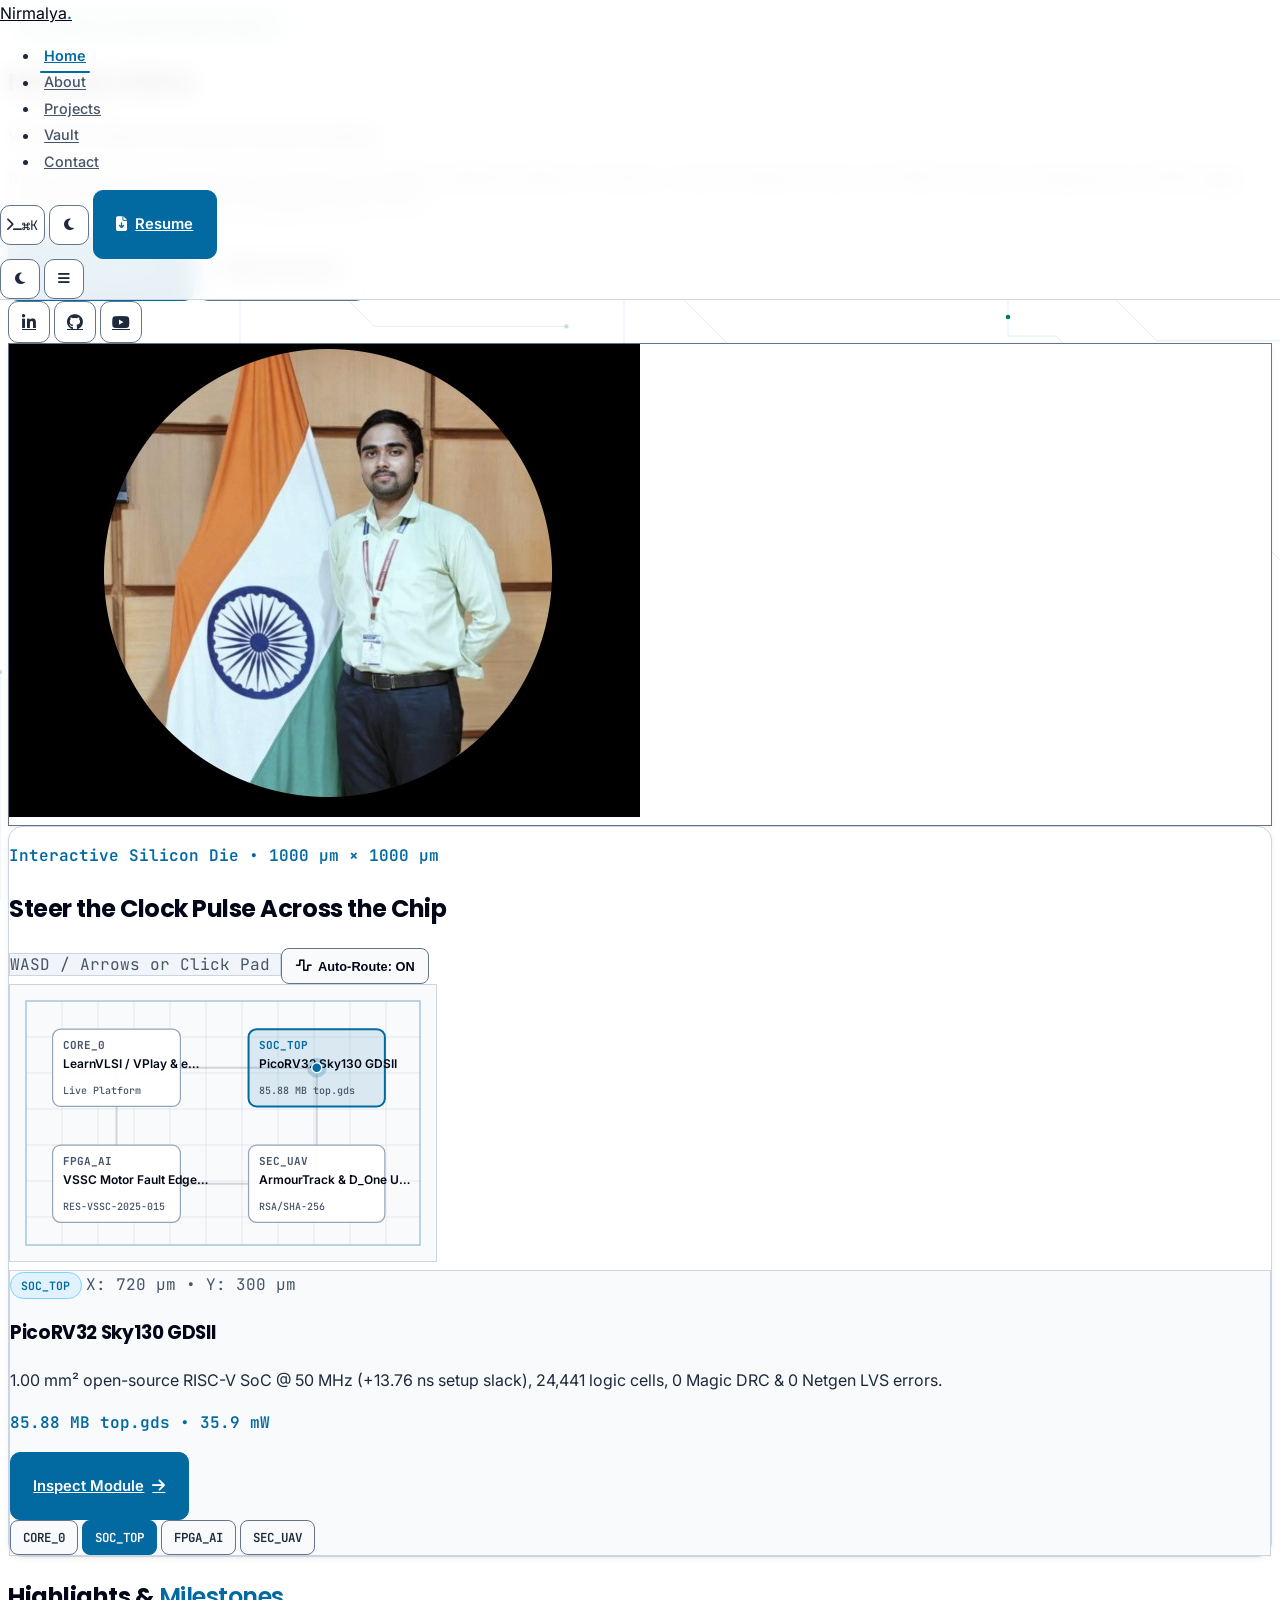
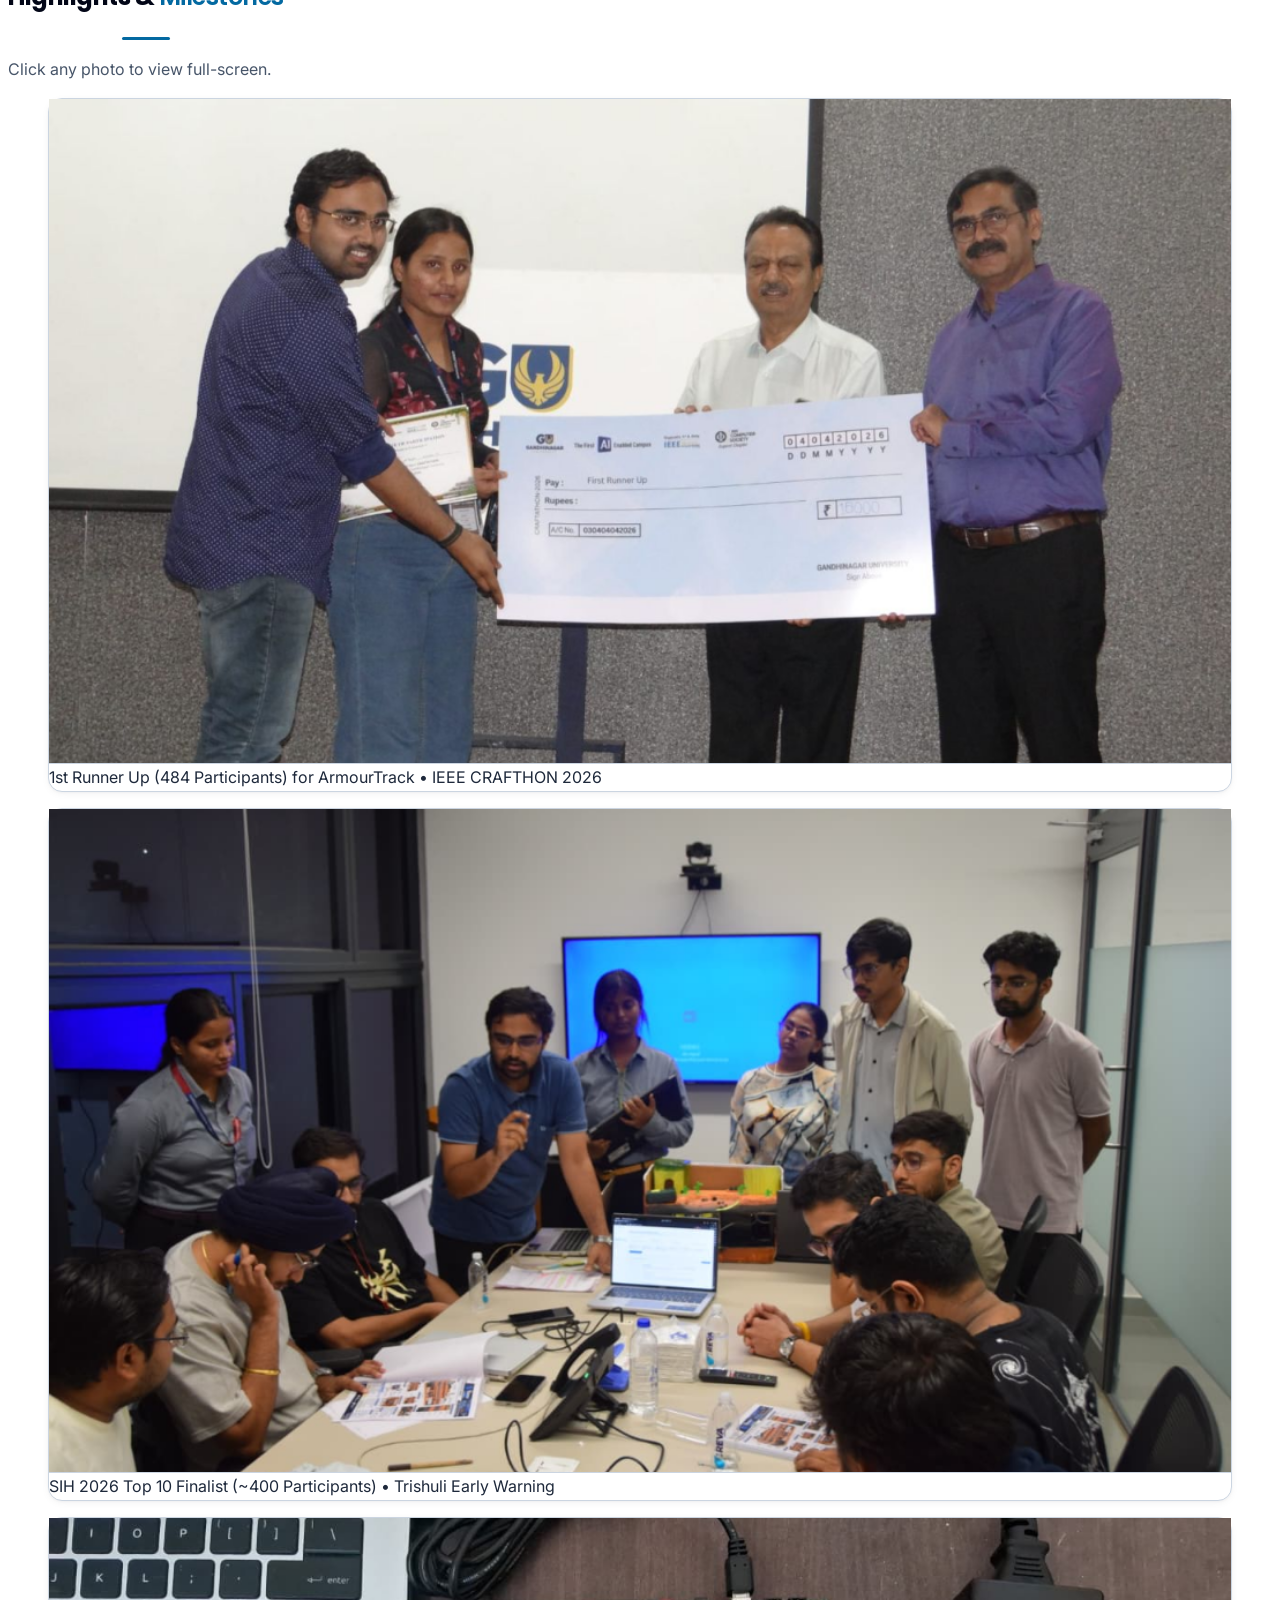
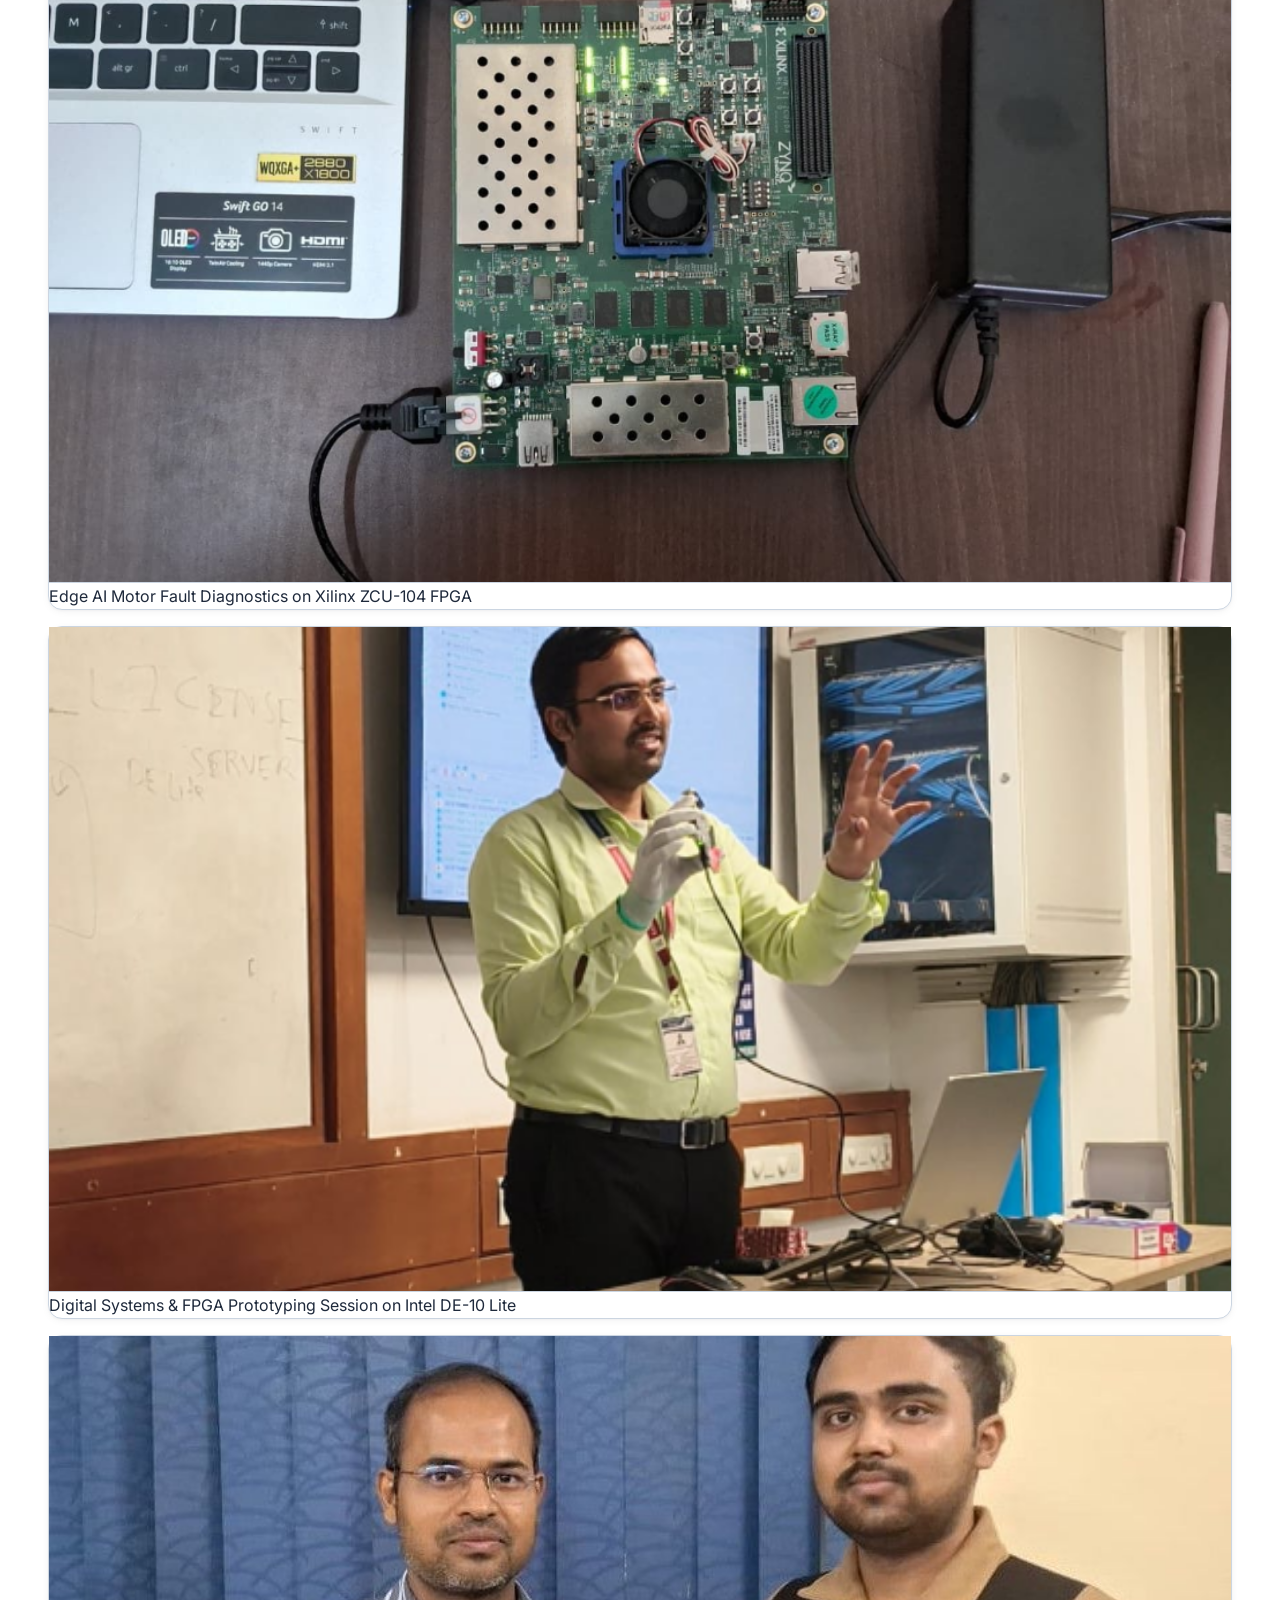
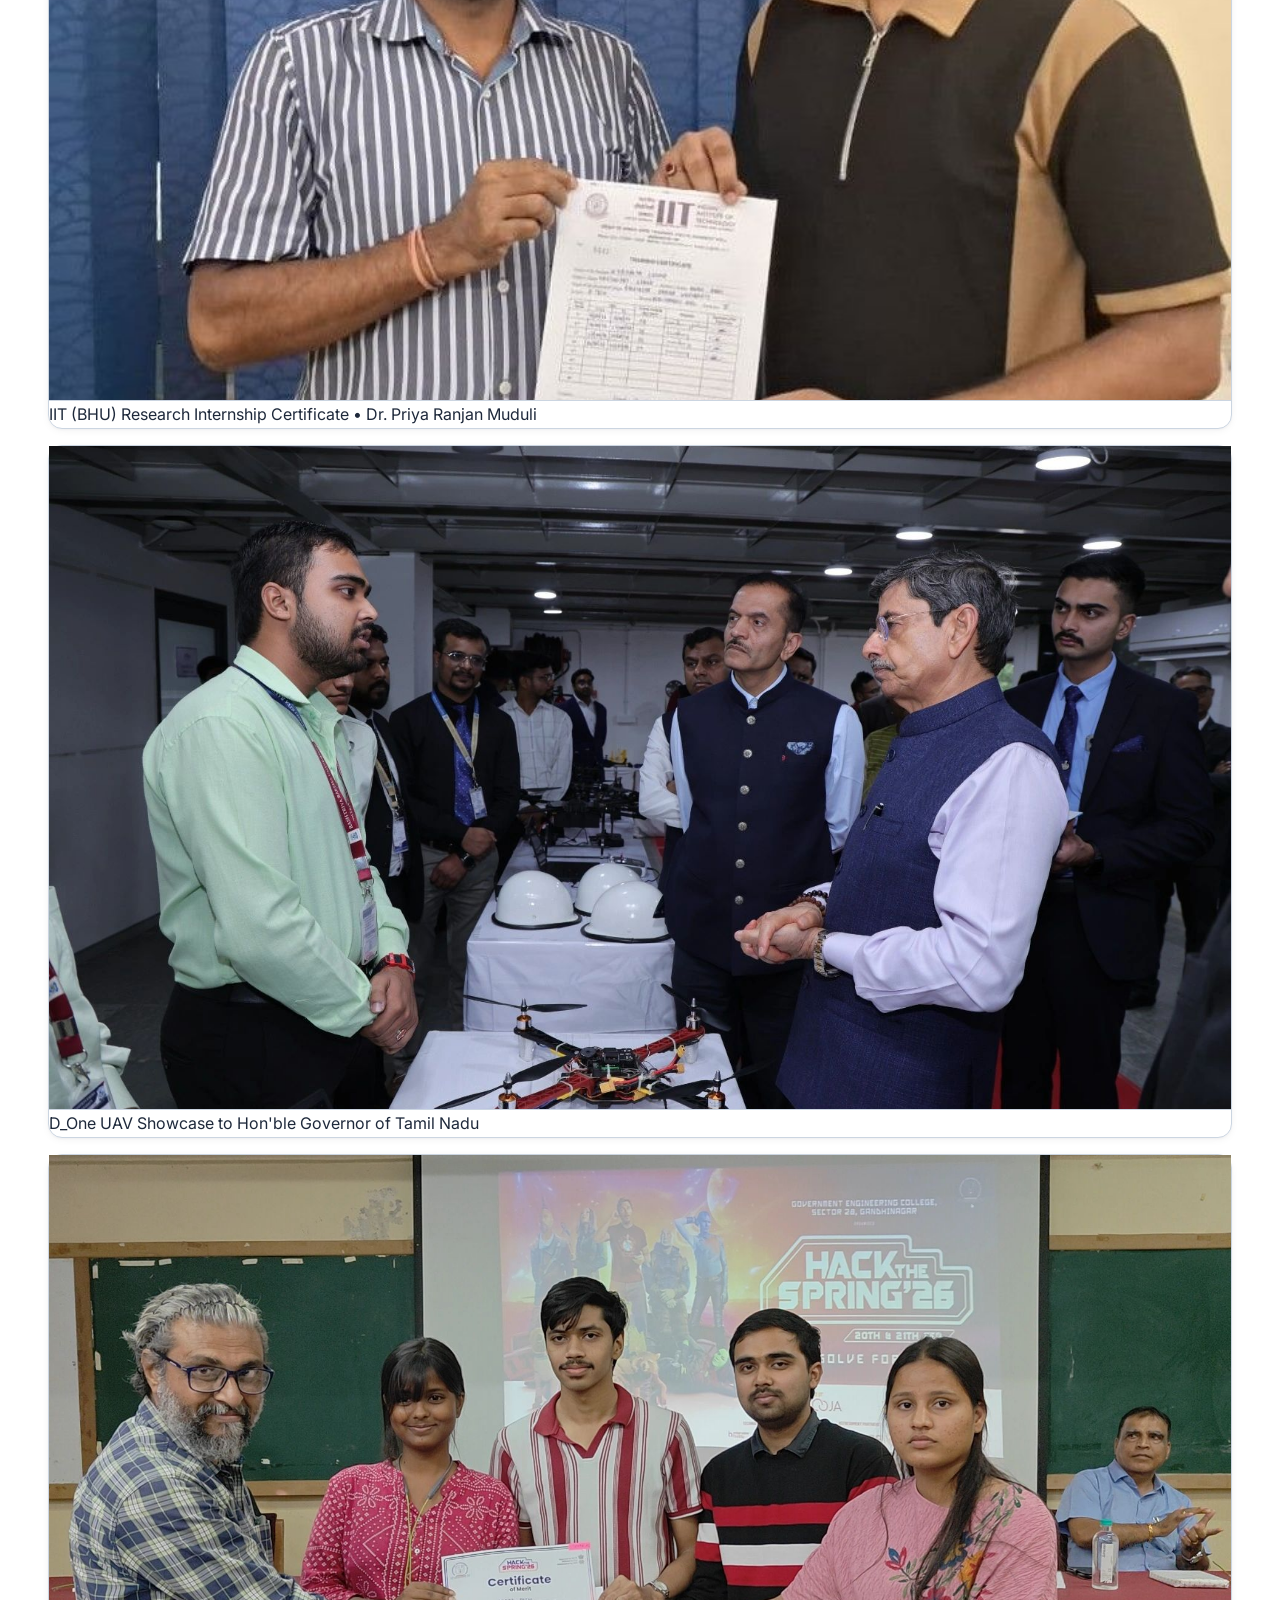
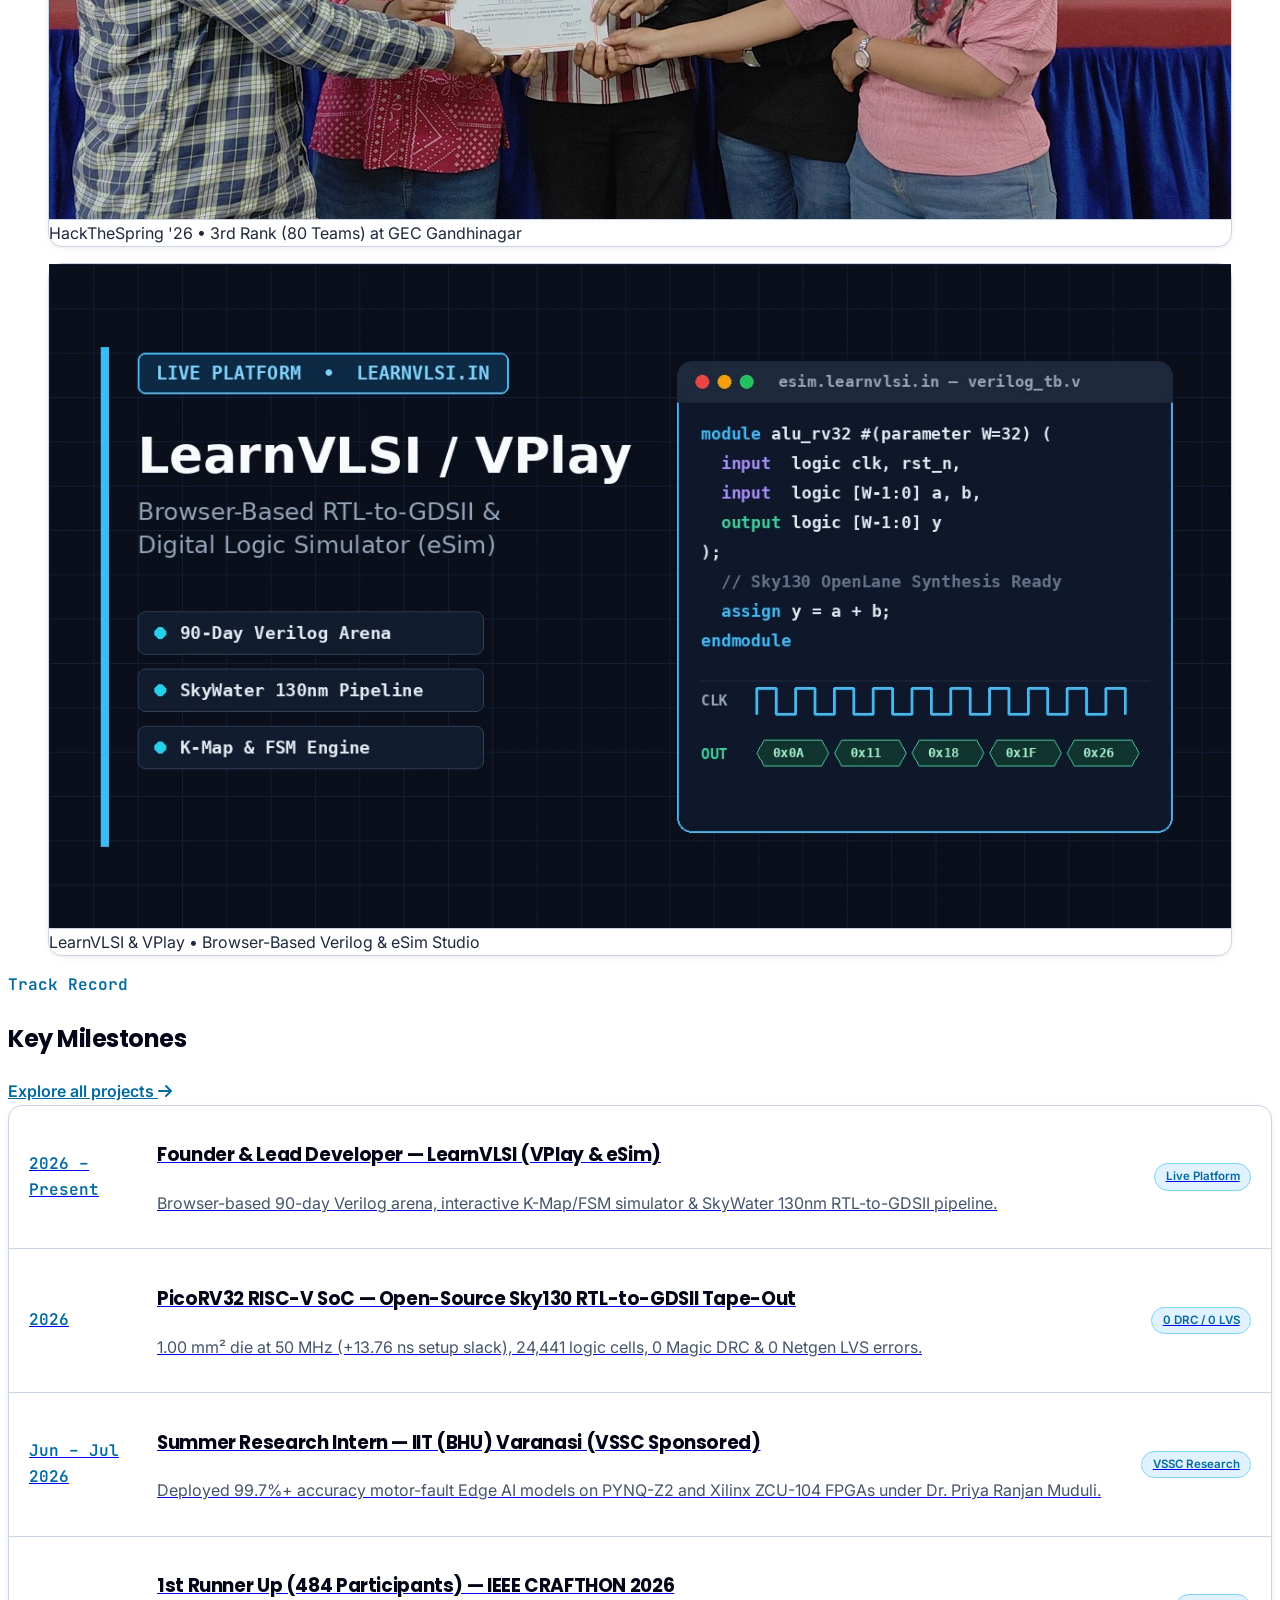
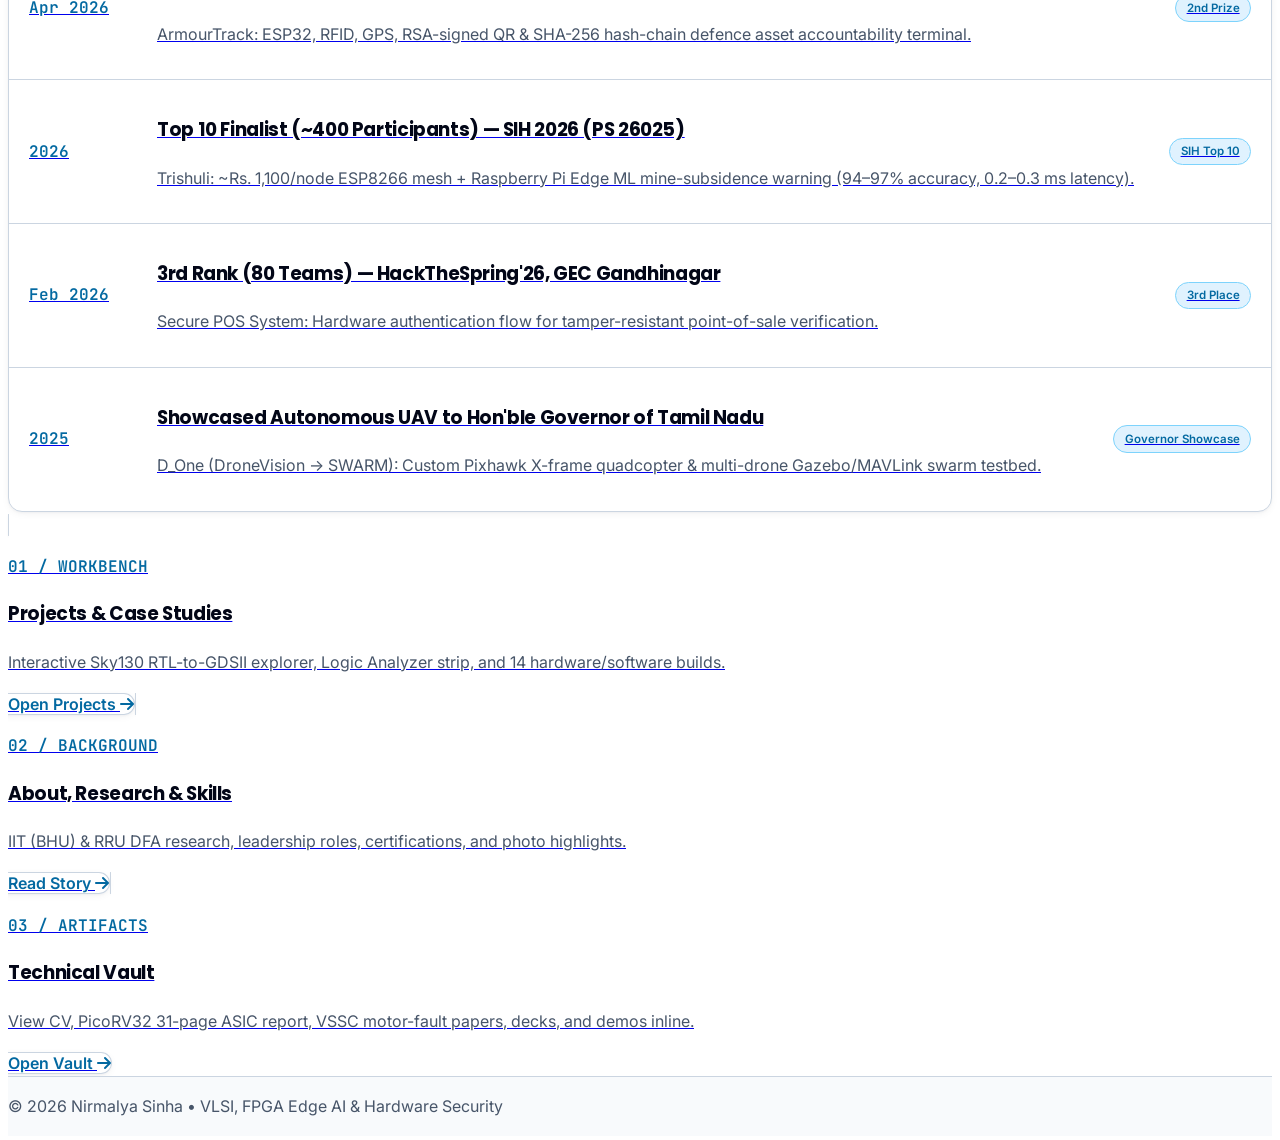
==== commit ca80b1ba: "Build 5-page dual-theme portfolio with Interactive Silicon Die Explorer, Vault & PicoRV32 report" ====
--- a/index.html
+++ b/index.html
@@ -3,70 +3,100 @@
 <head>
     <meta charset="UTF-8">
     <meta name="viewport" content="width=device-width, initial-scale=1.0">
+    <meta name="theme-color" content="#000000">
     <title>Nirmalya Sinha | VLSI, FPGA &amp; Hardware Security Engineer</title>
-    <meta name="description" content="Portfolio of Nirmalya Sinha — B.Tech EE (VLSI Design & Technology) at Rashtriya Raksha University, Founder @ LearnVLSI (VPlay &amp; eSim), and Summer Research Intern at IIT (BHU) Varanasi. Specializing in Open-Source ASIC RTL-to-GDSII, FPGA Edge AI, Hardware Security, and Autonomous UAVs.">
-
-    <!-- Tailwind CSS -->
+    <meta name="description" content="Nirmalya Sinha — B.Tech EE (VLSI Design, 9.05 SGPA) at Rashtriya Raksha University, Founder @ LearnVLSI (VPlay & eSim), and IIT (BHU) Summer Research Intern.">
+
+    <!-- Zero-Flash Dual-Theme Bootstrap -->
+    <script>
+        (function () {
+            var root = document.documentElement;
+            root.classList.add('js-enabled');
+            var saved = null;
+            try { saved = localStorage.getItem('nirmalya-theme'); } catch (e) {}
+            var theme = (saved === 'light' || saved === 'dark')
+                ? saved
+                : (window.matchMedia && window.matchMedia('(prefers-color-scheme: light)').matches ? 'light' : 'dark');
+            root.setAttribute('data-theme', theme);
+            root.style.colorScheme = theme;
+        })();
+    </script>
+
+    <!-- Tailwind Layout Utilities -->
     <script src="https://cdn.tailwindcss.com"></script>
 
     <!-- Font Awesome Icons -->
     <link rel="stylesheet" href="https://cdnjs.cloudflare.com/ajax/libs/font-awesome/6.5.1/css/all.min.css">
 
-    <!-- Google Fonts: Inter (Body), Poppins (Headings), JetBrains Mono (Silicon/EDA Meta) -->
+    <!-- Google Fonts -->
     <link rel="preconnect" href="https://fonts.googleapis.com">
     <link rel="preconnect" href="https://fonts.gstatic.com" crossorigin>
-    <link href="https://fonts.googleapis.com/css2?family=Inter:wght@400;500;600;700&family=JetBrains+Mono:wght@400;500;600&family=Poppins:wght@500;600;700;800&display=swap" rel="stylesheet">
-
-    <!-- Custom Stylesheet -->
+    <link href="https://fonts.googleapis.com/css2?family=Inter:wght@400;500;600;700&family=JetBrains+Mono:wght@400;600&family=Poppins:wght@600;700;800&display=swap" rel="stylesheet">
+
     <link rel="stylesheet" href="assets/css/styles.css">
 </head>
-<body class="bg-black text-[#cbd5e1] selection:bg-cyan-400/25 selection:text-white">
-    <div class="pcb-grid-overlay" aria-hidden="true"></div>
+<body>
+    <a href="#main-content" class="skip-link">Skip to main content</a>
     <canvas id="circuit-canvas" aria-hidden="true"></canvas>
 
-    <!-- Header & Navigation -->
-    <header id="header" class="fixed top-0 left-0 w-full py-3.5 px-4 sm:px-8 md:px-14 lg:px-12 xl:px-20 z-40">
-        <nav class="container mx-auto flex justify-between items-center gap-4" aria-label="Main Navigation">
-            <a href="#home" class="text-2xl font-bold tracking-tight text-white hover:opacity-90 transition-opacity flex-shrink-0">
+    <!-- Shared Navigation Header -->
+    <header id="header" class="py-3 px-4 sm:px-8 lg:px-14">
+        <nav class="container mx-auto flex justify-between items-center gap-4" aria-label="Primary Navigation">
+            <a href="index.html" class="text-xl sm:text-2xl font-bold tracking-tight" style="color: var(--text-heading);">
                 Nirmalya<span class="highlight">.</span>
             </a>
 
-            <div class="hidden lg:flex items-center gap-5 xl:gap-6">
-                <ul class="flex items-center space-x-4 xl:space-x-5 text-sm">
-                    <li><a href="#home" class="nav-link active">Home</a></li>
-                    <li><a href="#about" class="nav-link">About</a></li>
-                    <li><a href="#experience" class="nav-link">Experience</a></li>
-                    <li><a href="#skills" class="nav-link">Skills</a></li>
-                    <li><a href="#projects" class="nav-link">Projects</a></li>
-                    <li><a href="#documents" class="nav-link">Dossier</a></li>
-                    <li><a href="#highlights" class="nav-link">Highlights</a></li>
-                    <li><a href="#contact" class="nav-link">Contact</a></li>
+            <div class="hidden lg:flex items-center gap-6">
+                <ul class="flex items-center space-x-6">
+                    <li><a href="index.html" class="nav-link active" aria-current="page">Home</a></li>
+                    <li><a href="about.html" class="nav-link">About</a></li>
+                    <li><a href="projects.html" class="nav-link">Projects</a></li>
+                    <li><a href="vault.html" class="nav-link">Vault</a></li>
+                    <li><a href="contact.html" class="nav-link">Contact</a></li>
                 </ul>
-                <a href="./Nirmalya_Sinha_CV.pdf" download class="inline-flex items-center gap-2 px-3.5 py-1.5 rounded-lg text-sm font-semibold text-[#05080f] bg-[#00e5ff] hover:bg-[#67e8f9] shadow-sm transition-all duration-200 focus-visible:outline-none focus-visible:ring-2 focus-visible:ring-[#00e5ff]">
-                    <i class="fas fa-file-arrow-down text-xs" aria-hidden="true"></i>
-                    <span>Resume</span>
-                </a>
-            </div>
-
-            <button id="menu-btn" class="lg:hidden text-2xl p-2 text-[#cbd5e1] hover:text-[#00e5ff] focus-visible:outline-none focus-visible:ring-2 focus-visible:ring-[#00e5ff] rounded-lg" aria-label="Toggle navigation menu" aria-expanded="false" aria-controls="mobile-menu">
-                <i class="fas fa-bars" aria-hidden="true"></i>
-            </button>
+
+                <div class="flex items-center gap-2.5">
+                    <button type="button" data-open-cmd class="icon-control-btn px-3 gap-1.5 text-xs font-mono-tech" aria-label="Open quick navigation palette">
+                        <i class="fas fa-terminal text-[11px]" aria-hidden="true"></i>
+                        <span>⌘K</span>
+                    </button>
+
+                    <button id="theme-toggle" type="button" class="icon-control-btn" aria-label="Switch theme" aria-pressed="true">
+                        <span class="theme-icon-sun"><i class="fas fa-sun text-sm" aria-hidden="true"></i></span>
+                        <span class="theme-icon-moon"><i class="fas fa-moon text-sm" aria-hidden="true"></i></span>
+                    </button>
+
+                    <a href="./assets/documents/CV_NirmalyaSinha.pdf" download="CV_NirmalyaSinha.pdf" class="btn-primary !py-2 !px-3.5 !min-h-[40px] !text-xs">
+                        <i class="fas fa-file-arrow-down" aria-hidden="true"></i>
+                        <span>Resume</span>
+                    </a>
+                </div>
+            </div>
+
+            <div class="flex lg:hidden items-center gap-2">
+                <button id="theme-toggle-mobile" type="button" onclick="document.getElementById('theme-toggle').click()" class="icon-control-btn" aria-label="Toggle Light or Dark Theme">
+                    <span class="theme-icon-sun"><i class="fas fa-sun text-sm" aria-hidden="true"></i></span>
+                    <span class="theme-icon-moon"><i class="fas fa-moon text-sm" aria-hidden="true"></i></span>
+                </button>
+                <button id="menu-btn" type="button" class="icon-control-btn text-lg" aria-label="Toggle navigation menu" aria-expanded="false" aria-controls="mobile-menu">
+                    <i class="fas fa-bars" aria-hidden="true"></i>
+                </button>
+            </div>
         </nav>
 
-        <!-- Mobile Menu -->
         <div id="mobile-menu" class="lg:hidden mt-3" aria-hidden="true">
-            <ul class="flex flex-col items-center space-y-3.5 py-6 px-4 max-h-[calc(100dvh-5.5rem)] overflow-y-auto bg-[#05080f]/95 backdrop-blur-md rounded-2xl border border-[#142033] shadow-2xl">
-                <li><a href="#home" class="nav-link active text-base">Home</a></li>
-                <li><a href="#about" class="nav-link text-base">About</a></li>
-                <li><a href="#experience" class="nav-link text-base">Experience</a></li>
-                <li><a href="#skills" class="nav-link text-base">Skills</a></li>
-                <li><a href="#projects" class="nav-link text-base">Projects</a></li>
-                <li><a href="#documents" class="nav-link text-base">Dossier</a></li>
-                <li><a href="#highlights" class="nav-link text-base">Highlights</a></li>
-                <li><a href="#contact" class="nav-link text-base">Contact</a></li>
-                <li class="pt-2">
-                    <a href="./Nirmalya_Sinha_CV.pdf" download class="inline-flex items-center gap-2 px-5 py-2 rounded-lg text-sm font-semibold text-[#05080f] bg-[#00e5ff] hover:bg-[#67e8f9] shadow-sm transition-all">
-                        <i class="fas fa-file-arrow-down text-xs" aria-hidden="true"></i>
+            <ul class="mobile-menu-panel flex flex-col items-center space-y-3 py-5 px-4 shadow-xl">
+                <li><a href="index.html" class="nav-link active text-base" aria-current="page">Home</a></li>
+                <li><a href="about.html" class="nav-link text-base">About</a></li>
+                <li><a href="projects.html" class="nav-link text-base">Projects</a></li>
+                <li><a href="vault.html" class="nav-link text-base">Vault</a></li>
+                <li><a href="contact.html" class="nav-link text-base">Contact</a></li>
+                <li class="pt-2 flex items-center gap-3">
+                    <button type="button" data-open-cmd class="btn-secondary !py-2 !px-4 !text-xs">
+                        <span>Search ⌘K</span>
+                    </button>
+                    <a href="./assets/documents/CV_NirmalyaSinha.pdf" download="CV_NirmalyaSinha.pdf" class="btn-primary !py-2 !px-4 !text-xs">
+                        <i class="fas fa-file-arrow-down" aria-hidden="true"></i>
                         <span>Resume</span>
                     </a>
                 </li>
@@ -74,110 +104,110 @@
         </div>
     </header>
 
-    <!-- Main Content -->
-    <main>
-        <!-- Hero Section -->
-        <section id="home" class="min-h-screen min-h-[100dvh] flex items-center pt-28 pb-16 px-4 sm:px-8 md:px-14 lg:px-20">
-            <div class="container mx-auto flex flex-col-reverse md:flex-row items-center justify-between gap-12 lg:gap-16">
-                <div class="text-center md:text-left md:w-3/5 reveal revealed">
+    <main id="main-content" class="pt-24 pb-20 px-4 sm:px-8 lg:px-14">
+        <!-- Minimalist Front-Page Hero: Picture + Identity -->
+        <section class="container mx-auto max-w-5xl py-10 sm:py-16">
+            <div class="flex flex-col-reverse md:flex-row items-center justify-between gap-10 lg:gap-14">
+                <div class="md:w-3/5 text-center md:text-left">
                     <div class="mb-4 flex justify-center md:justify-start">
-                        <a href="https://learnvlsi.in" target="_blank" rel="noopener noreferrer" class="learnvlsi-pill inline-flex items-center gap-2.5 px-3.5 py-1.5 rounded-full text-xs sm:text-sm font-medium bg-[#10b981]/10 text-[#34d399] border border-[#10b981]/30 hover:bg-[#10b981]/20 hover:border-[#10b981]/60 transition-colors">
-                            <span class="status-dot w-2 h-2 rounded-full" aria-hidden="true"></span>
-                            <span>Building LearnVLSI.in &#8599;</span>
-                        </a>
-                    </div>
-
-                    <p class="font-mono-tech text-xs md:text-sm font-semibold uppercase tracking-widest text-[#38bdf8] mb-2">From Field Sensors to Silicon</p>
-                    <h1 class="text-4xl sm:text-5xl md:text-6xl font-extrabold my-2 text-white tracking-tight break-words">Nirmalya Sinha</h1>
-                    <h2 class="text-xl sm:text-2xl md:text-3xl font-medium text-[#cbd5e1] my-3 min-h-[3.5rem] sm:min-h-[2.5rem] md:min-h-[3rem]">
-                        <span id="typing-text" class="highlight font-semibold">VLSI &amp; Hardware Security Engineer</span><span class="typing-cursor" aria-hidden="true"></span>
-                    </h2>
-                    <p class="text-[#cbd5e1] my-6 max-w-xl mx-auto md:mx-0 text-base md:text-lg leading-relaxed">
-                        From ESP32 sensor nodes and autonomous UAV swarms to FPGA-accelerated Edge AI and SkyWater 130nm silicon. B.Tech EE (VLSI) engineer at Rashtriya Raksha University and Founder @ LearnVLSI (VPlay &amp; eSim)—building hardware-rooted systems from prototype to tape-out.
+                        <a href="https://learnvlsi.in" target="_blank" rel="noopener noreferrer" class="status-pill">
+                            <span class="status-dot" aria-hidden="true"></span>
+                            <span>Founder @ LearnVLSI (VPlay &amp; eSim) &#8599;</span>
+                        </a>
+                    </div>
+
+                    <h1 class="text-4xl sm:text-5xl lg:text-6xl font-extrabold tracking-tight mb-4">
+                        Nirmalya Sinha
+                    </h1>
+
+                    <p class="text-lg sm:text-xl font-medium mb-4" style="color: var(--text-heading);">
+                        VLSI, FPGA Edge AI &amp; Hardware Security Engineer
                     </p>
 
-                    <div class="flex flex-wrap items-center justify-center md:justify-start gap-3.5 my-8">
-                        <a href="#projects" class="inline-flex items-center justify-center gap-2 px-6 py-3 rounded-lg font-semibold text-[#05080f] bg-[#00e5ff] hover:bg-[#67e8f9] shadow-lg shadow-[#00e5ff]/20 transition-all duration-200 focus-visible:outline-none focus-visible:ring-2 focus-visible:ring-[#00e5ff]">
+                    <p class="text-sm sm:text-base leading-relaxed max-w-xl mx-auto md:mx-0 mb-8" style="color: var(--text-muted);">
+                        B.Tech Electronics Engineering (VLSI Design, 9.05 SGPA) at Rashtriya Raksha University &bull; Summer Research Intern at IIT (BHU) Varanasi &bull; Designing from ESP32 edge nodes and autonomous UAVs to SkyWater 130nm silicon.
+                    </p>
+
+                    <div class="flex flex-wrap items-center justify-center md:justify-start gap-3 mb-7">
+                        <a href="projects.html" class="btn-primary">
                             <span>Explore Projects</span>
-                            <i class="fas fa-arrow-right text-sm" aria-hidden="true"></i>
-                        </a>
-                        <a href="./Nirmalya_Sinha_CV.pdf" download class="inline-flex items-center justify-center gap-2 px-6 py-3 rounded-lg font-medium text-[#f8fafc] bg-[#0a0f1c] border border-[#142033] hover:border-[#00e5ff]/60 hover:text-[#00e5ff] shadow-sm transition-all duration-200 focus-visible:outline-none focus-visible:ring-2 focus-visible:ring-[#00e5ff]">
-                            <i class="fas fa-download text-sm highlight" aria-hidden="true"></i>
-                            <span>Download CV</span>
-                        </a>
-                    </div>
-
-                    <div class="flex items-center justify-center md:justify-start space-x-3">
-                        <a href="https://www.linkedin.com/in/nirmalya-sinha-8b7a37318/" target="_blank" rel="noopener noreferrer" class="w-11 h-11 bg-[#0a0f1c] rounded-lg border border-[#142033] flex items-center justify-center text-[#cbd5e1] hover:text-[#00e5ff] hover:border-[#00e5ff]/50 shadow-sm transition-all duration-200 focus-visible:outline-none focus-visible:ring-2 focus-visible:ring-[#00e5ff]" aria-label="LinkedIn Profile">
-                            <i class="fab fa-linkedin-in text-lg" aria-hidden="true"></i>
-                        </a>
-                        <a href="https://github.com/NirmalyaASinha" target="_blank" rel="noopener noreferrer" class="w-11 h-11 bg-[#0a0f1c] rounded-lg border border-[#142033] flex items-center justify-center text-[#cbd5e1] hover:text-white hover:border-[#00e5ff]/50 shadow-sm transition-all duration-200 focus-visible:outline-none focus-visible:ring-2 focus-visible:ring-[#00e5ff]" aria-label="GitHub Profile">
-                            <i class="fab fa-github text-lg" aria-hidden="true"></i>
-                        </a>
-                        <a href="https://www.youtube.com/@Nirmalya-Sinha" target="_blank" rel="noopener noreferrer" class="w-11 h-11 bg-[#0a0f1c] rounded-lg border border-[#142033] flex items-center justify-center text-[#cbd5e1] hover:text-red-400 hover:border-red-400/50 shadow-sm transition-all duration-200 focus-visible:outline-none focus-visible:ring-2 focus-visible:ring-[#00e5ff]" aria-label="YouTube Channel">
-                            <i class="fab fa-youtube text-lg" aria-hidden="true"></i>
-                        </a>
-                    </div>
-                </div>
-
-                <div class="md:w-2/5 flex justify-center flex-shrink-0 reveal revealed">
-                    <img src="assets/images/profile/one.jpg" alt="Nirmalya Sinha" class="hero-avatar-frame rounded-full w-56 h-56 sm:w-64 sm:h-64 lg:w-72 lg:h-72 xl:w-80 xl:h-80 object-cover bg-[#0a0f1c]" onerror="this.onerror=null;this.src='https://placehold.co/400x400/0a0f1c/00e5ff?text=Nirmalya';">
+                            <i class="fas fa-arrow-right text-xs" aria-hidden="true"></i>
+                        </a>
+                        <a href="about.html" class="btn-secondary">
+                            <span>About &amp; Journey</span>
+                        </a>
+                    </div>
+
+                    <div class="flex items-center justify-center md:justify-start gap-2.5">
+                        <a href="https://www.linkedin.com/in/nirmalya-sinha-8b7a37318/" target="_blank" rel="noopener noreferrer" class="icon-control-btn" aria-label="LinkedIn Profile">
+                            <i class="fab fa-linkedin-in" aria-hidden="true"></i>
+                        </a>
+                        <a href="https://github.com/NirmalyaASinha" target="_blank" rel="noopener noreferrer" class="icon-control-btn" aria-label="GitHub Profile">
+                            <i class="fab fa-github" aria-hidden="true"></i>
+                        </a>
+                        <a href="https://www.youtube.com/@Nirmalya-Sinha" target="_blank" rel="noopener noreferrer" class="icon-control-btn" aria-label="YouTube Channel">
+                            <i class="fab fa-youtube" aria-hidden="true"></i>
+                        </a>
+                    </div>
+                </div>
+
+                <div class="md:w-2/5 flex justify-center">
+                    <div class="hero-portrait-frame rounded-2xl overflow-hidden w-60 sm:w-72 lg:w-80 aspect-[4/5]">
+                        <img src="assets/images/profile/one.jpg" alt="Nirmalya Sinha portrait" class="w-full h-full object-cover">
+                    </div>
                 </div>
             </div>
         </section>
 
-        <!-- About Section -->
-        <section id="about" class="py-20 sm:py-24 px-4 sm:px-8 md:px-14 lg:px-20 section-bg">
-            <div class="container mx-auto">
-                <div class="text-center mb-14 reveal">
-                    <div class="section-heading-wrap">
-                        <h2 class="text-3xl sm:text-4xl font-bold tracking-tight text-white">About <span class="highlight">Me</span></h2>
-                    </div>
-                    <p class="text-[#94a3b8] mt-4 max-w-2xl mx-auto text-sm sm:text-base">
-                        How early microcontroller prototypes evolved into autonomous defence systems, national-finalist platforms, and silicon-level research.
-                    </p>
-                </div>
-
-                <div class="flex flex-col lg:flex-row items-center gap-12 lg:gap-14">
-                    <div class="lg:w-4/12 w-full flex justify-center reveal">
-                        <div class="editorial-card rounded-2xl w-full max-w-sm">
-                            <img src="assets/images/profile/profile.jpg" alt="Nirmalya Sinha profile photo" class="w-full h-auto block object-cover" onerror="this.onerror=null;this.src='https://placehold.co/600x600/0a0f1c/00e5ff?text=Profile';">
+        <!-- Interactive Silicon Die Explorer (Concept #1) -->
+        <section id="silicon-die-explorer" class="container mx-auto max-w-6xl mt-4 sm:mt-8 mb-14 reveal" aria-labelledby="die-explorer-heading">
+            <div class="surface-card p-4 sm:p-6">
+                <div class="flex flex-wrap items-center justify-between gap-3 mb-4">
+                    <div>
+                        <p class="font-mono-tech text-[11px] uppercase tracking-widest highlight">Interactive Silicon Die &bull; 1000 &mu;m &times; 1000 &mu;m</p>
+                        <h2 id="die-explorer-heading" class="text-lg sm:text-xl font-bold">Steer the Clock Pulse Across the Chip</h2>
+                    </div>
+                    <div class="flex flex-wrap items-center gap-2">
+                        <span class="font-mono-tech text-[11px] px-2.5 py-1 rounded-md hidden sm:inline-block" style="background: var(--bg-surface-subtle); color: var(--text-muted); border: 1px solid var(--border-subtle);">
+                            WASD / Arrows or Click Pad
+                        </span>
+                        <button id="die-autopilot-btn" type="button" class="doc-action-btn !min-h-[32px] !py-1 !px-3 text-xs" aria-pressed="true">
+                            <i class="fas fa-wave-square" aria-hidden="true"></i>
+                            <span>Auto-Route: ON</span>
+                        </button>
+                    </div>
+                </div>
+
+                <div class="grid grid-cols-1 lg:grid-cols-12 gap-5 items-stretch">
+                    <div class="lg:col-span-8 relative">
+                        <canvas id="die-explorer-canvas" tabindex="0" class="w-full h-[270px] sm:h-[310px] block rounded-xl cursor-crosshair focus:outline-none focus:ring-2" style="background: var(--bg-surface-elevated); border: 1px solid var(--border-subtle);" aria-label="Interactive SkyWater 130nm Silicon Die Explorer. Use WASD, Arrow keys, or click a macro block to inspect."></canvas>
+                    </div>
+
+                    <div class="lg:col-span-4 flex flex-col justify-between p-4 rounded-xl" style="background: var(--bg-surface-elevated); border: 1px solid var(--border-subtle);">
+                        <div>
+                            <div class="flex items-center justify-between gap-2 mb-2">
+                                <span id="die-block-tag" class="tech-badge font-mono-tech">SOC_TOP</span>
+                                <span id="die-block-coord" class="font-mono-tech text-[11px]" style="color: var(--text-muted);">X: 500 &mu;m &bull; Y: 250 &mu;m</span>
+                            </div>
+                            <h3 id="die-block-title" class="text-base sm:text-lg font-bold mb-1.5">PicoRV32 Sky130 GDSII</h3>
+                            <p id="die-block-desc" class="text-xs sm:text-sm leading-relaxed mb-3" style="color: var(--text-secondary);">
+                                1.00 mm&sup2; open-source RISC-V SoC @ 50 MHz (+13.76 ns setup slack), 24,441 logic cells, 0 Magic DRC &amp; 0 Netgen LVS errors.
+                            </p>
+                            <p id="die-block-metric" class="font-mono-tech text-xs highlight mb-4">85.88 MB top.gds &bull; 35.9 mW</p>
                         </div>
-                    </div>
-                    <div class="lg:w-8/12 reveal">
-                        <h3 class="text-2xl sm:text-3xl font-bold mb-5 text-white">One Continuous Stack: Sensors, Autonomy, Security &amp; Silicon</h3>
-                        <p class="text-[#cbd5e1] mb-8 leading-relaxed text-base sm:text-lg">
-                            Pursuing a B.Tech in Electrical Engineering (VLSI Design &amp; Technology) at Rashtriya Raksha University (2024–2028, 9.05 SGPA), my path began with low-cost embedded IoT prototypes before scaling into Pixhawk UAV swarms, cryptographic defence accountability, and national-finalist civic platforms. Today, that systems mindset converges on silicon: VSSC-sponsored FPGA Edge AI at IIT (BHU), open-source PicoRV32 RTL-to-GDSII flows on SkyWater 130nm, and browser-based VLSI tooling at LearnVLSI.
-                        </p>
-
-                        <div class="grid grid-cols-1 sm:grid-cols-3 lg:grid-cols-1 xl:grid-cols-3 gap-5">
-                            <div class="editorial-card p-5">
-                                <div class="flex items-center gap-2.5 mb-2.5">
-                                    <i class="fas fa-graduation-cap highlight text-lg" aria-hidden="true"></i>
-                                    <h4 class="font-semibold text-base text-white">Education</h4>
-                                </div>
-                                <p class="text-sm font-medium text-[#f8fafc]">B.Tech EE (VLSI Design) &bull; 9.05 SGPA</p>
-                                <p class="text-xs text-[#94a3b8] mt-1">Rashtriya Raksha University (2024–2028)</p>
-                            </div>
-
-                            <div class="editorial-card p-5">
-                                <div class="flex items-center gap-2.5 mb-2.5">
-                                    <i class="fas fa-award highlight text-lg" aria-hidden="true"></i>
-                                    <h4 class="font-semibold text-base text-white">Leadership</h4>
-                                </div>
-                                <p class="text-sm text-[#cbd5e1] leading-snug">
-                                    Founder @ LearnVLSI &bull; Director's Fellow (RRU) &bull; Student Advisor (SASET)
-                                </p>
-                            </div>
-
-                            <div class="editorial-card p-5">
-                                <div class="flex items-center gap-2.5 mb-2.5">
-                                    <i class="fas fa-microchip highlight text-lg" aria-hidden="true"></i>
-                                    <h4 class="font-semibold text-base text-white">Focus Areas</h4>
-                                </div>
-                                <p class="text-sm text-[#cbd5e1] leading-snug">
-                                    Open-Source ASIC Flows &bull; FPGA Edge AI &bull; Hardware Security &amp; DefenceTech
-                                </p>
+
+                        <div class="space-y-3">
+                            <a id="die-block-link" href="vault.html?doc=picorv32-report" class="btn-primary w-full !py-2.5 !text-xs">
+                                <span>Inspect Module</span>
+                                <i class="fas fa-arrow-right text-xs" aria-hidden="true"></i>
+                            </a>
+
+                            <!-- Mobile / Touch Quick Pad Selector -->
+                            <div class="grid grid-cols-4 gap-1.5 pt-2 border-t" style="border-color: var(--border-subtle);">
+                                <button type="button" data-die-jump="0" class="stage-btn !text-center !px-1 !py-1.5 !text-[10px] font-mono-tech">CORE_0</button>
+                                <button type="button" data-die-jump="1" class="stage-btn active !text-center !px-1 !py-1.5 !text-[10px] font-mono-tech">SOC_TOP</button>
+                                <button type="button" data-die-jump="2" class="stage-btn !text-center !px-1 !py-1.5 !text-[10px] font-mono-tech">FPGA_AI</button>
+                                <button type="button" data-die-jump="3" class="stage-btn !text-center !px-1 !py-1.5 !text-[10px] font-mono-tech">SEC_UAV</button>
                             </div>
                         </div>
                     </div>
@@ -185,1240 +215,199 @@
             </div>
         </section>
 
-        <!-- Experience & Ventures Timeline Section -->
-        <section id="experience" class="py-20 sm:py-24 px-4 sm:px-8 md:px-14 lg:px-20">
-            <div class="container mx-auto max-w-4xl">
-                <div class="text-center mb-14 reveal">
-                    <div class="section-heading-wrap">
-                        <h2 class="text-3xl sm:text-4xl font-bold tracking-tight text-white">Experience &amp; <span class="highlight">Ventures</span></h2>
-                    </div>
-                    <p class="text-[#94a3b8] mt-4 max-w-2xl mx-auto text-sm sm:text-base">
-                        Where hands-on prototyping and campus engineering mature into funded research, national foundry training, and open VLSI infrastructure.
-                    </p>
-                </div>
-
-                <div class="timeline-track space-y-8">
-                    <!-- Experience 1 -->
-                    <article class="timeline-item flex gap-5 sm:gap-6 items-start reveal">
-                        <div class="timeline-dot" aria-hidden="true">
-                            <i class="fas fa-rocket text-sm"></i>
-                        </div>
-                        <div class="editorial-card p-6 flex-1">
-                            <div class="flex flex-wrap items-center justify-between gap-2 mb-2">
-                                <h3 class="text-lg sm:text-xl font-bold text-white">Founder &amp; Lead Developer — LearnVLSI (VPlay &amp; eSim)</h3>
-                                <span class="project-badge project-badge--emerald font-mono-tech">2026 – Present</span>
-                            </div>
-                            <p class="text-sm text-[#cbd5e1] leading-relaxed mb-3">
-                                Turning hard-won RTL and physical design workflows into an accessible browser studio—combining a 90-day Verilog arena, an interactive K-Map/FSM simulator (<a href="https://esim.learnvlsi.in" target="_blank" rel="noopener noreferrer" class="highlight hover:underline">esim.learnvlsi.in</a>), and a 7-track SkyWater 130nm RTL-to-GDSII pipeline.
-                            </p>
-                            <a href="https://learnvlsi.in" target="_blank" rel="noopener noreferrer" class="inline-flex items-center gap-1.5 text-sm font-medium highlight hover:underline">
-                                <span>learnvlsi.in</span>
-                                <i class="fas fa-arrow-up-right-from-square text-xs" aria-hidden="true"></i>
-                            </a>
-                        </div>
-                    </article>
-
-                    <!-- Experience 2 -->
-                    <article class="timeline-item flex gap-5 sm:gap-6 items-start reveal">
-                        <div class="timeline-dot" aria-hidden="true">
-                            <i class="fas fa-flask text-sm"></i>
-                        </div>
-                        <div class="editorial-card p-6 flex-1">
-                            <div class="flex flex-wrap items-center justify-between gap-2 mb-2">
-                                <h3 class="text-lg sm:text-xl font-bold text-white">Summer Research Intern — IIT (BHU) Varanasi</h3>
-                                <span class="project-badge font-mono-tech">Jun 2026 – Jul 2026</span>
-                            </div>
-                            <p class="text-sm text-[#cbd5e1] leading-relaxed">
-                                Architected a VSSC-sponsored (<code class="font-mono-tech text-xs px-1.5 py-0.5 rounded bg-[#0f172a] border border-[#142033] text-[#00e5ff]">RES-VSSC-2025-015</code>) Edge AI electric motor fault-detection pipeline under Dr. Priya Ranjan Muduli—bringing high-accuracy spectrogram diagnostics from PyTorch down to custom Vitis HLS IP on PYNQ-Z2 and Xilinx ZCU-104 FPGAs.
-                            </p>
-                        </div>
-                    </article>
-                </div>
+        <!-- Highlights & Milestones Photo Gallery -->
+        <section id="highlights" class="container mx-auto max-w-6xl mt-6 sm:mt-10 reveal" aria-labelledby="highlights-heading">
+            <div class="text-center mb-10">
+                <div class="section-heading-wrap">
+                    <h2 id="highlights-heading" class="text-2xl sm:text-4xl font-bold">Highlights &amp; <span class="highlight">Milestones</span></h2>
+                </div>
+                <p class="mt-3 text-sm" style="color: var(--text-muted);">Click any photo to view full-screen.</p>
+            </div>
+
+            <div class="grid grid-cols-1 sm:grid-cols-2 lg:grid-cols-4 gap-5">
+                <figure class="surface-card is-interactive overflow-hidden">
+                    <button type="button" class="media-trigger-btn" aria-label="Zoom CRAFTATHON 2026 Podium photo">
+                        <img src="assets/images/highlights/armourtrack-prize.png" alt="Winning 1st Runner Up for ArmourTrack at IEEE CRAFTATHON 2026" data-caption="CRAFTATHON 2026 Podium • 1st Runner Up (484 Participants) for ArmourTrack" class="object-[50%_25%]" loading="lazy">
+                    </button>
+                    <figcaption class="p-3.5 text-xs sm:text-sm font-medium">1st Runner Up (484 Participants) for ArmourTrack &bull; IEEE CRAFTHON 2026</figcaption>
+                </figure>
+
+                <figure class="surface-card is-interactive overflow-hidden">
+                    <button type="button" class="media-trigger-btn" aria-label="Zoom SIH 2026 presentation photo">
+                        <img src="assets/images/highlights/sih2026-presentation.png" alt="Presenting Trishuli Early Warning to Judges at SIH 2026" data-caption="SIH 2026 Top 10 Finalist • Pitching Trishuli's ESP8266 mesh & Edge ML system" class="object-[50%_25%]" loading="lazy">
+                    </button>
+                    <figcaption class="p-3.5 text-xs sm:text-sm font-medium">SIH 2026 Top 10 Finalist (~400 Participants) &bull; Trishuli Early Warning</figcaption>
+                </figure>
+
+                <figure class="surface-card is-interactive overflow-hidden">
+                    <button type="button" class="media-trigger-btn" aria-label="Zoom Xilinx ZCU-104 FPGA setup photo">
+                        <img src="assets/images/highlights/zcu104-setup.png" alt="Edge AI Motor Fault Detection Setup on Xilinx ZCU-104 FPGA" data-caption="VSSC Edge AI Testbench • Real-time motor-fault inference on Xilinx ZCU-104 FPGA" loading="lazy">
+                    </button>
+                    <figcaption class="p-3.5 text-xs sm:text-sm font-medium">Edge AI Motor Fault Diagnostics on Xilinx ZCU-104 FPGA</figcaption>
+                </figure>
+
+                <figure class="surface-card is-interactive overflow-hidden">
+                    <button type="button" class="media-trigger-btn" aria-label="Zoom Intel DE-10 Lite FPGA session photo">
+                        <img src="assets/images/highlights/de10-lite-presentation.png" alt="Digital Systems and FPGA Session on DE-10 Lite" data-caption="Digital Systems Lab • Demonstrating RTL & FPGA prototyping on Intel DE-10 Lite" loading="lazy">
+                    </button>
+                    <figcaption class="p-3.5 text-xs sm:text-sm font-medium">Digital Systems &amp; FPGA Prototyping Session on Intel DE-10 Lite</figcaption>
+                </figure>
+
+                <figure class="surface-card is-interactive overflow-hidden">
+                    <button type="button" class="media-trigger-btn" aria-label="Zoom IIT BHU certificate photo">
+                        <img src="assets/images/highlights/iitbhu-certificate.png" alt="Receiving IIT (BHU) Varanasi Internship Certificate from Dr. Priya Ranjan Muduli" data-caption="IIT (BHU) Varanasi • Research internship completion under Dr. Priya Ranjan Muduli" class="object-[50%_25%]" loading="lazy">
+                    </button>
+                    <figcaption class="p-3.5 text-xs sm:text-sm font-medium">IIT (BHU) Research Internship Certificate &bull; Dr. Priya Ranjan Muduli</figcaption>
+                </figure>
+
+                <figure class="surface-card is-interactive overflow-hidden">
+                    <button type="button" class="media-trigger-btn" aria-label="Zoom Governor of Tamil Nadu UAV showcase photo">
+                        <img src="assets/images/highlights/1753798081726.jpg" alt="Showcasing D_One custom quadcopter to Hon'ble Governor of Tamil Nadu" data-caption="D_One UAV Showcase • Presenting custom Pixhawk quadcopter to Hon'ble Governor of Tamil Nadu" class="object-[50%_25%]" loading="lazy">
+                    </button>
+                    <figcaption class="p-3.5 text-xs sm:text-sm font-medium">D_One UAV Showcase to Hon'ble Governor of Tamil Nadu</figcaption>
+                </figure>
+
+                <figure class="surface-card is-interactive overflow-hidden">
+                    <button type="button" class="media-trigger-btn" aria-label="Zoom HackTheSpring 26 GEC Gandhinagar photo">
+                        <img src="assets/images/highlights/1772700154695.jpg" alt="Receiving 3rd Rank at HackTheSpring 26 GEC Gandhinagar" data-caption="HackTheSpring '26 • 3rd Rank (80 Teams) for Secure POS System at GEC Gandhinagar" class="object-[50%_25%]" loading="lazy">
+                    </button>
+                    <figcaption class="p-3.5 text-xs sm:text-sm font-medium">HackTheSpring '26 &bull; 3rd Rank (80 Teams) at GEC Gandhinagar</figcaption>
+                </figure>
+
+                <figure class="surface-card is-interactive overflow-hidden">
+                    <button type="button" class="media-trigger-btn" aria-label="Zoom LearnVLSI and VPlay interface photo">
+                        <img src="assets/images/projects/LearnVLSI_Vplay.webp" alt="LearnVLSI and VPlay browser-based Verilog playground" data-caption="LearnVLSI & VPlay • Browser-based Verilog arena & waveform simulator" loading="lazy">
+                    </button>
+                    <figcaption class="p-3.5 text-xs sm:text-sm font-medium">LearnVLSI &amp; VPlay &bull; Browser-Based Verilog &amp; eSim Studio</figcaption>
+                </figure>
             </div>
         </section>
 
-        <!-- Skills Section -->
-        <section id="skills" class="py-20 sm:py-24 px-4 sm:px-8 md:px-14 lg:px-20 section-bg">
-            <div class="container mx-auto">
-                <div class="text-center mb-14 reveal">
-                    <div class="section-heading-wrap">
-                        <h2 class="text-3xl sm:text-4xl font-bold tracking-tight text-white">Technical <span class="highlight">Skills</span></h2>
-                    </div>
-                </div>
-
-                <div class="grid grid-cols-1 md:grid-cols-2 gap-7">
-                    <!-- Category 1: VLSI & Open-Source ASIC -->
-                    <div class="editorial-card p-6 sm:p-7 reveal">
-                        <div class="flex items-center gap-3 mb-5 pb-3 border-b border-[#142033]">
-                            <div class="w-10 h-10 rounded-lg bg-[#00e5ff]/10 border border-[#00e5ff]/30 flex items-center justify-center highlight">
-                                <i class="fas fa-microchip" aria-hidden="true"></i>
-                            </div>
-                            <h3 class="text-lg sm:text-xl font-bold text-white">VLSI &amp; Open-Source ASIC</h3>
-                        </div>
-                        <div class="flex flex-wrap gap-2.5">
-                            <span class="skill-pill">Verilog HDL</span>
-                            <span class="skill-pill">OpenLane</span>
-                            <span class="skill-pill">OpenROAD</span>
-                            <span class="skill-pill">SkyWater 130nm PDK</span>
-                            <span class="skill-pill">Yosys</span>
-                            <span class="skill-pill">Verilator</span>
-                            <span class="skill-pill">Icarus Verilog</span>
-                            <span class="skill-pill">Magic</span>
-                            <span class="skill-pill">KLayout</span>
-                            <span class="skill-pill">Netgen</span>
-                        </div>
-                    </div>
-
-                    <!-- Category 2: FPGA & Digital Systems -->
-                    <div class="editorial-card p-6 sm:p-7 reveal">
-                        <div class="flex items-center gap-3 mb-5 pb-3 border-b border-[#142033]">
-                            <div class="w-10 h-10 rounded-lg bg-[#00e5ff]/10 border border-[#00e5ff]/30 flex items-center justify-center highlight">
-                                <i class="fas fa-memory" aria-hidden="true"></i>
-                            </div>
-                            <h3 class="text-lg sm:text-xl font-bold text-white">FPGA &amp; Digital Systems</h3>
-                        </div>
-                        <div class="flex flex-wrap gap-2.5">
-                            <span class="skill-pill">Xilinx Vivado</span>
-                            <span class="skill-pill">Vitis HLS</span>
-                            <span class="skill-pill">Intel Quartus</span>
-                            <span class="skill-pill">PYNQ-Z2 &amp; ZCU-104</span>
-                            <span class="skill-pill">DE-10 Lite</span>
-                            <span class="skill-pill">Renesas ForgeFPGA</span>
-                            <span class="skill-pill">RISC-V Architecture</span>
-                        </div>
-                    </div>
-
-                    <!-- Category 3: Hardware Security, UAVs & Embedded -->
-                    <div class="editorial-card p-6 sm:p-7 reveal">
-                        <div class="flex items-center gap-3 mb-5 pb-3 border-b border-[#142033]">
-                            <div class="w-10 h-10 rounded-lg bg-[#00e5ff]/10 border border-[#00e5ff]/30 flex items-center justify-center highlight">
-                                <i class="fas fa-shield-halved" aria-hidden="true"></i>
-                            </div>
-                            <h3 class="text-lg sm:text-xl font-bold text-white">Hardware Security, UAVs &amp; Embedded</h3>
-                        </div>
-                        <div class="flex flex-wrap gap-2.5">
-                            <span class="skill-pill">Differential Fault Analysis (DFA)</span>
-                            <span class="skill-pill">RSA &amp; SHA-256 Hash-Chains</span>
-                            <span class="skill-pill">Pixhawk &amp; MAVLink/SITL</span>
-                            <span class="skill-pill">ESP32/ESP8266</span>
-                            <span class="skill-pill">Raspberry Pi</span>
-                            <span class="skill-pill">RFID/GPS</span>
-                            <span class="skill-pill">LoRa</span>
-                            <span class="skill-pill">SolidWorks CAD</span>
-                        </div>
-                    </div>
-
-                    <!-- Category 4: Software, AI & Cloud -->
-                    <div class="editorial-card p-6 sm:p-7 reveal">
-                        <div class="flex items-center gap-3 mb-5 pb-3 border-b border-[#142033]">
-                            <div class="w-10 h-10 rounded-lg bg-[#00e5ff]/10 border border-[#00e5ff]/30 flex items-center justify-center highlight">
-                                <i class="fas fa-code" aria-hidden="true"></i>
-                            </div>
-                            <h3 class="text-lg sm:text-xl font-bold text-white">Software, AI &amp; Cloud</h3>
-                        </div>
-                        <div class="flex flex-wrap gap-2.5">
-                            <span class="skill-pill">C</span>
-                            <span class="skill-pill">Python</span>
-                            <span class="skill-pill">MicroPython</span>
-                            <span class="skill-pill">PyTorch/Scikit-learn</span>
-                            <span class="skill-pill">FastAPI</span>
-                            <span class="skill-pill">Next.js</span>
-                            <span class="skill-pill">PostgreSQL</span>
-                            <span class="skill-pill">Drizzle ORM</span>
-                            <span class="skill-pill">Cloudflare Workers</span>
-                            <span class="skill-pill">Docker</span>
-                            <span class="skill-pill">Git/GitHub</span>
-                            <span class="skill-pill">Linux</span>
-                        </div>
-                    </div>
-                </div>
+        <!-- Key Milestones Changelog -->
+        <section class="container mx-auto max-w-5xl mt-16 reveal" aria-labelledby="milestones-heading">
+            <div class="flex flex-wrap items-end justify-between gap-4 mb-5">
+                <div>
+                    <p class="font-mono-tech text-xs uppercase tracking-widest highlight mb-1">Track Record</p>
+                    <h2 id="milestones-heading" class="text-2xl sm:text-3xl font-bold">Key Milestones</h2>
+                </div>
+                <a href="projects.html" class="text-sm font-medium highlight hover:underline inline-flex items-center gap-1.5">
+                    <span>Explore all projects</span>
+                    <i class="fas fa-arrow-right text-xs" aria-hidden="true"></i>
+                </a>
+            </div>
+
+            <div class="surface-card overflow-hidden">
+                <a href="projects.html?cat=vlsi-asic" class="milestone-row">
+                    <span class="font-mono-tech text-xs font-semibold highlight">2026 – Present</span>
+                    <div>
+                        <h3 class="text-sm sm:text-base font-bold">Founder &amp; Lead Developer — LearnVLSI (VPlay &amp; eSim)</h3>
+                        <p class="text-xs sm:text-sm" style="color: var(--text-muted);">Browser-based 90-day Verilog arena, interactive K-Map/FSM simulator &amp; SkyWater 130nm RTL-to-GDSII pipeline.</p>
+                    </div>
+                    <span class="tech-badge whitespace-nowrap">Live Platform</span>
+                </a>
+
+                <a href="projects.html?cat=vlsi-asic" class="milestone-row">
+                    <span class="font-mono-tech text-xs font-semibold highlight">2026</span>
+                    <div>
+                        <h3 class="text-sm sm:text-base font-bold">PicoRV32 RISC-V SoC — Open-Source Sky130 RTL-to-GDSII Tape-Out</h3>
+                        <p class="text-xs sm:text-sm" style="color: var(--text-muted);">1.00 mm² die at 50 MHz (+13.76 ns setup slack), 24,441 logic cells, 0 Magic DRC &amp; 0 Netgen LVS errors.</p>
+                    </div>
+                    <span class="tech-badge whitespace-nowrap">0 DRC / 0 LVS</span>
+                </a>
+
+                <a href="projects.html?cat=fpga-ai" class="milestone-row">
+                    <span class="font-mono-tech text-xs font-semibold highlight">Jun – Jul 2026</span>
+                    <div>
+                        <h3 class="text-sm sm:text-base font-bold">Summer Research Intern — IIT (BHU) Varanasi (VSSC Sponsored)</h3>
+                        <p class="text-xs sm:text-sm" style="color: var(--text-muted);">Deployed 99.7%+ accuracy motor-fault Edge AI models on PYNQ-Z2 and Xilinx ZCU-104 FPGAs under Dr. Priya Ranjan Muduli.</p>
+                    </div>
+                    <span class="tech-badge whitespace-nowrap">VSSC Research</span>
+                </a>
+
+                <a href="projects.html?cat=defence-uavs" class="milestone-row">
+                    <span class="font-mono-tech text-xs font-semibold highlight">Apr 2026</span>
+                    <div>
+                        <h3 class="text-sm sm:text-base font-bold">1st Runner Up (484 Participants) — IEEE CRAFTHON 2026</h3>
+                        <p class="text-xs sm:text-sm" style="color: var(--text-muted);">ArmourTrack: ESP32, RFID, GPS, RSA-signed QR &amp; SHA-256 hash-chain defence asset accountability terminal.</p>
+                    </div>
+                    <span class="tech-badge whitespace-nowrap">2nd Prize</span>
+                </a>
+
+                <a href="projects.html?cat=defence-uavs" class="milestone-row">
+                    <span class="font-mono-tech text-xs font-semibold highlight">2026</span>
+                    <div>
+                        <h3 class="text-sm sm:text-base font-bold">Top 10 Finalist (~400 Participants) — SIH 2026 (PS 26025)</h3>
+                        <p class="text-xs sm:text-sm" style="color: var(--text-muted);">Trishuli: ~Rs. 1,100/node ESP8266 mesh + Raspberry Pi Edge ML mine-subsidence warning (94–97% accuracy, 0.2–0.3 ms latency).</p>
+                    </div>
+                    <span class="tech-badge whitespace-nowrap">SIH Top 10</span>
+                </a>
+
+                <a href="projects.html?cat=defence-uavs" class="milestone-row">
+                    <span class="font-mono-tech text-xs font-semibold highlight">Feb 2026</span>
+                    <div>
+                        <h3 class="text-sm sm:text-base font-bold">3rd Rank (80 Teams) — HackTheSpring'26, GEC Gandhinagar</h3>
+                        <p class="text-xs sm:text-sm" style="color: var(--text-muted);">Secure POS System: Hardware authentication flow for tamper-resistant point-of-sale verification.</p>
+                    </div>
+                    <span class="tech-badge whitespace-nowrap">3rd Place</span>
+                </a>
+
+                <a href="#highlights" class="milestone-row">
+                    <span class="font-mono-tech text-xs font-semibold highlight">2025</span>
+                    <div>
+                        <h3 class="text-sm sm:text-base font-bold">Showcased Autonomous UAV to Hon'ble Governor of Tamil Nadu</h3>
+                        <p class="text-xs sm:text-sm" style="color: var(--text-muted);">D_One (DroneVision &rarr; SWARM): Custom Pixhawk X-frame quadcopter &amp; multi-drone Gazebo/MAVLink swarm testbed.</p>
+                    </div>
+                    <span class="tech-badge whitespace-nowrap">Governor Showcase</span>
+                </a>
             </div>
         </section>
 
-        <!-- Projects Section -->
-        <section id="projects" class="py-20 sm:py-24 px-4 sm:px-8 md:px-14 lg:px-20">
-            <div class="container mx-auto">
-                <div class="text-center mb-10 reveal">
-                    <div class="section-heading-wrap">
-                        <h2 class="text-3xl sm:text-4xl font-bold tracking-tight text-white">Featured <span class="highlight">Projects</span></h2>
-                    </div>
-                    <p class="text-[#94a3b8] mt-4 max-w-2xl mx-auto text-sm sm:text-base">
-                        Thirteen builds tracing four chapters—from early embedded telemetry and autonomous UAVs to national-finalist platforms, Edge AI accelerators, and Sky130 silicon. Filter by domain or click any visual to inspect.
-                    </p>
-                </div>
-
-                <!-- Filter Tabs -->
-                <div id="project-filters" class="flex flex-wrap justify-center gap-2.5 mb-10 reveal" role="group" aria-label="Filter projects by category">
-                    <button type="button" class="filter-tab active" data-filter="all" aria-pressed="true">All (13)</button>
-                    <button type="button" class="filter-tab" data-filter="vlsi-fpga" aria-pressed="false">VLSI &amp; FPGA</button>
-                    <button type="button" class="filter-tab" data-filter="defence-uavs" aria-pressed="false">Defence &amp; UAVs</button>
-                    <button type="button" class="filter-tab" data-filter="fullstack-iot" aria-pressed="false">Full-Stack &amp; IoT</button>
-                </div>
-
-                <!-- Projects Grid -->
-                <div id="projects-grid" class="grid grid-cols-1 md:grid-cols-2 lg:grid-cols-3 gap-7">
-
-                    <!-- 1. Data-Driven Fault Detection in Electric Motors -->
-                    <article class="project-card reveal" data-category="vlsi-fpga">
-                        <div class="project-media">
-                            <img src="assets/images/projects/IIT_BHU_Project.webp" alt="Data-Driven Fault Detection in Electric Motors on Xilinx ZCU-104" data-caption="Data-Driven Fault Detection in Electric Motors (IIT BHU / VSSC)" loading="lazy" onerror="this.onerror=null;this.src='assets/images/highlights/zcu104-setup.png';">
-                        </div>
-                        <div class="p-5 flex flex-col flex-1">
-                            <div class="flex flex-wrap items-center justify-between gap-2 mb-2.5">
-                                <span class="project-badge">IIT (BHU) / VSSC Research</span>
-                                <span class="font-mono-tech text-xs font-medium text-[#94a3b8] whitespace-nowrap">Jun 2026 – Present</span>
-                            </div>
-                            <h3 class="text-lg font-bold text-white mb-2 leading-snug">Data-Driven Fault Detection in Electric Motors</h3>
-                            <p class="text-sm text-[#cbd5e1] leading-relaxed mb-4 flex-1">
-                                VSSC-sponsored (RES-VSSC-2025-015) bearing fault classifier trained on 48,800 CWRU spectrograms (99.73% ResNet-18, 97.29% RF, 95.24% MobileNetV2) with a custom Vitis HLS Random Forest IP accelerated on PYNQ-Z2 and Xilinx ZCU-104 FPGAs.
-                            </p>
-                            <div class="flex flex-wrap gap-1.5 mb-4">
-                                <span class="tech-pill">ZCU-104</span>
-                                <span class="tech-pill">PYNQ-Z2</span>
-                                <span class="tech-pill">Vitis HLS</span>
-                                <span class="tech-pill">PyTorch</span>
-                                <span class="tech-pill">Edge AI</span>
-                            </div>
-                            <div class="flex flex-wrap gap-2 pt-3 border-t border-[#142033]">
-                                <button type="button" class="project-link-btn" data-doc-open="motor-fault-report-pdf">
-                                    <i class="fas fa-file-pdf" aria-hidden="true"></i>
-                                    <span>View Report</span>
-                                </button>
-                                <button type="button" class="project-link-btn" data-doc-open="motor-fault-deck-pptx">
-                                    <i class="fas fa-file-powerpoint" aria-hidden="true"></i>
-                                    <span>View Deck</span>
-                                </button>
-                                <a href="https://lnkd.in/p/dJpVNbc3" target="_blank" rel="noopener noreferrer" class="project-link-btn">
-                                    <i class="fab fa-linkedin" aria-hidden="true"></i>
-                                    <span>LinkedIn</span>
-                                </a>
-                            </div>
-                        </div>
-                    </article>
-
-                    <!-- 2. FPGA Prototyping & Digital Systems -->
-                    <article class="project-card reveal" data-category="vlsi-fpga">
-                        <div class="project-media">
-                            <img src="assets/images/projects/ExpalningDE_10.webp" alt="FPGA Prototyping and Digital Systems on DE-10 Lite and ForgeFPGA" data-caption="FPGA Prototyping &amp; Digital Systems" loading="lazy" onerror="this.onerror=null;this.src='assets/images/highlights/de10-lite-presentation.png';">
-                        </div>
-                        <div class="p-5 flex flex-col flex-1">
-                            <div class="flex flex-wrap items-center justify-between gap-2 mb-2.5">
-                                <span class="project-badge">Ongoing Hardware Lab</span>
-                                <span class="font-mono-tech text-xs font-medium text-[#94a3b8] whitespace-nowrap">Jan 2025 – Present</span>
-                            </div>
-                            <h3 class="text-lg font-bold text-white mb-2 leading-snug">FPGA Prototyping &amp; Digital Systems</h3>
-                            <p class="text-sm text-[#cbd5e1] leading-relaxed mb-4 flex-1">
-                                Continuous hardware design progression spanning DE-10 Lite and Renesas ForgeFPGA digital circuit design, bitstream implementation, and FPGA-accelerated ML inference.
-                            </p>
-                            <div class="flex flex-wrap gap-1.5 mb-4">
-                                <span class="tech-pill">Verilog HDL</span>
-                                <span class="tech-pill">DE-10 Lite</span>
-                                <span class="tech-pill">ForgeFPGA</span>
-                                <span class="tech-pill">Quartus</span>
-                                <span class="tech-pill">Vivado</span>
-                            </div>
-                            <div class="flex flex-wrap gap-2 pt-3 border-t border-[#142033]">
-                                <a href="https://lnkd.in/p/duVB_6xX" target="_blank" rel="noopener noreferrer" class="project-link-btn">
-                                    <i class="fab fa-linkedin" aria-hidden="true"></i>
-                                    <span>LinkedIn</span>
-                                </a>
-                            </div>
-                        </div>
-                    </article>
-
-                    <!-- 3. LearnVLSI / VPlay & eSim -->
-                    <article class="project-card reveal" data-category="vlsi-fpga">
-                        <div class="project-media">
-                            <img src="assets/images/projects/LearnVLSI_Vplay.webp" alt="LearnVLSI VPlay and eSim Browser-Based VLSI Platform" data-caption="LearnVLSI / VPlay &amp; eSim Platform" loading="lazy">
-                        </div>
-                        <div class="p-5 flex flex-col flex-1">
-                            <div class="flex flex-wrap items-center justify-between gap-2 mb-2.5">
-                                <span class="project-badge project-badge--emerald">Live Platform</span>
-                                <span class="font-mono-tech text-xs font-medium text-[#94a3b8] whitespace-nowrap">2026 – Present</span>
-                            </div>
-                            <h3 class="text-lg font-bold text-white mb-2 leading-snug">LearnVLSI / VPlay &amp; eSim</h3>
-                            <p class="text-sm text-[#cbd5e1] leading-relaxed mb-4 flex-1">
-                                Scaling VLSI execution to the browser: unified education platform uniting a 90-day gamified Verilog arena, interactive K-Map/FSM simulation (esim.learnvlsi.in), and a 7-track SkyWater 130nm RTL-to-GDSII pipeline.
-                            </p>
-                            <div class="flex flex-wrap gap-1.5 mb-4">
-                                <span class="tech-pill">OpenLane</span>
-                                <span class="tech-pill">Sky130</span>
-                                <span class="tech-pill">Next.js</span>
-                                <span class="tech-pill">Fastify</span>
-                                <span class="tech-pill">Cloudflare Workers</span>
-                            </div>
-                            <div class="flex flex-wrap gap-2 pt-3 border-t border-[#142033]">
-                                <a href="https://learnvlsi.in" target="_blank" rel="noopener noreferrer" class="project-link-btn">
-                                    <i class="fas fa-globe" aria-hidden="true"></i>
-                                    <span>Live</span>
-                                </a>
-                                <a href="https://esim.learnvlsi.in" target="_blank" rel="noopener noreferrer" class="project-link-btn">
-                                    <i class="fas fa-bolt" aria-hidden="true"></i>
-                                    <span>eSim</span>
-                                </a>
-                            </div>
-                        </div>
-                    </article>
-
-                    <!-- 4. PicoRV32 SoC RTL-to-GDSII Flow -->
-                    <article class="project-card reveal" data-category="vlsi-fpga">
-                        <div class="project-media">
-                            <img src="https://placehold.co/800x450/0a0f1c/00e5ff?text=PicoRV32+RTL-to-GDSII" alt="PicoRV32 RISC-V SoC RTL-to-GDSII Layout" data-caption="PicoRV32 SoC RTL-to-GDSII Flow (SkyWater 130nm)" loading="lazy">
-                        </div>
-                        <div class="p-5 flex flex-col flex-1">
-                            <div class="flex flex-wrap items-center justify-between gap-2 mb-2.5">
-                                <span class="project-badge">Open-Source ASIC</span>
-                                <span class="font-mono-tech text-xs font-medium text-[#94a3b8] whitespace-nowrap">2026</span>
-                            </div>
-                            <h3 class="text-lg font-bold text-white mb-2 leading-snug">PicoRV32 SoC RTL-to-GDSII Flow</h3>
-                            <p class="text-sm text-[#cbd5e1] leading-relaxed mb-4 flex-1">
-                                Closing the loop to physical silicon: end-to-end open-source ASIC physical design—synthesis, floorplanning, placement, CTS, routing, and DRC/LVS sign-off—on SkyWater 130nm via OpenLane, OpenROAD, Magic, and KLayout.
-                            </p>
-                            <div class="flex flex-wrap gap-1.5 mb-4">
-                                <span class="tech-pill">OpenLane</span>
-                                <span class="tech-pill">OpenROAD</span>
-                                <span class="tech-pill">SkyWater 130nm</span>
-                                <span class="tech-pill">Magic</span>
-                                <span class="tech-pill">KLayout</span>
-                            </div>
-                            <div class="pt-3 border-t border-[#142033] font-mono-tech text-xs text-[#94a3b8]">
-                                OpenLane &bull; Sky130 GDSII Sign-off
-                            </div>
-                        </div>
-                    </article>
-
-                    <!-- 5. ArmourTrack: Defence Asset Accountability System -->
-                    <article class="project-card reveal" data-category="defence-uavs">
-                        <div class="project-media">
-                            <img src="assets/images/projects/Armor_Track.webp" alt="ArmourTrack Defence Asset Accountability System" data-caption="ArmourTrack: 2nd Prize (171 Teams) at CRAFTATHON 2026" loading="lazy" onerror="this.onerror=null;this.src='assets/images/highlights/armourtrack-prize.png';">
-                        </div>
-                        <div class="p-5 flex flex-col flex-1">
-                            <div class="flex flex-wrap items-center justify-between gap-2 mb-2.5">
-                                <span class="project-badge project-badge--emerald">2nd Prize (171 Teams) &bull; CRAFTATHON</span>
-                                <span class="font-mono-tech text-xs font-medium text-[#94a3b8] whitespace-nowrap">Apr 2026</span>
-                            </div>
-                            <h3 class="text-lg font-bold text-white mb-2 leading-snug">ArmourTrack: Defence Asset Accountability System</h3>
-                            <p class="text-sm text-[#cbd5e1] leading-relaxed mb-4 flex-1">
-                                Hardware-backed, cryptographically auditable defence asset lifecycle platform combining RSA-signed QR, RFID custody verification, ESP32 + NEO-6M GPS geofencing, AES-256, and an append-only SHA-256 hash-chain audit ledger.
-                            </p>
-                            <div class="flex flex-wrap gap-1.5 mb-4">
-                                <span class="tech-pill">ESP32</span>
-                                <span class="tech-pill">RFID</span>
-                                <span class="tech-pill">RSA</span>
-                                <span class="tech-pill">SHA-256</span>
-                                <span class="tech-pill">GPS</span>
-                            </div>
-                            <div class="flex flex-wrap gap-2 pt-3 border-t border-[#142033]">
-                                <button type="button" class="project-link-btn" data-doc-open="armourtrack-full-pdf">
-                                    <i class="fas fa-file-pdf" aria-hidden="true"></i>
-                                    <span>View Report</span>
-                                </button>
-                                <button type="button" class="project-link-btn" data-doc-open="armourtrack-deck-pptx">
-                                    <i class="fas fa-file-powerpoint" aria-hidden="true"></i>
-                                    <span>View Deck</span>
-                                </button>
-                                <a href="https://github.com/NirmalyaASinha/ArmourTrack" target="_blank" rel="noopener noreferrer" class="project-link-btn">
-                                    <i class="fab fa-github" aria-hidden="true"></i>
-                                    <span>GitHub</span>
-                                </a>
-                                <a href="https://lnkd.in/p/dT_HHcGn" target="_blank" rel="noopener noreferrer" class="project-link-btn">
-                                    <i class="fab fa-linkedin" aria-hidden="true"></i>
-                                    <span>LinkedIn</span>
-                                </a>
-                            </div>
-                        </div>
-                    </article>
-
-                    <!-- 6. DROMAT: AI-Powered Disaster Response Drone Ecosystem -->
-                    <article class="project-card reveal" data-category="defence-uavs">
-                        <div class="project-media">
-                            <img src="assets/images/projects/SIH_2025.webp" alt="DROMAT AI-Powered Disaster Response Drone Ecosystem" data-caption="DROMAT: AI-Powered Disaster Response Drone Ecosystem" loading="lazy">
-                        </div>
-                        <div class="p-5 flex flex-col flex-1">
-                            <div class="flex flex-wrap items-center justify-between gap-2 mb-2.5">
-                                <span class="project-badge">6th Place &bull; SIH 2025 Internal (RRU)</span>
-                                <span class="font-mono-tech text-xs font-medium text-[#94a3b8] whitespace-nowrap">Aug – Nov 2025</span>
-                            </div>
-                            <h3 class="text-lg font-bold text-white mb-2 leading-snug">DROMAT: AI-Powered Disaster Response Drone Ecosystem</h3>
-                            <p class="text-sm text-[#cbd5e1] leading-relaxed mb-4 flex-1">
-                                Autonomy built for zero-connectivity zones: Raspberry Pi + Pixhawk relief UAV pairing A* pathfinding, YOLOv8/OpenCV, and RTK GNSS with an 868 MHz LoRa + satellite Hub and mobile command app.
-                            </p>
-                            <div class="flex flex-wrap gap-1.5 mb-4">
-                                <span class="tech-pill">Pixhawk</span>
-                                <span class="tech-pill">Raspberry Pi</span>
-                                <span class="tech-pill">YOLOv8</span>
-                                <span class="tech-pill">A* Pathfinding</span>
-                                <span class="tech-pill">LoRa</span>
-                            </div>
-                            <div class="flex flex-wrap gap-2 pt-3 border-t border-[#142033]">
-                                <button type="button" class="project-link-btn" data-doc-open="dromat-report-pdf">
-                                    <i class="fas fa-file-pdf" aria-hidden="true"></i>
-                                    <span>View Report</span>
-                                </button>
-                                <button type="button" class="project-link-btn" data-doc-open="sih2025-deck-pdf">
-                                    <i class="fas fa-file-pdf" aria-hidden="true"></i>
-                                    <span>SIH Deck</span>
-                                </button>
-                            </div>
-                        </div>
-                    </article>
-
-                    <!-- 7. D_One (DroneVision -> SWARM System) -->
-                    <article class="project-card reveal" data-category="defence-uavs">
-                        <div class="project-media">
-                            <img src="assets/images/highlights/1753798081726.jpg" alt="D_One DroneVision and SWARM UAV System showcased to Hon'ble Governor of TN" data-caption="D_One (DroneVision &rarr; SWARM System) showcased to Hon'ble Governor of Tamil Nadu" loading="lazy" onerror="this.onerror=null;this.src='assets/images/highlights/Governor_showcase.jpg';">
-                        </div>
-                        <div class="p-5 flex flex-col flex-1">
-                            <div class="flex flex-wrap items-center justify-between gap-2 mb-2.5">
-                                <span class="project-badge project-badge--emerald">Showcased to Hon'ble Governor of TN</span>
-                                <span class="font-mono-tech text-xs font-medium text-[#94a3b8] whitespace-nowrap">Apr – Nov 2025</span>
-                            </div>
-                            <h3 class="text-lg font-bold text-white mb-2 leading-snug">D_One (DroneVision &rarr; SWARM System)</h3>
-                            <p class="text-sm text-[#cbd5e1] leading-relaxed mb-4 flex-1">
-                                From bench sensors to autonomous flight: custom Pixhawk X-frame quadcopter (22.3 min flight, &plusmn;1.5 m waypoint accuracy, 850 m range) scaled into a multi-drone Gazebo/SITL, MAVLink, and BlackSky MAV Console swarm testbed.
-                            </p>
-                            <div class="flex flex-wrap gap-1.5 mb-4">
-                                <span class="tech-pill">Pixhawk</span>
-                                <span class="tech-pill">MAVLink</span>
-                                <span class="tech-pill">Gazebo SITL</span>
-                                <span class="tech-pill">DroneKit</span>
-                                <span class="tech-pill">Python</span>
-                            </div>
-                            <div class="flex flex-wrap gap-2 pt-3 border-t border-[#142033]">
-                                <button type="button" class="project-link-btn" data-doc-open="dronevision-swarm-pdf">
-                                    <i class="fas fa-file-pdf" aria-hidden="true"></i>
-                                    <span>View Report</span>
-                                </button>
-                            </div>
-                        </div>
-                    </article>
-
-                    <!-- 8. Trishuli Early Warning -->
-                    <article class="project-card reveal" data-category="defence-uavs">
-                        <div class="project-media">
-                            <img src="assets/images/highlights/sih2026-presentation.png" alt="Trishuli Early Warning Mine-Subsidence System" data-caption="Trishuli Early Warning (Top 10 Finalist &bull; SIH 2026)" loading="lazy" onerror="this.onerror=null;this.src='assets/images/projects/armourtrack.webp';">
-                        </div>
-                        <div class="p-5 flex flex-col flex-1">
-                            <div class="flex flex-wrap items-center justify-between gap-2 mb-2.5">
-                                <span class="project-badge project-badge--emerald">Top 10 Finalist &bull; SIH 2026</span>
-                                <span class="font-mono-tech text-xs font-medium text-[#94a3b8] whitespace-nowrap">2026</span>
-                            </div>
-                            <h3 class="text-lg font-bold text-white mb-2 leading-snug">Trishuli Early Warning</h3>
-                            <p class="text-sm text-[#cbd5e1] leading-relaxed mb-4 flex-1">
-                                Decentralized mine-subsidence early warning system combining an ESP8266 Wi-Fi mesh network with real-time edge machine learning inference benchmarked on Raspberry Pi.
-                            </p>
-                            <div class="flex flex-wrap gap-1.5 mb-4">
-                                <span class="tech-pill">Edge ML</span>
-                                <span class="tech-pill">Raspberry Pi</span>
-                                <span class="tech-pill">ESP8266</span>
-                                <span class="tech-pill">IoT Mesh</span>
-                            </div>
-                            <div class="flex flex-wrap gap-2 pt-3 border-t border-[#142033]">
-                                <a href="https://app.eraser.io/workspace/qGxw2sa0KMacZ1IiaSG6" target="_blank" rel="noopener noreferrer" class="project-link-btn">
-                                    <i class="fas fa-diagram-project" aria-hidden="true"></i>
-                                    <span>Architecture</span>
-                                </a>
-                            </div>
-                        </div>
-                    </article>
-
-                    <!-- 9. GreenWave: Emergency Corridor Management System -->
-                    <article class="project-card reveal" data-category="fullstack-iot">
-                        <div class="project-media">
-                            <img src="assets/images/projects/IndiaInnovates.webp" alt="GreenWave Emergency Corridor Management System" data-caption="GreenWave: Emergency Corridor Management System (India Innovates 2026)" loading="lazy">
-                        </div>
-                        <div class="p-5 flex flex-col flex-1">
-                            <div class="flex flex-wrap items-center justify-between gap-2 mb-2.5">
-                                <span class="project-badge project-badge--emerald">India Innovates 2026 Finalist</span>
-                                <span class="font-mono-tech text-xs font-medium text-[#94a3b8] whitespace-nowrap">Apr – Jun 2026</span>
-                            </div>
-                            <h3 class="text-lg font-bold text-white mb-2 leading-snug">GreenWave: Emergency Corridor Management System</h3>
-                            <p class="text-sm text-[#cbd5e1] leading-relaxed mb-4 flex-1">
-                                Automated emergency green-corridor pipeline using ESP8266 + u-blox Neo-6M GPS (4s auto-activation), FastAPI + OSMnx/NetworkX road-network routing, cascading traffic signal control, and hospital/dispatch alerts.
-                            </p>
-                            <div class="flex flex-wrap gap-1.5 mb-4">
-                                <span class="tech-pill">FastAPI</span>
-                                <span class="tech-pill">OSMnx</span>
-                                <span class="tech-pill">ESP8266</span>
-                                <span class="tech-pill">Neo-6M GPS</span>
-                                <span class="tech-pill">Smart Traffic</span>
-                            </div>
-                            <div class="pt-3 border-t border-[#142033] font-mono-tech text-xs text-[#94a3b8]">
-                                India Innovates 2026 &bull; Civic Routing Prototype
-                            </div>
-                        </div>
-                    </article>
-
-                    <!-- 10. E-Lab: Full-Stack Laboratory Management Platform -->
-                    <article class="project-card reveal" data-category="fullstack-iot">
-                        <div class="project-media">
-                            <img src="assets/images/projects/E_Lab_Presentation.webp" alt="E-Lab Full-Stack Laboratory Management Platform" data-caption="E-Lab: Full-Stack Laboratory Management Platform" loading="lazy">
-                        </div>
-                        <div class="p-5 flex flex-col flex-1">
-                            <div class="flex flex-wrap items-center justify-between gap-2 mb-2.5">
-                                <span class="project-badge project-badge--emerald">Live Campus ERP</span>
-                                <span class="font-mono-tech text-xs font-medium text-[#94a3b8] whitespace-nowrap">Jan – Jun 2026</span>
-                            </div>
-                            <h3 class="text-lg font-bold text-white mb-2 leading-snug">E-Lab: Full-Stack Laboratory Management Platform</h3>
-                            <p class="text-sm text-[#cbd5e1] leading-relaxed mb-4 flex-1">
-                                Role-based (Admin/Faculty/Student) university lab platform for component lifecycle tracking, after-hours access approvals, and live ESP8266 + RFID-RC522 lab-entry telemetry.
-                            </p>
-                            <div class="flex flex-wrap gap-1.5 mb-4">
-                                <span class="tech-pill">Next.js 14</span>
-                                <span class="tech-pill">PostgreSQL</span>
-                                <span class="tech-pill">Drizzle ORM</span>
-                                <span class="tech-pill">ESP8266</span>
-                                <span class="tech-pill">RFID-RC522</span>
-                            </div>
-                            <div class="flex flex-wrap gap-2 pt-3 border-t border-[#142033]">
-                                <button type="button" class="project-link-btn" data-doc-open="elab-deck-pptx">
-                                    <i class="fas fa-file-powerpoint" aria-hidden="true"></i>
-                                    <span>View Deck</span>
-                                </button>
-                                <a href="https://elabsaset.vercel.app" target="_blank" rel="noopener noreferrer" class="project-link-btn">
-                                    <i class="fas fa-globe" aria-hidden="true"></i>
-                                    <span>Live</span>
-                                </a>
-                                <a href="https://github.com/NirmalyaASinha/ElectronicLab" target="_blank" rel="noopener noreferrer" class="project-link-btn">
-                                    <i class="fab fa-github" aria-hidden="true"></i>
-                                    <span>GitHub</span>
-                                </a>
-                            </div>
-                        </div>
-                    </article>
-
-                    <!-- 11. SPARK.AI: Edge-to-Cloud Multi-Node Security Architecture -->
-                    <article class="project-card reveal" data-category="fullstack-iot">
-                        <div class="project-media">
-                            <img src="https://placehold.co/800x450/0a0f1c/00e5ff?text=SPARK.AI+Edge-to-Cloud" alt="SPARK.AI Edge-to-Cloud Multi-Node Security Architecture" data-caption="SPARK.AI: Edge-to-Cloud Multi-Node Security Architecture" loading="lazy">
-                        </div>
-                        <div class="p-5 flex flex-col flex-1">
-                            <div class="flex flex-wrap items-center justify-between gap-2 mb-2.5">
-                                <span class="project-badge">Edge-to-Cloud IoT</span>
-                                <span class="font-mono-tech text-xs font-medium text-[#94a3b8] whitespace-nowrap">Feb 2026</span>
-                            </div>
-                            <h3 class="text-lg font-bold text-white mb-2 leading-snug">SPARK.AI: Edge-to-Cloud Multi-Node Security Architecture</h3>
-                            <p class="text-sm text-[#cbd5e1] leading-relaxed mb-4 flex-1">
-                                Multi-node surveillance and security architecture for commercial kitchens/restaurants connecting ESP32 edge nodes to a centralized cloud monitoring layer.
-                            </p>
-                            <div class="flex flex-wrap gap-1.5 mb-4">
-                                <span class="tech-pill">ESP32</span>
-                                <span class="tech-pill">Edge-to-Cloud</span>
-                                <span class="tech-pill">Systems Design</span>
-                                <span class="tech-pill">IoT Security</span>
-                            </div>
-                            <div class="pt-3 border-t border-[#142033] font-mono-tech text-xs text-[#94a3b8]">
-                                Edge-to-Cloud Prototype Architecture
-                            </div>
-                        </div>
-                    </article>
-
-                    <!-- 12. Smart Herd: Automated Livestock Monitoring with MYOSA -->
-                    <article class="project-card reveal" data-category="fullstack-iot">
-                        <div class="project-media">
-                            <img src="https://placehold.co/800x450/0a0f1c/00e5ff?text=Smart+Herd+MYOSA" alt="Smart Herd Automated Livestock Monitoring with MYOSA" data-caption="Smart Herd: Automated Livestock Monitoring with MYOSA" loading="lazy">
-                        </div>
-                        <div class="p-5 flex flex-col flex-1">
-                            <div class="flex flex-wrap items-center justify-between gap-2 mb-2.5">
-                                <span class="project-badge">IoT Hardware Prototype</span>
-                                <span class="font-mono-tech text-xs font-medium text-[#94a3b8] whitespace-nowrap">Oct 2024 – Feb 2025</span>
-                            </div>
-                            <h3 class="text-lg font-bold text-white mb-2 leading-snug">Smart Herd: Automated Livestock Monitoring with MYOSA</h3>
-                            <p class="text-sm text-[#cbd5e1] leading-relaxed mb-4 flex-1">
-                                Where the hardware journey started: low-cost farm IoT prototype on the MYOSA (ESP32) board fusing an MPU6050 6-axis IMU and SI7021 environmental sensing for early movement-anomaly and heat-stress alerts.
-                            </p>
-                            <div class="flex flex-wrap gap-1.5 mb-4">
-                                <span class="tech-pill">MYOSA</span>
-                                <span class="tech-pill">ESP32</span>
-                                <span class="tech-pill">MPU6050</span>
-                                <span class="tech-pill">SI7021</span>
-                                <span class="tech-pill">IoT</span>
-                            </div>
-                            <div class="flex flex-wrap gap-2 pt-3 border-t border-[#142033]">
-                                <button type="button" class="project-link-btn" data-doc-open="smart-herd-docx">
-                                    <i class="fas fa-file-word" aria-hidden="true"></i>
-                                    <span>View Report</span>
-                                </button>
-                            </div>
-                        </div>
-                    </article>
-
-                    <!-- 13. ExpenseAI: Edge-LLM Financial Auditing -->
-                    <article class="project-card reveal" data-category="fullstack-iot">
-                        <div class="project-media">
-                            <img src="https://placehold.co/800x450/0a0f1c/10b981?text=ExpenseAI+Edge+LLM" alt="ExpenseAI Autonomous Financial Auditing System" data-caption="ExpenseAI: Autonomous Financial Auditing via Edge-Deployed LLMs" loading="lazy">
-                        </div>
-                        <div class="p-5 flex flex-col flex-1">
-                            <div class="flex flex-wrap items-center justify-between gap-2 mb-2.5">
-                                <span class="project-badge project-badge--emerald">Edge LLM &bull; Demo Video</span>
-                                <span class="font-mono-tech text-xs font-medium text-[#94a3b8] whitespace-nowrap">2026</span>
-                            </div>
-                            <h3 class="text-lg font-bold text-white mb-2 leading-snug">ExpenseAI: Edge-LLM Financial Auditing</h3>
-                            <p class="text-sm text-[#cbd5e1] leading-relaxed mb-4 flex-1">
-                                Autonomous financial auditing and state management system powered by edge-deployed Large Language Models—combining local inference, structured receipt parsing, and a live browser analytics dashboard.
-                            </p>
-                            <div class="flex flex-wrap gap-1.5 mb-4">
-                                <span class="tech-pill">Edge LLM</span>
-                                <span class="tech-pill">Python</span>
-                                <span class="tech-pill">State Management</span>
-                                <span class="tech-pill">Web App</span>
-                            </div>
-                            <div class="flex flex-wrap gap-2 pt-3 border-t border-[#142033]">
-                                <button type="button" class="project-link-btn" data-doc-open="expenseai-demo-mp4">
-                                    <i class="fas fa-play" aria-hidden="true"></i>
-                                    <span>Watch Demo</span>
-                                </button>
-                                <button type="button" class="project-link-btn" data-doc-open="expenseai-paper-pdf">
-                                    <i class="fas fa-file-pdf" aria-hidden="true"></i>
-                                    <span>Read Paper</span>
-                                </button>
-                            </div>
-                        </div>
-                    </article>
-
-                </div>
-            </div>
-        </section>
-
-        <!-- Technical Dossier & Media Vault Section -->
-        <section id="documents" class="py-20 sm:py-24 px-4 sm:px-8 md:px-14 lg:px-20 section-bg">
-            <div class="container mx-auto">
-                <div class="text-center mb-10 reveal">
-                    <div class="section-heading-wrap">
-                        <h2 class="text-3xl sm:text-4xl font-bold tracking-tight text-white">Technical Dossier &amp; <span class="highlight">Media Vault</span></h2>
-                    </div>
-                    <p class="text-[#94a3b8] mt-4 max-w-2xl mx-auto text-sm sm:text-base">
-                        Primary technical reports, architecture decks, ideation dossiers, and system walkthroughs—documented proof behind every prototype, podium, and silicon run.
-                    </p>
-                </div>
-
-                <!-- Category Filter Pills -->
-                <div id="doc-filters" class="flex flex-wrap justify-center gap-2.5 mb-10 reveal" role="group" aria-label="Filter documents and media by type">
-                    <button type="button" class="filter-tab active" data-doc-filter="all" aria-pressed="true">All (12)</button>
-                    <button type="button" class="filter-tab" data-doc-filter="pdf" aria-pressed="false">PDF Reports</button>
-                    <button type="button" class="filter-tab" data-doc-filter="pptx" aria-pressed="false">Presentations</button>
-                    <button type="button" class="filter-tab" data-doc-filter="docs-video" aria-pressed="false">Docs &amp; Video</button>
-                </div>
-
-                <!-- Documents & Media Grid -->
-                <div id="documents-grid" class="grid grid-cols-1 md:grid-cols-2 lg:grid-cols-3 gap-6">
-
-                    <!-- 1. Motor Fault Detection Technical Report (PDF) -->
-                    <article class="doc-card p-5 reveal" data-doc-category="pdf" data-doc-id="motor-fault-report-pdf">
-                        <div class="flex items-center justify-between gap-2 mb-3">
-                            <span class="doc-type-badge doc-type-badge--pdf">
-                                <i class="fas fa-file-pdf" aria-hidden="true"></i> PDF Report
-                            </span>
-                            <span class="font-mono-tech text-xs font-medium text-[#94a3b8]">13.54 MB</span>
-                        </div>
-                        <h3 class="text-base sm:text-lg font-bold text-white mb-1.5 leading-snug">
-                            Data-Driven Fault Detection in Electric Motors (RES-VSSC-2025-015)
-                        </h3>
-                        <p class="text-xs text-[#94a3b8] mb-5 flex-1">
-                            <i class="fas fa-link mr-1 highlight" aria-hidden="true"></i>
-                            10-page IIT (BHU) / VSSC technical report on CWRU spectrograms &amp; ZCU-104 FPGA inference.
-                        </p>
-                        <div class="flex flex-wrap items-center gap-2 pt-3 border-t border-[#142033]">
-                            <button type="button" class="doc-action-btn doc-action-btn--primary" data-doc-open="motor-fault-report-pdf">
-                                <i class="fas fa-eye" aria-hidden="true"></i>
-                                <span>View / Preview</span>
-                            </button>
-                            <a href="./assets/documents/greenwave_latex_source_bundle_revised.pdf" download="Motor_Fault_Detection_Technical_Report.pdf" class="doc-action-btn">
-                                <i class="fas fa-download" aria-hidden="true"></i>
-                                <span>Download</span>
-                            </a>
-                        </div>
-                    </article>
-
-                    <!-- 2. Motor Fault Detection Presentation Deck (PPTX) -->
-                    <article class="doc-card p-5 reveal" data-doc-category="pptx" data-doc-id="motor-fault-deck-pptx">
-                        <div class="flex items-center justify-between gap-2 mb-3">
-                            <span class="doc-type-badge doc-type-badge--pptx">
-                                <i class="fas fa-file-powerpoint" aria-hidden="true"></i> PPTX Deck
-                            </span>
-                            <span class="font-mono-tech text-xs font-medium text-[#94a3b8]">5.64 MB</span>
-                        </div>
-                        <h3 class="text-base sm:text-lg font-bold text-white mb-1.5 leading-snug">
-                            Motor Fault Detection Presentation Deck (VSSC / IIT BHU)
-                        </h3>
-                        <p class="text-xs text-[#94a3b8] mb-5 flex-1">
-                            <i class="fas fa-link mr-1 highlight" aria-hidden="true"></i>
-                            10-slide research review covering model quantization, PYNQ-Z2 &amp; ZCU-104 validation.
-                        </p>
-                        <div class="flex flex-wrap items-center gap-2 pt-3 border-t border-[#142033]">
-                            <button type="button" class="doc-action-btn doc-action-btn--primary" data-doc-open="motor-fault-deck-pptx">
-                                <i class="fas fa-eye" aria-hidden="true"></i>
-                                <span>View / Preview</span>
-                            </button>
-                            <a href="./assets/documents/Fault_Detection_Report_Revised.pdf" download="Motor_Fault_Detection_Presentation.pptx" class="doc-action-btn">
-                                <i class="fas fa-download" aria-hidden="true"></i>
-                                <span>Download</span>
-                            </a>
-                        </div>
-                    </article>
-
-                    <!-- 3. ArmourTrack Technical Project Report (PDF) -->
-                    <article class="doc-card p-5 reveal" data-doc-category="pdf" data-doc-id="armourtrack-full-pdf">
-                        <div class="flex items-center justify-between gap-2 mb-3">
-                            <span class="doc-type-badge doc-type-badge--pdf">
-                                <i class="fas fa-file-pdf" aria-hidden="true"></i> PDF Report
-                            </span>
-                            <span class="font-mono-tech text-xs font-medium text-[#94a3b8]">50 KB</span>
-                        </div>
-                        <h3 class="text-base sm:text-lg font-bold text-white mb-1.5 leading-snug">
-                            ArmourTrack Technical Project Report (8-Page Dossier)
-                        </h3>
-                        <p class="text-xs text-[#94a3b8] mb-5 flex-1">
-                            <i class="fas fa-link mr-1 highlight" aria-hidden="true"></i>
-                            DefenceTech PS9 specification: RSA QR, RFID custody, ESP32 GPS &amp; SHA-256 hash-chain.
-                        </p>
-                        <div class="flex flex-wrap items-center gap-2 pt-3 border-t border-[#142033]">
-                            <button type="button" class="doc-action-btn doc-action-btn--primary" data-doc-open="armourtrack-full-pdf">
-                                <i class="fas fa-eye" aria-hidden="true"></i>
-                                <span>View / Preview</span>
-                            </button>
-                            <a href="./assets/documents/Copy%20of%20Smart%20Herd_%20Revolutionizing%20Livestock%20Monitoring%20with%20MYOSA.docx" download="ArmourTrack_Full_Technical_Report.pdf" class="doc-action-btn">
-                                <i class="fas fa-download" aria-hidden="true"></i>
-                                <span>Download</span>
-                            </a>
-                        </div>
-                    </article>
-
-                    <!-- 4. ArmourTrack Showcase Slides (PDF) -->
-                    <article class="doc-card p-5 reveal" data-doc-category="pdf" data-doc-id="armourtrack-showcase-pdf">
-                        <div class="flex items-center justify-between gap-2 mb-3">
-                            <span class="doc-type-badge doc-type-badge--pdf">
-                                <i class="fas fa-file-pdf" aria-hidden="true"></i> PDF Slides
-                            </span>
-                            <span class="font-mono-tech text-xs font-medium text-[#94a3b8]">136 KB</span>
-                        </div>
-                        <h3 class="text-base sm:text-lg font-bold text-white mb-1.5 leading-snug">
-                            ArmourTrack Showcase Presentation (PDF Export)
-                        </h3>
-                        <p class="text-xs text-[#94a3b8] mb-5 flex-1">
-                            <i class="fas fa-link mr-1 highlight" aria-hidden="true"></i>
-                            6-page CRAFTATHON 2026 winning pitch slides exported for instant in-browser review.
-                        </p>
-                        <div class="flex flex-wrap items-center gap-2 pt-3 border-t border-[#142033]">
-                            <button type="button" class="doc-action-btn doc-action-btn--primary" data-doc-open="armourtrack-showcase-pdf">
-                                <i class="fas fa-eye" aria-hidden="true"></i>
-                                <span>View / Preview</span>
-                            </button>
-                            <a href="./assets/documents/ArmourTrack_Technical_Project_Report.pdf" download="ArmourTrack_Showcase_Slides.pdf" class="doc-action-btn">
-                                <i class="fas fa-download" aria-hidden="true"></i>
-                                <span>Download</span>
-                            </a>
-                        </div>
-                    </article>
-
-                    <!-- 5. ArmourTrack Hackathon Deck (PPTX) -->
-                    <article class="doc-card p-5 reveal" data-doc-category="pptx" data-doc-id="armourtrack-deck-pptx">
-                        <div class="flex items-center justify-between gap-2 mb-3">
-                            <span class="doc-type-badge doc-type-badge--pptx">
-                                <i class="fas fa-file-powerpoint" aria-hidden="true"></i> PPTX Deck
-                            </span>
-                            <span class="font-mono-tech text-xs font-medium text-[#94a3b8]">42 KB</span>
-                        </div>
-                        <h3 class="text-base sm:text-lg font-bold text-white mb-1.5 leading-snug">
-                            ArmourTrack Hackathon Slide Deck (CRAFTATHON 2026)
-                        </h3>
-                        <p class="text-xs text-[#94a3b8] mb-5 flex-1">
-                            <i class="fas fa-link mr-1 highlight" aria-hidden="true"></i>
-                            Original 6-slide PowerPoint deck for 2nd Prize Winner (171 teams, Gandhinagar Univ.).
-                        </p>
-                        <div class="flex flex-wrap items-center gap-2 pt-3 border-t border-[#142033]">
-                            <button type="button" class="doc-action-btn doc-action-btn--primary" data-doc-open="armourtrack-deck-pptx">
-                                <i class="fas fa-eye" aria-hidden="true"></i>
-                                <span>View / Preview</span>
-                            </button>
-                            <a href="./assets/documents/armourtrack_showcase.pdf" download="ArmourTrack_Hackathon_Deck.pptx" class="doc-action-btn">
-                                <i class="fas fa-download" aria-hidden="true"></i>
-                                <span>Download</span>
-                            </a>
-                        </div>
-                    </article>
-
-                    <!-- 6. DROMAT IEEE Technical Report (PDF) -->
-                    <article class="doc-card p-5 reveal" data-doc-category="pdf" data-doc-id="dromat-report-pdf">
-                        <div class="flex items-center justify-between gap-2 mb-3">
-                            <span class="doc-type-badge doc-type-badge--pdf">
-                                <i class="fas fa-file-pdf" aria-hidden="true"></i> PDF Report
-                            </span>
-                            <span class="font-mono-tech text-xs font-medium text-[#94a3b8]">2.15 MB</span>
-                        </div>
-                        <h3 class="text-base sm:text-lg font-bold text-white mb-1.5 leading-snug">
-                            DROMAT: AI-Powered Disaster Response Drone Report (IEEE)
-                        </h3>
-                        <p class="text-xs text-[#94a3b8] mb-5 flex-1">
-                            <i class="fas fa-link mr-1 highlight" aria-hidden="true"></i>
-                            5-page two-column paper on A* pathfinding, YOLOv8 perception &amp; 868 MHz LoRa hub.
-                        </p>
-                        <div class="flex flex-wrap items-center gap-2 pt-3 border-t border-[#142033]">
-                            <button type="button" class="doc-action-btn doc-action-btn--primary" data-doc-open="dromat-report-pdf">
-                                <i class="fas fa-eye" aria-hidden="true"></i>
-                                <span>View / Preview</span>
-                            </button>
-                            <a href="./assets/documents/DroneVision_SWARM_Two_Column_Report.pdf" download="DROMAT_IEEE_Technical_Report.pdf" class="doc-action-btn">
-                                <i class="fas fa-download" aria-hidden="true"></i>
-                                <span>Download</span>
-                            </a>
-                        </div>
-                    </article>
-
-                    <!-- 7. SIH 2025 Idea Pitch Deck (PDF) -->
-                    <article class="doc-card p-5 reveal" data-doc-category="pdf" data-doc-id="sih2025-deck-pdf">
-                        <div class="flex items-center justify-between gap-2 mb-3">
-                            <span class="doc-type-badge doc-type-badge--pdf">
-                                <i class="fas fa-file-pdf" aria-hidden="true"></i> PDF Deck
-                            </span>
-                            <span class="font-mono-tech text-xs font-medium text-[#94a3b8]">3.45 MB</span>
-                        </div>
-                        <h3 class="text-base sm:text-lg font-bold text-white mb-1.5 leading-snug">
-                            SIH 2025 Idea Pitch Deck — Disaster Response Drone (SIH25047)
-                        </h3>
-                        <p class="text-xs text-[#94a3b8] mb-5 flex-1">
-                            <i class="fas fa-link mr-1 highlight" aria-hidden="true"></i>
-                            6-slide Smart India Hackathon presentation for Team DROMAT (6th Place Internal RRU).
-                        </p>
-                        <div class="flex flex-wrap items-center gap-2 pt-3 border-t border-[#142033]">
-                            <button type="button" class="doc-action-btn doc-action-btn--primary" data-doc-open="sih2025-deck-pdf">
-                                <i class="fas fa-eye" aria-hidden="true"></i>
-                                <span>View / Preview</span>
-                            </button>
-                            <a href="./assets/documents/SIH2025-IDEAFinal.pdf" download="SIH2025_DROMAT_Pitch_Deck.pdf" class="doc-action-btn">
-                                <i class="fas fa-download" aria-hidden="true"></i>
-                                <span>Download</span>
-                            </a>
-                        </div>
-                    </article>
-
-                    <!-- 8. DroneVision -> SWARM System Project Record (PDF) -->
-                    <article class="doc-card p-5 reveal" data-doc-category="pdf" data-doc-id="dronevision-swarm-pdf">
-                        <div class="flex items-center justify-between gap-2 mb-3">
-                            <span class="doc-type-badge doc-type-badge--pdf">
-                                <i class="fas fa-file-pdf" aria-hidden="true"></i> PDF Record
-                            </span>
-                            <span class="font-mono-tech text-xs font-medium text-[#94a3b8]">2.65 MB</span>
-                        </div>
-                        <h3 class="text-base sm:text-lg font-bold text-white mb-1.5 leading-snug">
-                            DroneVision &rarr; SWARM System Project Record (RRU)
-                        </h3>
-                        <p class="text-xs text-[#94a3b8] mb-5 flex-1">
-                            <i class="fas fa-link mr-1 highlight" aria-hidden="true"></i>
-                            3-page D_One project record covering flight metrics &amp; Governor of TN showcase.
-                        </p>
-                        <div class="flex flex-wrap items-center gap-2 pt-3 border-t border-[#142033]">
-                            <button type="button" class="doc-action-btn doc-action-btn--primary" data-doc-open="dronevision-swarm-pdf">
-                                <i class="fas fa-eye" aria-hidden="true"></i>
-                                <span>View / Preview</span>
-                            </button>
-                            <a href="./assets/documents/ELab_Project_Showcase.pptx" download="DroneVision_SWARM_Project_Record.pdf" class="doc-action-btn">
-                                <i class="fas fa-download" aria-hidden="true"></i>
-                                <span>Download</span>
-                            </a>
-                        </div>
-                    </article>
-
-                    <!-- 9. E-Lab Campus ERP Presentation (PPTX) -->
-                    <article class="doc-card p-5 reveal" data-doc-category="pptx" data-doc-id="elab-deck-pptx">
-                        <div class="flex items-center justify-between gap-2 mb-3">
-                            <span class="doc-type-badge doc-type-badge--pptx">
-                                <i class="fas fa-file-powerpoint" aria-hidden="true"></i> PPTX Deck
-                            </span>
-                            <span class="font-mono-tech text-xs font-medium text-[#94a3b8]">578 KB</span>
-                        </div>
-                        <h3 class="text-base sm:text-lg font-bold text-white mb-1.5 leading-snug">
-                            E-Lab: Full-Stack Laboratory Management Platform Deck
-                        </h3>
-                        <p class="text-xs text-[#94a3b8] mb-5 flex-1">
-                            <i class="fas fa-link mr-1 highlight" aria-hidden="true"></i>
-                            9-slide showcase covering Next.js 14 ERP, PostgreSQL/Drizzle &amp; ESP8266 RFID entry.
-                        </p>
-                        <div class="flex flex-wrap items-center gap-2 pt-3 border-t border-[#142033]">
-                            <button type="button" class="doc-action-btn doc-action-btn--primary" data-doc-open="elab-deck-pptx">
-                                <i class="fas fa-eye" aria-hidden="true"></i>
-                                <span>View / Preview</span>
-                            </button>
-                            <a href="./assets/documents/Electric_Motor_Fault_Detection_Project_Presentation.pptx" download="ELab_Platform_Showcase.pptx" class="doc-action-btn">
-                                <i class="fas fa-download" aria-hidden="true"></i>
-                                <span>Download</span>
-                            </a>
-                        </div>
-                    </article>
-
-                    <!-- 10. Smart Herd (MYOSA) Ideation Document (DOCX) -->
-                    <article class="doc-card p-5 reveal" data-doc-category="docs-video" data-doc-id="smart-herd-docx">
-                        <div class="flex items-center justify-between gap-2 mb-3">
-                            <span class="doc-type-badge doc-type-badge--docx">
-                                <i class="fas fa-file-word" aria-hidden="true"></i> DOCX Doc
-                            </span>
-                            <span class="font-mono-tech text-xs font-medium text-[#94a3b8]">282 KB</span>
-                        </div>
-                        <h3 class="text-base sm:text-lg font-bold text-white mb-1.5 leading-snug">
-                            Smart Herd (MYOSA) Livestock Monitoring Ideation Document
-                        </h3>
-                        <p class="text-xs text-[#94a3b8] mb-5 flex-1">
-                            <i class="fas fa-link mr-1 highlight" aria-hidden="true"></i>
-                            EOI &amp; hardware ideation dossier for MYOSA ESP32 + MPU6050 + SI7021 livestock prototype.
-                        </p>
-                        <div class="flex flex-wrap items-center gap-2 pt-3 border-t border-[#142033]">
-                            <button type="button" class="doc-action-btn doc-action-btn--primary" data-doc-open="smart-herd-docx">
-                                <i class="fas fa-eye" aria-hidden="true"></i>
-                                <span>View / Preview</span>
-                            </button>
-                            <a href="./assets/documents/DROMAT_Report%20(1).pdf" download="Smart_Herd_MYOSA_Ideation.docx" class="doc-action-btn">
-                                <i class="fas fa-download" aria-hidden="true"></i>
-                                <span>Download</span>
-                            </a>
-                        </div>
-                    </article>
-
-                    <!-- 11. ExpenseAI Technical Paper (PDF) -->
-                    <article class="doc-card p-5 reveal" data-doc-category="pdf" data-doc-id="expenseai-paper-pdf">
-                        <div class="flex items-center justify-between gap-2 mb-3">
-                            <span class="doc-type-badge doc-type-badge--pdf">
-                                <i class="fas fa-file-pdf" aria-hidden="true"></i> PDF Paper
-                            </span>
-                            <span class="font-mono-tech text-xs font-medium text-[#94a3b8]">663 KB</span>
-                        </div>
-                        <h3 class="text-base sm:text-lg font-bold text-white mb-1.5 leading-snug">
-                            ExpenseAI: Autonomous Financial Auditing via Edge LLMs
-                        </h3>
-                        <p class="text-xs text-[#94a3b8] mb-5 flex-1">
-                            <i class="fas fa-link mr-1 highlight" aria-hidden="true"></i>
-                            4-page LaTeX technical paper on autonomous auditing and state management with Edge LLMs.
-                        </p>
-                        <div class="flex flex-wrap items-center gap-2 pt-3 border-t border-[#142033]">
-                            <button type="button" class="doc-action-btn doc-action-btn--primary" data-doc-open="expenseai-paper-pdf">
-                                <i class="fas fa-eye" aria-hidden="true"></i>
-                                <span>View / Preview</span>
-                            </button>
-                            <a href="./assets/media/ExpenseAI.mp4" download="ExpenseAI_Technical_Paper.pdf" class="doc-action-btn">
-                                <i class="fas fa-download" aria-hidden="true"></i>
-                                <span>Download</span>
-                            </a>
-                        </div>
-                    </article>
-
-                    <!-- 12. ExpenseAI Interactive System Walkthrough (MP4 Video) -->
-                    <article class="doc-card p-5 reveal" data-doc-category="docs-video" data-doc-id="expenseai-demo-mp4">
-                        <div class="flex items-center justify-between gap-2 mb-3">
-                            <span class="doc-type-badge doc-type-badge--mp4">
-                                <i class="fas fa-film" aria-hidden="true"></i> MP4 Video
-                            </span>
-                            <span class="font-mono-tech text-xs font-medium text-[#94a3b8]">135.4 MB</span>
-                        </div>
-                        <h3 class="text-base sm:text-lg font-bold text-white mb-1.5 leading-snug">
-                            ExpenseAI — Interactive Browser System Walkthrough
-                        </h3>
-                        <p class="text-xs text-[#94a3b8] mb-5 flex-1">
-                            <i class="fas fa-link mr-1 highlight" aria-hidden="true"></i>
-                            Full screen-recorded demo of ExpenseAI receipt parsing, auditing, and state analytics.
-                        </p>
-                        <div class="flex flex-wrap items-center gap-2 pt-3 border-t border-[#142033]">
-                            <button type="button" class="doc-action-btn doc-action-btn--primary" data-doc-open="expenseai-demo-mp4">
-                                <i class="fas fa-play" aria-hidden="true"></i>
-                                <span>Watch Demo</span>
-                            </button>
-                            <a href="./assets/documents/armourtrack_showcase.pptx" download="ExpenseAI_Demo_Walkthrough.mp4" class="doc-action-btn">
-                                <i class="fas fa-download" aria-hidden="true"></i>
-                                <span>Download</span>
-                            </a>
-                        </div>
-                    </article>
-
-                </div>
-            </div>
-        </section>
-
-        <!-- Dedicated Highlights Gallery Section -->
-        <section id="highlights" class="py-20 sm:py-24 px-4 sm:px-8 md:px-14 lg:px-20">
-            <div class="container mx-auto">
-                <div class="text-center mb-14 reveal">
-                    <div class="section-heading-wrap">
-                        <h2 class="text-3xl sm:text-4xl font-bold tracking-tight text-white">Highlights &amp; <span class="highlight">Milestones</span></h2>
-                    </div>
-                    <p class="text-[#94a3b8] mt-4 max-w-2xl mx-auto text-sm sm:text-base">
-                        Key moments along the arc—from national hackathon podiums and judge demos to live FPGA testbenches and IIT (BHU) research certification. Click any frame to inspect.
-                    </p>
-                </div>
-
-                <div class="grid grid-cols-1 sm:grid-cols-2 lg:grid-cols-3 xl:grid-cols-4 gap-5">
-                    <figure class="highlight-card reveal">
-                        <div class="highlight-media">
-                            <img src="assets/images/highlights/armourtrack-prize.png" alt="Winning 2nd Prize for ArmourTrack at CRAFTATHON 2026" data-caption="CRAFTATHON 2026 Podium &bull; 2nd Prize (171 Teams) for ArmourTrack hardware custody" class="object-[50%_25%]" loading="lazy">
-                        </div>
-                        <figcaption class="p-3.5 text-xs sm:text-sm font-medium text-[#cbd5e1] leading-snug">
-                            CRAFTATHON 2026 Podium &bull; 2nd Prize (171 Teams) for ArmourTrack
-                        </figcaption>
-                    </figure>
-
-                    <figure class="highlight-card reveal">
-                        <div class="highlight-media">
-                            <img src="assets/images/highlights/sih2026-presentation.png" alt="Presenting Trishuli Early Warning System to Judges at SIH 2026" data-caption="SIH 2026 National Finals &bull; Pitching Trishuli's ESP8266 mesh &amp; Edge ML warning architecture" class="object-[50%_25%]" loading="lazy">
-                        </div>
-                        <figcaption class="p-3.5 text-xs sm:text-sm font-medium text-[#cbd5e1] leading-snug">
-                            SIH 2026 National Finals &bull; Pitching Trishuli Early Warning to Judges
-                        </figcaption>
-                    </figure>
-
-                    <figure class="highlight-card reveal">
-                        <div class="highlight-media">
-                            <img src="assets/images/highlights/zcu104-setup.png" alt="Edge AI Motor Fault Detection Setup on Xilinx ZCU-104 FPGA" data-caption="VSSC Edge AI Testbench &bull; Live motor-fault inference on Xilinx ZCU-104 FPGA" loading="lazy">
-                        </div>
-                        <figcaption class="p-3.5 text-xs sm:text-sm font-medium text-[#cbd5e1] leading-snug">
-                            VSSC Edge AI Testbench &bull; Live inference on Xilinx ZCU-104 FPGA
-                        </figcaption>
-                    </figure>
-
-                    <figure class="highlight-card reveal">
-                        <div class="highlight-media">
-                            <img src="assets/images/highlights/de10-lite-presentation.png" alt="Delivering Digital Systems &amp; FPGA Session on DE-10 Lite" data-caption="Digital Systems Lab &bull; Demonstrating RTL &amp; FPGA prototyping on Intel DE-10 Lite" loading="lazy">
-                        </div>
-                        <figcaption class="p-3.5 text-xs sm:text-sm font-medium text-[#cbd5e1] leading-snug">
-                            Digital Systems Lab &bull; RTL &amp; FPGA prototyping on Intel DE-10 Lite
-                        </figcaption>
-                    </figure>
-
-                    <figure class="highlight-card reveal">
-                        <div class="highlight-media">
-                            <img src="assets/images/highlights/iitbhu-certificate.png" alt="Receiving IIT (BHU) Varanasi Internship Certificate from Dr. Priya Ranjan Muduli" data-caption="IIT (BHU) Varanasi &bull; Research internship completion under Dr. Priya Ranjan Muduli" class="object-[50%_25%]" loading="lazy">
-                        </div>
-                        <figcaption class="p-3.5 text-xs sm:text-sm font-medium text-[#cbd5e1] leading-snug">
-                            IIT (BHU) Varanasi &bull; Research internship certificate from Dr. Priya Ranjan Muduli
-                        </figcaption>
-                    </figure>
-
-                    <figure class="highlight-card reveal">
-                        <div class="highlight-media">
-                            <img src="assets/images/highlights/1753798081726.jpg" alt="Showcasing D_One custom quadcopter to the Hon'ble Governor of Tamil Nadu" data-caption="D_One UAV Showcase &bull; Presenting custom Pixhawk quadcopter to the Hon'ble Governor of Tamil Nadu" class="object-[50%_25%]" loading="lazy" onerror="this.onerror=null;this.src='assets/images/highlights/Governor_showcase.jpg';">
-                        </div>
-                        <figcaption class="p-3.5 text-xs sm:text-sm font-medium text-[#cbd5e1] leading-snug">
-                            D_One UAV Showcase &bull; Presented to Hon'ble Governor of Tamil Nadu
-                        </figcaption>
-                    </figure>
-
-                    <figure class="highlight-card reveal">
-                        <div class="highlight-media">
-                            <img src="assets/images/highlights/1772700154695.jpg" alt="Receiving 3rd Rank Certificate of Merit at HackTheSpring '26, GEC Gandhinagar" data-caption="HackTheSpring '26 &bull; 3rd Rank Certificate of Merit at GEC Gandhinagar (Feb 2026)" class="object-[50%_25%]" loading="lazy" onerror="this.onerror=null;this.src='assets/images/projects/GEC_winning_prize.webp';">
-                        </div>
-                        <figcaption class="p-3.5 text-xs sm:text-sm font-medium text-[#cbd5e1] leading-snug">
-                            HackTheSpring '26 &bull; 3rd Rank Certificate of Merit (GEC Gandhinagar)
-                        </figcaption>
-                    </figure>
-
-                    <figure class="highlight-card reveal">
-                        <div class="highlight-media">
-                            <img src="assets/images/projects/LearnVLSI_Vplay.webp" alt="LearnVLSI and VPlay browser-based Verilog playground interface" data-caption="LearnVLSI &amp; VPlay &bull; Browser-based Verilog simulation &amp; waveform learning platform" loading="lazy">
-                        </div>
-                        <figcaption class="p-3.5 text-xs sm:text-sm font-medium text-[#cbd5e1] leading-snug">
-                            LearnVLSI &amp; VPlay &bull; Browser-based Verilog simulator &amp; waveform suite
-                        </figcaption>
-                    </figure>
-                </div>
-            </div>
-        </section>
-
-        <!-- Contact Section -->
-        <section id="contact" class="py-20 sm:py-24 px-4 sm:px-8 md:px-14 lg:px-20 section-bg">
-            <div class="container mx-auto text-center max-w-3xl reveal">
-                <div class="section-heading-wrap mb-4">
-                    <h2 class="text-3xl sm:text-4xl font-bold tracking-tight text-white">Contact <span class="highlight">Me</span></h2>
-                </div>
-                <p class="text-[#cbd5e1] my-7 leading-relaxed text-base sm:text-lg">
-                    Have a semiconductor, FPGA, hardware security, or Edge AI collaboration in mind? Feel free to reach out—I am always open to discussing new research, silicon architectures, and engineering opportunities.
-                </p>
-
-                <div class="grid grid-cols-1 sm:grid-cols-2 gap-4 my-8">
-                    <a href="mailto:n.nirmalya.n@gmail.com" class="editorial-card px-5 py-4 flex items-center justify-center gap-3 text-[#f8fafc] hover:text-[#00e5ff] transition-all duration-200 focus-visible:outline-none focus-visible:ring-2 focus-visible:ring-[#00e5ff]">
-                        <i class="fas fa-envelope highlight text-lg flex-shrink-0" aria-hidden="true"></i>
-                        <div class="text-left min-w-0">
-                            <div class="text-xs text-[#94a3b8]">Personal Email</div>
-                            <div class="font-medium text-sm sm:text-base break-all sm:break-normal">n.nirmalya.n@gmail.com</div>
-                        </div>
-                    </a>
-
-                    <a href="mailto:24beevdt031@student.rru.ac.in" class="editorial-card px-5 py-4 flex items-center justify-center gap-3 text-[#f8fafc] hover:text-[#00e5ff] transition-all duration-200 focus-visible:outline-none focus-visible:ring-2 focus-visible:ring-[#00e5ff]">
-                        <i class="fas fa-university highlight text-lg flex-shrink-0" aria-hidden="true"></i>
-                        <div class="text-left min-w-0">
-                            <div class="text-xs text-[#94a3b8]">Institutional Email</div>
-                            <div class="font-medium text-sm sm:text-base break-all sm:break-normal">24beevdt031@student.rru.ac.in</div>
-                        </div>
-                    </a>
-                </div>
-
-                <div class="flex flex-wrap justify-center gap-3 mt-8">
-                    <a href="https://www.linkedin.com/in/nirmalya-sinha-8b7a37318/" target="_blank" rel="noopener noreferrer" class="editorial-card px-4 py-2.5 inline-flex items-center gap-2 text-sm font-medium text-[#cbd5e1] hover:text-[#00e5ff]" aria-label="LinkedIn">
-                        <i class="fab fa-linkedin-in highlight" aria-hidden="true"></i>
-                        <span>LinkedIn</span>
-                    </a>
-                    <a href="https://github.com/NirmalyaASinha" target="_blank" rel="noopener noreferrer" class="editorial-card px-4 py-2.5 inline-flex items-center gap-2 text-sm font-medium text-[#cbd5e1] hover:text-white" aria-label="GitHub">
-                        <i class="fab fa-github highlight" aria-hidden="true"></i>
-                        <span>GitHub</span>
-                    </a>
-                    <a href="https://learnvlsi.in" target="_blank" rel="noopener noreferrer" class="editorial-card px-4 py-2.5 inline-flex items-center gap-2 text-sm font-medium text-[#cbd5e1] hover:text-[#00e5ff]" aria-label="LearnVLSI">
-                        <i class="fas fa-microchip highlight" aria-hidden="true"></i>
-                        <span>LearnVLSI</span>
-                    </a>
-                    <a href="https://www.youtube.com/@Nirmalya-Sinha" target="_blank" rel="noopener noreferrer" class="editorial-card px-4 py-2.5 inline-flex items-center gap-2 text-sm font-medium text-[#cbd5e1] hover:text-red-400" aria-label="YouTube">
-                        <i class="fab fa-youtube text-red-400" aria-hidden="true"></i>
-                        <span>YouTube</span>
-                    </a>
-                </div>
+        <!-- Continue Exploring Route Cards -->
+        <section class="container mx-auto max-w-5xl mt-12 reveal" aria-label="Explore portfolio sections">
+            <div class="grid grid-cols-1 md:grid-cols-3 gap-5">
+                <a href="projects.html" class="surface-card is-interactive p-6 flex flex-col justify-between">
+                    <div>
+                        <p class="font-mono-tech text-xs highlight mb-2">01 / WORKBENCH</p>
+                        <h3 class="text-lg font-bold mb-1.5">Projects &amp; Case Studies</h3>
+                        <p class="text-sm" style="color: var(--text-muted);">Interactive Sky130 RTL-to-GDSII explorer, Logic Analyzer strip, and 14 hardware/software builds.</p>
+                    </div>
+                    <span class="text-xs font-semibold highlight mt-4 inline-flex items-center gap-1.5">Open Projects <i class="fas fa-arrow-right" aria-hidden="true"></i></span>
+                </a>
+
+                <a href="about.html" class="surface-card is-interactive p-6 flex flex-col justify-between">
+                    <div>
+                        <p class="font-mono-tech text-xs highlight mb-2">02 / BACKGROUND</p>
+                        <h3 class="text-lg font-bold mb-1.5">About, Research &amp; Skills</h3>
+                        <p class="text-sm" style="color: var(--text-muted);">IIT (BHU) &amp; RRU DFA research, leadership roles, certifications, and photo highlights.</p>
+                    </div>
+                    <span class="text-xs font-semibold highlight mt-4 inline-flex items-center gap-1.5">Read Story <i class="fas fa-arrow-right" aria-hidden="true"></i></span>
+                </a>
+
+                <a href="vault.html" class="surface-card is-interactive p-6 flex flex-col justify-between">
+                    <div>
+                        <p class="font-mono-tech text-xs highlight mb-2">03 / ARTIFACTS</p>
+                        <h3 class="text-lg font-bold mb-1.5">Technical Vault</h3>
+                        <p class="text-sm" style="color: var(--text-muted);">View CV, PicoRV32 31-page ASIC report, VSSC motor-fault papers, decks, and demos inline.</p>
+                    </div>
+                    <span class="text-xs font-semibold highlight mt-4 inline-flex items-center gap-1.5">Open Vault <i class="fas fa-arrow-right" aria-hidden="true"></i></span>
+                </a>
             </div>
         </section>
     </main>
 
-    <!-- Footer -->
-    <footer class="py-8 bg-black/90 text-center text-[#94a3b8] text-sm border-t border-[#142033]">
-        <p>&copy; 2026 Nirmalya Sinha. All Rights Reserved.</p>
-    </footer>
-
     <!-- Image Lightbox Modal -->
-    <div id="image-lightbox" class="fixed inset-0 z-50 bg-black/90 backdrop-blur-md flex-col items-center justify-center p-4" role="dialog" aria-modal="true" aria-label="Image preview">
-        <button id="lightbox-close" type="button" class="z-10 absolute top-5 right-5 w-11 h-11 flex items-center justify-center rounded-full bg-black/70 border border-[#142033] backdrop-blur-sm text-white/90 hover:text-white hover:border-[#00e5ff]/60 text-xl focus-visible:outline-none focus-visible:ring-2 focus-visible:ring-[#00e5ff] transition-colors" aria-label="Close image preview">
+    <div id="image-lightbox" class="modal-backdrop flex-col" role="dialog" aria-modal="true" aria-label="Image preview">
+        <button id="lightbox-close" type="button" class="icon-control-btn absolute top-5 right-5 text-xl" aria-label="Close image preview">
             <i class="fas fa-times" aria-hidden="true"></i>
         </button>
-        <img id="lightbox-img" src="" alt="" class="max-w-[92vw] max-h-[82vh] rounded-xl shadow-2xl object-contain border border-[#142033]">
-        <p id="lightbox-caption" class="mt-4 text-sm sm:text-base text-[#cbd5e1] text-center max-w-2xl px-4"></p>
+        <img id="lightbox-img" src="" alt="" class="max-w-[92vw] max-h-[80vh] rounded-xl shadow-2xl object-contain">
+        <p id="lightbox-caption" class="mt-4 text-sm text-center max-w-2xl px-4 text-white"></p>
     </div>
 
-    <!-- Interactive Document & Media Viewer Modal -->
-    <div id="doc-viewer-modal"
-         class="fixed inset-0 z-50 bg-black/85 backdrop-blur-md items-center justify-center p-2 sm:p-5"
-         role="dialog"
-         aria-modal="true"
-         aria-labelledby="doc-viewer-title">
-
-        <div id="doc-viewer-panel"
-             class="relative w-full max-w-6xl h-[90vh] h-[90dvh] flex flex-col rounded-2xl overflow-hidden bg-[#0a0f1c] border border-[#142033] shadow-2xl">
-
-            <!-- Modal Header & Toolbar -->
-            <div class="flex flex-wrap items-center justify-between gap-3 px-4 sm:px-6 py-3.5 border-b border-[#142033] bg-[#05080f]">
-                <div class="flex items-center gap-3 flex-1 min-w-0">
-                    <span id="doc-viewer-badge" class="doc-type-badge doc-type-badge--pdf flex-shrink-0">PDF</span>
-                    <div class="min-w-0">
-                        <h3 id="doc-viewer-title" class="text-sm sm:text-base font-bold text-white truncate">
-                            Document Title
-                        </h3>
-                        <p id="doc-viewer-meta" class="font-mono-tech text-xs text-[#94a3b8] truncate">
-                            Related Project &bull; File Size
-                        </p>
-                    </div>
-                </div>
-
-                <div class="flex items-center gap-2 flex-shrink-0">
-                    <button id="doc-viewer-fullscreen"
-                            type="button"
-                            class="doc-action-btn"
-                            title="Toggle fullscreen"
-                            aria-label="Toggle fullscreen viewer">
-                        <i class="fas fa-expand" aria-hidden="true"></i>
-                        <span class="hidden sm:inline">Fullscreen</span>
-                    </button>
-                    <a id="doc-viewer-newtab"
-                       href="#"
-                       target="_blank"
-                       rel="noopener noreferrer"
-                       class="doc-action-btn"
-                       title="Open in new tab">
-                        <i class="fas fa-arrow-up-right-from-square" aria-hidden="true"></i>
-                        <span class="hidden sm:inline">New Tab</span>
-                    </a>
-                    <a id="doc-viewer-download"
-                       href="#"
-                       download
-                       class="doc-action-btn doc-action-btn--primary"
-                       title="Download file">
-                        <i class="fas fa-download" aria-hidden="true"></i>
-                        <span class="hidden sm:inline">Download</span>
-                    </a>
-                    <button id="doc-viewer-close"
-                            type="button"
-                            class="w-9 h-9 inline-flex items-center justify-center rounded-lg border border-[#142033] text-[#cbd5e1] hover:bg-[#0f172a] hover:text-white hover:border-[#00e5ff]/50 transition-colors"
-                            aria-label="Close document viewer">
-                        <i class="fas fa-times text-base" aria-hidden="true"></i>
-                    </button>
-                </div>
-            </div>
-
-            <!-- Modal Stage -->
-            <div id="doc-viewer-stage" class="relative flex-1 bg-black overflow-hidden flex items-center justify-center">
-
-                <!-- 1. PDF Embedded Viewer -->
-                <div id="viewer-pdf-wrap" class="hidden w-full h-full flex-col">
-                    <iframe id="viewer-pdf-frame"
-                            src=""
-                            title="Embedded PDF document viewer"
-                            class="w-full flex-1 border-0 bg-[#05080f]">
-                    </iframe>
-                    <div class="px-4 py-2 text-xs text-[#94a3b8] bg-[#05080f] border-t border-[#142033] flex flex-wrap items-center justify-between gap-2">
-                        <span>If the PDF does not render inline on your mobile browser, use <strong class="text-white">New Tab</strong> or <strong class="text-white">Download</strong> above.</span>
-                        <a id="viewer-pdf-fallback-link" href="#" target="_blank" rel="noopener noreferrer" class="highlight font-semibold hover:underline">
-                            Open raw PDF &nearr;
-                        </a>
-                    </div>
-                </div>
-
-                <!-- 2. HTML5 Video Player (ExpenseAI Demo) -->
-                <div id="viewer-video-wrap" class="hidden w-full h-full items-center justify-center p-4 sm:p-8 bg-black">
-                    <video id="viewer-video-player"
-                           controls
-                           playsinline
-                           preload="metadata"
-                           class="w-full h-full max-h-full rounded-xl shadow-2xl bg-black outline-none border border-[#142033]">
-                        <source id="viewer-video-source" src="" type="video/mp4">
-                        Your browser does not support embedded HTML5 video.
-                    </video>
-                </div>
-
-                <!-- 3. Office Document Preview Card (.pptx / .docx) -->
-                <div id="viewer-office-wrap" class="hidden w-full h-full items-center justify-center p-4 sm:p-8 overflow-y-auto">
-                    <div class="editorial-card max-w-lg w-full p-6 sm:p-8 text-center">
-                        <div id="viewer-office-icon" class="w-16 h-16 mx-auto mb-4 rounded-2xl flex items-center justify-center text-3xl bg-amber-500/10 text-amber-400 border border-amber-500/30">
-                            <i class="fas fa-file-powerpoint" aria-hidden="true"></i>
-                        </div>
-                        <h4 id="viewer-office-title" class="text-lg sm:text-xl font-bold text-white mb-1.5">
-                            Presentation File
-                        </h4>
-                        <p id="viewer-office-details" class="font-mono-tech text-xs sm:text-sm text-[#94a3b8] mb-5">
-                            Microsoft PowerPoint (.pptx)
-                        </p>
-
-                        <div class="text-left text-xs sm:text-sm rounded-xl p-4 mb-6 bg-[#05080f] border border-[#142033] text-[#cbd5e1] leading-relaxed">
-                            <p class="font-semibold text-white mb-1">
-                                <i class="fas fa-circle-info highlight mr-1.5" aria-hidden="true"></i>Browser Preview Notice
-                            </p>
-                            <p>
-                                Browsers cannot natively render <code class="font-mono-tech text-[#00e5ff]">.pptx</code> or <code class="font-mono-tech text-[#00e5ff]">.docx</code> files offline or from a local static URL. Download the file directly or open it with Microsoft Office Online once hosted on a public HTTPS domain.
-                            </p>
-                            <p id="viewer-office-local-note" class="hidden mt-2 text-amber-300 font-medium">
-                                Local/private origin detected: Office Online requires a publicly accessible URL. Use Download below.
-                            </p>
-                        </div>
-
-                        <div class="flex flex-wrap items-center justify-center gap-3">
-                            <a id="viewer-office-download" href="#" download class="doc-action-btn doc-action-btn--primary px-5 py-2.5 text-sm">
-                                <i class="fas fa-download" aria-hidden="true"></i>
-                                <span>Download File</span>
-                            </a>
-                            <a id="viewer-office-online"
-                               href="#"
-                               target="_blank"
-                               rel="noopener noreferrer"
-                               class="doc-action-btn px-5 py-2.5 text-sm">
-                                <i class="fas fa-up-right-from-square" aria-hidden="true"></i>
-                                <span>Open in Office Online</span>
-                            </a>
-                        </div>
-                    </div>
-                </div>
-
-            </div>
-        </div>
-    </div>
-
-    <!-- JavaScript -->
-    <script src="assets/js/script.js"></script>
+    <footer class="py-7 px-4 text-center text-xs sm:text-sm">
+        <p>&copy; 2026 Nirmalya Sinha &bull; VLSI, FPGA Edge AI &amp; Hardware Security</p>
+    </footer>
+
+    <script src="assets/js/script.js" defer></script>
 </body>
 </html>
--- a/assets/css/styles.css
+++ b/assets/css/styles.css
@@ -1,103 +1,162 @@
 /* ==========================================================================
-   Nirmalya Sinha Portfolio - Pitch-Black Silicon & PCB Circuit Design System
+   Nirmalya Sinha Multi-Page Portfolio — Dual-Theme Design System
+   Pitch-Black Dark (#000000) & High-Contrast Light (#ffffff)
    ========================================================================== */
 
-:root {
-    color-scheme: dark;
-
-    /* ── Pitch-Black Silicon Surfaces ── */
+@view-transition {
+    navigation: auto;
+}
+
+/* --------------------------------------------------------------------------
+   1. Semantic Color Tokens (WCAG AA/AAA Contrast Verified)
+   -------------------------------------------------------------------------- */
+:root,
+:root[data-theme="dark"] {
     --bg-primary: #000000;
-    --bg-surface-elevated: #05080f;
-    --bg-surface: #0a0f1c;
-    --bg-surface-subtle: #0f172a;
-    --bg-surface-translucent: rgba(10, 15, 28, 0.93);
-    --bg-band-translucent: rgba(5, 8, 15, 0.72);
-
-    /* ── Crisp 1px Silicon Borders ── */
-    --border-subtle: #142033;
-    --border-hover: #1e293b;
-    --border-strong: #273549;
-
-    /* ── Typography (WCAG AA+ / AAA) ── */
+    --bg-surface: #070d09;
+    --bg-surface-elevated: #040805;
+    --bg-surface-subtle: #0c1610;
+    --bg-surface-translucent: rgba(7, 13, 9, 0.92);
+    --border-subtle: #16291d;
+    --border-control: #223f2c;
+    --border-hover: #22c55e;
+
     --text-heading: #ffffff;
-    --text-primary: #f8fafc;
-    --text-secondary: #cbd5e1;
-    --text-muted: #94a3b8;
-
-    /* ── Electric Cyan & Silicon Emerald Accents ── */
-    --accent: #00e5ff;
-    --accent-sky: #38bdf8;
-    --accent-hover: #67e8f9;
-    --accent-light: rgba(0, 229, 255, 0.09);
-    --accent-border: rgba(0, 229, 255, 0.30);
-    --accent-glow: rgba(0, 229, 255, 0.18);
-
-    --emerald: #10b981;
-    --emerald-bright: #34d399;
-    --emerald-light: rgba(16, 185, 129, 0.10);
-    --emerald-border: rgba(16, 185, 129, 0.32);
-
-    /* ── Navigation & Glass Overlays ── */
-    --nav-bg: transparent;
-    --nav-bg-scrolled: rgba(5, 8, 15, 0.92);
-    --nav-border: #142033;
-
-    /* ── Elevation & Telemetry Shadows ── */
-    --card-shadow: 0 1px 0 0 rgba(255, 255, 255, 0.02) inset,
-                   0 8px 24px -8px rgba(0, 0, 0, 0.85);
-    --card-shadow-hover: 0 0 0 1px rgba(0, 229, 255, 0.22),
-                         0 16px 36px -10px rgba(0, 0, 0, 0.95),
-                         0 0 24px -6px rgba(0, 229, 255, 0.14);
-
-    /* ── Background Grid & PCB Canvas Tokens ── */
-    --grid-pitch: 32px;
-    --grid-line-color: rgba(20, 32, 51, 0.38);
-    --grid-via-color: rgba(56, 189, 248, 0.14);
-    --canvas-opacity: 0.78;
-
-    /* ── Motion Curves ── */
-    --ease-expo-out: cubic-bezier(0.16, 1, 0.3, 1);
-    --ease-smooth: cubic-bezier(0.22, 1, 0.36, 1);
-
-    /* ── Font Stacks ── */
-    --font-sans: 'Inter', -apple-system, BlinkMacSystemFont, 'Segoe UI', Roboto, sans-serif;
-    --font-display: 'Poppins', sans-serif;
-    --font-mono: 'JetBrains Mono', ui-monospace, SFMono-Regular, Menlo, monospace;
-}
-
+    --text-secondary: #f1f5f9;
+    --text-muted: #9ca3af;
+
+    --accent: #22c55e;
+    --accent-hover: #4ade80;
+    --accent-contrast: #000000;
+    --accent-light: rgba(34, 197, 94, 0.12);
+    --accent-border: rgba(34, 197, 94, 0.35);
+
+    --accent-sky: #4ade80;
+    --emerald: #4ade80;
+    --emerald-bg: rgba(34, 197, 94, 0.12);
+    --emerald-border: rgba(34, 197, 94, 0.35);
+
+    --nav-bg: rgba(0, 0, 0, 0.86);
+    --nav-border: rgba(22, 41, 29, 0.92);
+    --card-shadow: 0 4px 20px -4px rgba(0, 0, 0, 0.8);
+    --card-shadow-hover: 0 16px 36px -8px rgba(34, 197, 94, 0.16), 0 0 0 1px rgba(34, 197, 94, 0.3);
+
+    --badge-pdf-bg: rgba(239, 68, 68, 0.14);
+    --badge-pdf-text: #fca5a5;
+    --badge-pdf-border: rgba(239, 68, 68, 0.35);
+
+    --badge-pptx-bg: rgba(245, 158, 11, 0.14);
+    --badge-pptx-text: #fcd34d;
+    --badge-pptx-border: rgba(245, 158, 11, 0.35);
+
+    --badge-docx-bg: rgba(59, 130, 246, 0.14);
+    --badge-docx-text: #93c5fd;
+    --badge-docx-border: rgba(59, 130, 246, 0.35);
+
+    --badge-mp4-bg: rgba(16, 185, 129, 0.14);
+    --badge-mp4-text: #6ee7b7;
+    --badge-mp4-border: rgba(16, 185, 129, 0.35);
+}
+
+:root[data-theme="light"] {
+    --bg-primary: #ffffff;
+    --bg-surface: #ffffff;
+    --bg-surface-elevated: #f8fafc;
+    --bg-surface-subtle: #f1f5f9;
+    --bg-surface-translucent: rgba(255, 255, 255, 0.94);
+    --border-subtle: #cbd5e1;
+    --border-control: #64748b;
+    --border-hover: #0369a1;
+
+    --text-heading: #020617;
+    --text-secondary: #1e293b;
+    --text-muted: #475569;
+
+    --accent: #0369a1;
+    --accent-hover: #075985;
+    --accent-contrast: #ffffff;
+    --accent-light: #e0f2fe;
+    --accent-border: #7dd3fc;
+
+    --accent-sky: #1d4ed8;
+    --emerald: #047857;
+    --emerald-bg: #ecfdf5;
+    --emerald-border: #6ee7b7;
+
+    --nav-bg: rgba(255, 255, 255, 0.9);
+    --nav-border: rgba(203, 213, 225, 0.95);
+    --card-shadow: 0 2px 10px -2px rgba(15, 23, 42, 0.07), 0 1px 3px 0 rgba(15, 23, 42, 0.04);
+    --card-shadow-hover: 0 14px 28px -6px rgba(3, 105, 161, 0.14), 0 0 0 1px rgba(3, 105, 161, 0.25);
+
+    --badge-pdf-bg: #fef2f2;
+    --badge-pdf-text: #b91c1c;
+    --badge-pdf-border: #fecaca;
+
+    --badge-pptx-bg: #fffbeb;
+    --badge-pptx-text: #b45309;
+    --badge-pptx-border: #fde68a;
+
+    --badge-docx-bg: #eff6ff;
+    --badge-docx-text: #1d4ed8;
+    --badge-docx-border: #bfdbfe;
+
+    --badge-mp4-bg: #ecfdf5;
+    --badge-mp4-text: #047857;
+    --badge-mp4-border: #a7f3d0;
+}
+
+/* Smooth theme toggle transition only when user clicks toggle */
+html.theme-transitioning,
+html.theme-transitioning body,
+html.theme-transitioning header,
+html.theme-transitioning .surface-card,
+html.theme-transitioning .btn-primary,
+html.theme-transitioning .btn-secondary {
+    transition: background-color 0.22s ease, color 0.22s ease, border-color 0.22s ease !important;
+}
+
+/* --------------------------------------------------------------------------
+   2. Base Typography & Layout
+   -------------------------------------------------------------------------- */
 html {
-    scroll-padding-top: 84px;
-    background-color: var(--bg-primary);
+    scroll-padding-top: 80px;
 }
 
 body {
-    font-family: var(--font-sans);
+    font-family: 'Inter', -apple-system, BlinkMacSystemFont, 'Segoe UI', Roboto, sans-serif;
     background-color: var(--bg-primary);
     color: var(--text-secondary);
     line-height: 1.65;
     -webkit-font-smoothing: antialiased;
     -moz-osx-font-smoothing: grayscale;
     overflow-x: hidden;
-}
-
-::selection {
-    background: rgba(0, 229, 255, 0.25);
-    color: #ffffff;
-}
-
-:focus-visible {
-    outline: 2px solid var(--accent);
-    outline-offset: 2px;
+    min-height: 100dvh;
+    display: flex;
+    flex-direction: column;
+}
+
+main {
+    position: relative;
+    z-index: 1;
+    flex: 1 0 auto;
+}
+
+footer {
+    position: relative;
+    z-index: 1;
+    background-color: var(--bg-surface-elevated);
+    border-top: 1px solid var(--border-subtle);
+    color: var(--text-muted);
 }
 
 h1, h2, h3, h4, h5, h6 {
-    font-family: var(--font-display);
+    font-family: 'Poppins', sans-serif;
     color: var(--text-heading);
     letter-spacing: -0.02em;
 }
 
 .font-mono-tech {
-    font-family: var(--font-mono);
+    font-family: 'JetBrains Mono', ui-monospace, SFMono-Regular, Menlo, Monaco, Consolas, monospace;
 }
 
 .highlight {
@@ -105,94 +164,54 @@
     font-weight: 600;
 }
 
-/* ==========================================================================
-   Layer 0: Subtle CSS Grid Substrate & Animated PCB Canvas
-   ========================================================================== */
-.pcb-grid-overlay {
-    position: fixed;
-    inset: 0;
-    z-index: 0;
-    pointer-events: none;
-    background-color: transparent;
-    background-image:
-        radial-gradient(circle at 0 0, var(--grid-via-color) 1.25px, transparent 1.35px),
-        linear-gradient(to right, var(--grid-line-color) 1px, transparent 1px),
-        linear-gradient(to bottom, var(--grid-line-color) 1px, transparent 1px);
-    background-size: var(--grid-pitch) var(--grid-pitch);
-    background-position: 0 0;
-    -webkit-mask-image: radial-gradient(ellipse 85% 75% at 50% 45%, #000 45%, transparent 100%);
-    mask-image: radial-gradient(ellipse 85% 75% at 50% 45%, #000 45%, transparent 100%);
-}
-
+.emerald-accent {
+    color: var(--emerald);
+}
+
+/* Skip to main content */
+.skip-link {
+    position: absolute;
+    left: -9999px;
+    top: 0;
+    z-index: 100;
+    padding: 0.75rem 1.25rem;
+    background: var(--accent);
+    color: var(--accent-contrast);
+    font-weight: 600;
+    border-radius: 0 0 8px 0;
+}
+.skip-link:focus {
+    left: 0;
+}
+
+/* Animated PCB Circuit Canvas */
 #circuit-canvas {
     position: fixed;
     inset: 0;
-    width: 100%;
-    height: 100%;
+    width: 100vw;
+    height: 100vh;
     z-index: 0;
     pointer-events: none;
-    transform: translate3d(0, 0, 0);
-    contain: strict;
-    opacity: var(--canvas-opacity);
-}
-
-main,
-footer {
-    position: relative;
-    z-index: 10;
-}
-
-/* ==========================================================================
-   Section Heading Accent Underline
-   ========================================================================== */
-.section-heading-wrap {
-    position: relative;
-    display: inline-block;
-}
-.section-heading-wrap::after {
-    content: '';
-    display: block;
-    width: 52px;
-    height: 3px;
-    background: linear-gradient(90deg, var(--accent) 0%, var(--emerald) 100%);
-    border-radius: 9999px;
-    margin: 12px auto 0 auto;
-}
-
-/* ==========================================================================
-   Sticky Navigation Bar
-   ========================================================================== */
+}
+
+/* --------------------------------------------------------------------------
+   3. Header & Navigation
+   -------------------------------------------------------------------------- */
 header#header {
+    position: fixed;
+    top: 0;
+    left: 0;
+    width: 100%;
     z-index: 40;
     background-color: var(--nav-bg);
-    border-bottom: 1px solid transparent;
-    transition: border-color 0.3s ease, background-color 0.3s ease, box-shadow 0.3s ease;
-}
-header#header.nav-scrolled {
-    background-color: var(--nav-bg-scrolled);
     backdrop-filter: blur(12px);
     -webkit-backdrop-filter: blur(12px);
-    border-bottom-color: var(--nav-border);
-    box-shadow: 0 8px 24px -6px rgba(0, 0, 0, 0.85);
-}
-
-#mobile-menu {
-    display: block;
-    max-height: 0;
-    opacity: 0;
-    overflow: hidden;
-    visibility: hidden;
-    pointer-events: none;
-    transform: translateY(-6px);
-    transition: max-height 0.28s var(--ease-expo-out), opacity 0.22s ease, transform 0.28s var(--ease-expo-out), visibility 0s linear 0.28s;
-}
-#mobile-menu.is-open {
-    max-height: calc(100dvh - 4rem);
-    opacity: 1;
-    visibility: visible;
-    pointer-events: auto;
-    transform: translateY(0);
-    transition: max-height 0.32s var(--ease-expo-out), opacity 0.22s ease, transform 0.32s var(--ease-expo-out), visibility 0s linear 0s;
+    border-bottom: 1px solid var(--nav-border);
+    view-transition-name: site-header;
+}
+
+header#header.nav-scrolled {
+    box-shadow: 0 8px 24px -8px rgba(0, 0, 0, 0.25);
 }
 
 .nav-link {
@@ -200,8 +219,8 @@
     color: var(--text-muted);
     font-size: 0.9rem;
     font-weight: 500;
-    padding: 0.375rem 0.25rem;
-    transition: color 0.25s ease;
+    padding: 0.4rem 0.25rem;
+    transition: color 0.2s ease;
     white-space: nowrap;
 }
 .nav-link:hover {
@@ -217,7 +236,7 @@
     transform: translateX(-50%);
     background-color: var(--accent);
     border-radius: 2px;
-    transition: width 0.25s var(--ease-expo-out);
+    transition: width 0.22s ease;
 }
 .nav-link.active {
     color: var(--accent);
@@ -227,236 +246,224 @@
     width: 100%;
 }
 
-/* ==========================================================================
-   Surface & Editorial Cards + Cyan Border-Glow Sweep
-   ========================================================================== */
-.section-bg {
-    background-color: var(--bg-band-translucent);
+.icon-control-btn {
+    min-width: 40px;
+    min-height: 40px;
+    display: inline-flex;
+    align-items: center;
+    justify-content: center;
+    border-radius: 10px;
+    border: 1px solid var(--border-control);
+    background-color: var(--bg-surface);
+    color: var(--text-secondary);
+    cursor: pointer;
+    transition: border-color 0.2s ease, color 0.2s ease, background-color 0.2s ease;
+}
+.icon-control-btn:hover {
+    border-color: var(--accent);
+    color: var(--accent);
+    background-color: var(--accent-light);
+}
+
+/* Theme toggle icon visibility */
+:root[data-theme="dark"] .theme-icon-sun { display: inline-flex; }
+:root[data-theme="dark"] .theme-icon-moon { display: none; }
+:root[data-theme="light"] .theme-icon-sun { display: none; }
+:root[data-theme="light"] .theme-icon-moon { display: inline-flex; }
+
+/* Mobile Menu */
+#mobile-menu {
+    display: none;
+}
+#mobile-menu.is-open {
+    display: block;
+}
+.mobile-menu-panel {
+    background-color: var(--bg-surface-translucent);
+    backdrop-filter: blur(16px);
+    -webkit-backdrop-filter: blur(16px);
+    border: 1px solid var(--border-subtle);
+    border-radius: 16px;
+}
+
+/* --------------------------------------------------------------------------
+   4. Reusable Buttons, Badges & Surface Cards
+   -------------------------------------------------------------------------- */
+.btn-primary {
+    display: inline-flex;
+    align-items: center;
+    justify-content: center;
+    gap: 0.5rem;
+    padding: 0.7rem 1.4rem;
+    min-height: 44px;
+    border-radius: 10px;
+    font-weight: 600;
+    font-size: 0.925rem;
+    background-color: var(--accent);
+    color: var(--accent-contrast);
+    border: 1px solid var(--accent);
+    transition: background-color 0.2s ease, transform 0.2s ease, box-shadow 0.2s ease;
+}
+.btn-primary:hover {
+    background-color: var(--accent-hover);
+    border-color: var(--accent-hover);
+    transform: translateY(-1px);
+}
+
+.btn-secondary {
+    display: inline-flex;
+    align-items: center;
+    justify-content: center;
+    gap: 0.5rem;
+    padding: 0.7rem 1.4rem;
+    min-height: 44px;
+    border-radius: 10px;
+    font-weight: 600;
+    font-size: 0.925rem;
+    background-color: var(--bg-surface);
+    color: var(--text-heading);
+    border: 1px solid var(--border-control);
+    transition: border-color 0.2s ease, color 0.2s ease, background-color 0.2s ease, transform 0.2s ease;
+}
+.btn-secondary:hover {
+    border-color: var(--accent);
+    color: var(--accent);
+    background-color: var(--accent-light);
+    transform: translateY(-1px);
+}
+
+.surface-card {
+    background-color: var(--bg-surface);
+    border: 1px solid var(--border-subtle);
+    border-radius: 14px;
+    box-shadow: var(--card-shadow);
+    transition: border-color 0.25s ease, box-shadow 0.25s ease, transform 0.25s ease;
+}
+@media (hover: hover) and (pointer: fine) {
+    .surface-card.is-interactive:hover {
+        border-color: var(--border-hover);
+        box-shadow: var(--card-shadow-hover);
+        transform: translateY(-3px);
+    }
+}
+
+.section-subtle {
+    background-color: var(--bg-surface-elevated);
     border-top: 1px solid var(--border-subtle);
     border-bottom: 1px solid var(--border-subtle);
 }
 
-@keyframes cyan-border-sweep {
-    0% {
-        opacity: 0;
-        transform: translate3d(-140%, 0, 0) skewX(-22deg);
-    }
-    20% {
-        opacity: 0.9;
-    }
-    80% {
-        opacity: 0.75;
-    }
-    100% {
-        opacity: 0;
-        transform: translate3d(240%, 0, 0) skewX(-22deg);
-    }
-}
-
-.editorial-card,
-.project-card,
-.highlight-card,
-.doc-card {
-    position: relative;
-    overflow: hidden;
-    isolation: isolate;
-    background-color: var(--bg-surface-translucent);
-    border: 1px solid var(--border-subtle);
-    box-shadow: var(--card-shadow);
-    border-radius: 14px;
-    transform: translate3d(0, 0, 0);
-    transition:
-        transform 0.35s var(--ease-expo-out),
-        border-color 0.3s ease,
-        box-shadow 0.3s ease;
-}
-
-.editorial-card::before,
-.project-card::before,
-.highlight-card::before,
-.doc-card::before {
-    content: '';
-    position: absolute;
-    inset: 0;
-    border-radius: inherit;
-    padding: 1px;
-    background: linear-gradient(
-        135deg,
-        rgba(0, 229, 255, 0.65) 0%,
-        rgba(56, 189, 248, 0.14) 48%,
-        rgba(16, 185, 129, 0.5) 100%
-    );
-    -webkit-mask: linear-gradient(#fff 0 0) content-box, linear-gradient(#fff 0 0);
-    -webkit-mask-composite: xor;
-    mask: linear-gradient(#fff 0 0) content-box, linear-gradient(#fff 0 0);
-    mask-composite: exclude;
-    opacity: 0;
-    pointer-events: none;
-    z-index: 2;
-    transition: opacity 0.32s var(--ease-expo-out);
-}
-
-.editorial-card::after,
-.project-card::after,
-.highlight-card::after,
-.doc-card::after {
-    content: '';
-    position: absolute;
-    top: -35%;
-    left: 0;
-    width: 48%;
-    height: 170%;
-    background: linear-gradient(
-        90deg,
-        transparent 0%,
-        rgba(0, 229, 255, 0.05) 35%,
-        rgba(0, 229, 255, 0.16) 50%,
-        rgba(0, 229, 255, 0.05) 65%,
-        transparent 100%
-    );
-    transform: translate3d(-140%, 0, 0) skewX(-22deg);
-    opacity: 0;
-    pointer-events: none;
-    z-index: 1;
-}
-
-@media (hover: hover) and (pointer: fine) {
-    .editorial-card:hover,
-    .project-card:hover,
-    .highlight-card:hover,
-    .doc-card:hover {
-        transform: translate3d(0, -4px, 0);
-        border-color: var(--accent-border);
-        box-shadow: var(--card-shadow-hover);
-    }
-
-    .editorial-card:hover::before,
-    .project-card:hover::before,
-    .highlight-card:hover::before,
-    .doc-card:hover::before {
-        opacity: 1;
-    }
-
-    .editorial-card:hover::after,
-    .project-card:hover::after,
-    .highlight-card:hover::after,
-    .doc-card:hover::after {
-        animation: cyan-border-sweep 0.85s var(--ease-expo-out) forwards;
-    }
-}
-
-.editorial-card:focus-within::before,
-.project-card:focus-within::before,
-.highlight-card:focus-within::before,
-.doc-card:focus-within::before {
-    opacity: 1;
-}
-
-/* ==========================================================================
-   Hero Floating Status Pill & Avatar Frame
-   ========================================================================== */
-@keyframes learnvlsi-pill-float {
-    0%, 100% {
-        transform: translate3d(0, 0, 0);
-    }
-    50% {
-        transform: translate3d(0, -4px, 0);
-    }
-}
-
-@keyframes status-beacon-ring {
-    0% {
-        transform: translate3d(0, 0, 0) scale3d(1, 1, 1);
-        opacity: 0.85;
-    }
-    70%, 100% {
-        transform: translate3d(0, 0, 0) scale3d(2.6, 2.6, 1);
-        opacity: 0;
-    }
-}
-
-@keyframes status-core-breathe {
-    0%, 100% {
-        transform: scale3d(1, 1, 1);
-        opacity: 0.9;
-    }
-    50% {
-        transform: scale3d(1.18, 1.18, 1);
-        opacity: 1;
-    }
-}
-
-.learnvlsi-pill {
-    position: relative;
-    will-change: transform;
-    animation: learnvlsi-pill-float 4.2s ease-in-out infinite;
-    transition: border-color 0.25s ease, background-color 0.25s ease;
-}
-
-.learnvlsi-pill:hover,
-.learnvlsi-pill:focus-visible {
-    animation-play-state: paused;
-}
-
-.learnvlsi-pill .status-dot {
+.section-heading-wrap {
     position: relative;
     display: inline-block;
-    flex-shrink: 0;
-    background-color: var(--emerald);
-    animation: status-core-breathe 2.4s ease-in-out infinite;
-}
-
-.learnvlsi-pill .status-dot::after {
+}
+.section-heading-wrap::after {
     content: '';
-    position: absolute;
-    inset: 0;
+    display: block;
+    width: 48px;
+    height: 3px;
+    background-color: var(--accent);
+    border-radius: 9999px;
+    margin: 10px auto 0 auto;
+}
+
+.status-pill {
+    display: inline-flex;
+    align-items: center;
+    gap: 0.5rem;
+    padding: 0.35rem 0.9rem;
+    border-radius: 9999px;
+    font-size: 0.8rem;
+    font-weight: 600;
+    background-color: var(--emerald-bg);
+    color: var(--emerald);
+    border: 1px solid var(--emerald-border);
+    transition: border-color 0.2s ease, transform 0.2s ease;
+}
+.status-pill:hover {
+    transform: translateY(-1px);
+}
+.status-dot {
+    width: 8px;
+    height: 8px;
     border-radius: 9999px;
     background-color: var(--emerald);
-    pointer-events: none;
-    animation: status-beacon-ring 2.4s var(--ease-expo-out) infinite;
-}
-
-.hero-avatar-frame {
+    animation: pulse-dot 2s infinite;
+}
+@keyframes pulse-dot {
+    0%, 100% { opacity: 1; transform: scale(1); }
+    50% { opacity: 0.55; transform: scale(1.25); }
+}
+
+.tech-badge {
+    display: inline-flex;
+    align-items: center;
+    padding: 0.2rem 0.65rem;
+    font-size: 0.72rem;
+    font-weight: 600;
+    border-radius: 9999px;
+    background-color: var(--accent-light);
+    color: var(--accent);
     border: 1px solid var(--accent-border);
-    box-shadow:
-        0 0 0 8px var(--bg-surface-elevated),
-        0 0 0 9px var(--border-subtle),
-        0 24px 48px -12px rgba(0, 229, 255, 0.16);
-    transition: transform 0.4s var(--ease-expo-out), box-shadow 0.4s ease;
-}
-.hero-avatar-frame:hover {
-    transform: translate3d(0, -4px, 0);
-    box-shadow:
-        0 0 0 8px var(--bg-surface-elevated),
-        0 0 0 9px var(--accent-border),
-        0 28px 54px -10px rgba(0, 229, 255, 0.26);
-}
-
-/* ==========================================================================
-   Experience Timeline + Node Pulse & Bus Signal
-   ========================================================================== */
-@keyframes timeline-node-pulse {
-    0% {
-        transform: scale3d(1, 1, 1);
-        opacity: 0.65;
-    }
-    75%, 100% {
-        transform: scale3d(1.65, 1.65, 1);
-        opacity: 0;
-    }
-}
-
-@keyframes timeline-bus-signal {
-    0% {
-        background-position: 0 -64px;
-        opacity: 0;
-    }
-    12%, 88% {
-        opacity: 0.9;
-    }
-    100% {
-        background-position: 0 calc(100% + 64px);
-        opacity: 0;
+}
+
+.tech-pill {
+    display: inline-block;
+    padding: 0.22rem 0.6rem;
+    font-size: 0.74rem;
+    font-weight: 500;
+    border-radius: 6px;
+    background-color: var(--bg-surface-subtle);
+    color: var(--text-secondary);
+    border: 1px solid var(--border-subtle);
+}
+
+.skill-pill {
+    display: inline-flex;
+    align-items: center;
+    padding: 0.38rem 0.78rem;
+    font-size: 0.82rem;
+    font-weight: 500;
+    border-radius: 8px;
+    background-color: var(--bg-surface-elevated);
+    color: var(--text-secondary);
+    border: 1px solid var(--border-subtle);
+    transition: border-color 0.2s ease, color 0.2s ease, background-color 0.2s ease;
+}
+.skill-pill:hover {
+    border-color: var(--accent);
+    color: var(--accent);
+    background-color: var(--accent-light);
+}
+
+/* --------------------------------------------------------------------------
+   5. Portrait, Milestones & Timeline
+   -------------------------------------------------------------------------- */
+.hero-portrait-frame {
+    border: 1px solid var(--border-control);
+    box-shadow: var(--card-shadow);
+    background-color: var(--bg-surface);
+}
+
+.milestone-row {
+    display: grid;
+    grid-template-columns: 112px 1fr auto;
+    gap: 1rem;
+    align-items: center;
+    padding: 1rem 1.25rem;
+    border-bottom: 1px solid var(--border-subtle);
+    transition: background-color 0.2s ease;
+}
+.milestone-row:last-child {
+    border-bottom: none;
+}
+.milestone-row:hover {
+    background-color: var(--bg-surface-elevated);
+}
+@media (max-width: 640px) {
+    .milestone-row {
+        grid-template-columns: 1fr;
+        gap: 0.35rem;
     }
 }
 
@@ -470,21 +477,8 @@
     top: 12px;
     bottom: 12px;
     width: 2px;
-    background: linear-gradient(180deg, var(--accent) 0%, var(--emerald) 55%, var(--border-subtle) 100%);
-}
-.timeline-track::after {
-    content: '';
-    position: absolute;
-    left: 18px;
-    top: 12px;
-    bottom: 12px;
-    width: 4px;
-    border-radius: 9999px;
-    background: linear-gradient(180deg, transparent 0%, var(--accent) 50%, transparent 100%) 0 -64px / 100% 64px no-repeat;
-    pointer-events: none;
-    animation: timeline-bus-signal 3.8s linear infinite;
-}
-
+    background-color: var(--border-subtle);
+}
 .timeline-dot {
     position: relative;
     z-index: 1;
@@ -498,107 +492,32 @@
     align-items: center;
     justify-content: center;
     flex-shrink: 0;
-    box-shadow: 0 0 16px rgba(0, 229, 255, 0.22);
-}
-
-.timeline-dot::before,
-.timeline-dot::after {
-    content: '';
-    position: absolute;
-    inset: -2px;
-    border-radius: 9999px;
-    border: 1.5px solid var(--accent);
-    pointer-events: none;
-    opacity: 0;
-}
-
-.timeline-item.revealed .timeline-dot::before {
-    animation: timeline-node-pulse 2.8s var(--ease-expo-out) infinite;
-    animation-delay: calc(var(--node-index, 0) * 0.65s);
-}
-.timeline-item.revealed .timeline-dot::after {
-    animation: timeline-node-pulse 2.8s var(--ease-expo-out) infinite;
-    animation-delay: calc(var(--node-index, 0) * 0.65s + 1.4s);
-}
-
-/* ==========================================================================
-   Skill Pills & Filter Tabs
-   ========================================================================== */
-.skill-pill {
-    display: inline-flex;
-    align-items: center;
-    padding: 0.4rem 0.8rem;
-    font-size: 0.825rem;
-    font-weight: 500;
-    color: var(--text-secondary);
-    background-color: var(--bg-surface-elevated);
-    border: 1px solid var(--border-subtle);
-    border-radius: 8px;
-    transition: border-color 0.2s ease, color 0.2s ease, background-color 0.2s ease, transform 0.2s ease;
-}
-.skill-pill:hover {
-    border-color: var(--accent);
-    color: var(--accent);
-    background-color: var(--accent-light);
-    transform: translate3d(0, -1px, 0);
-}
-
+}
+
+/* --------------------------------------------------------------------------
+   6. Filter Tabs, Project Cards & Vault Cards
+   -------------------------------------------------------------------------- */
 .filter-tab {
-    padding: 0.5rem 1.15rem;
-    font-size: 0.875rem;
+    padding: 0.5rem 1rem;
+    min-height: 40px;
+    font-size: 0.85rem;
     font-weight: 500;
     border-radius: 9999px;
-    border: 1px solid var(--border-subtle);
+    border: 1px solid var(--border-control);
     background-color: var(--bg-surface);
     color: var(--text-secondary);
     cursor: pointer;
     transition: all 0.2s ease;
 }
 .filter-tab:hover {
-    border-color: var(--accent-border);
+    border-color: var(--accent);
     color: var(--accent);
 }
 .filter-tab.active {
     background-color: var(--accent);
     border-color: var(--accent);
-    color: #05080f;
-    font-weight: 600;
-    box-shadow: 0 0 20px -4px rgba(0, 229, 255, 0.45);
-}
-
-/* ==========================================================================
-   Project Cards, Badges, Tech Pills & Filter Animations
-   ========================================================================== */
-@keyframes filter-card-in {
-    from {
-        opacity: 0;
-        transform: translate3d(0, 14px, 0) scale3d(0.95, 0.95, 1);
-    }
-    to {
-        opacity: 1;
-        transform: translate3d(0, 0, 0) scale3d(1, 1, 1);
-    }
-}
-
-.project-card,
-.doc-card {
-    display: flex;
-    flex-direction: column;
-}
-
-.project-card.is-filtering-out,
-.doc-card.is-filtering-out {
-    opacity: 0;
-    transform: translate3d(0, 8px, 0) scale3d(0.94, 0.94, 1);
-    pointer-events: none;
-    transition: opacity 0.2s var(--ease-smooth), transform 0.2s var(--ease-smooth);
-    transition-delay: 0s;
-}
-
-.project-card.is-filtering-in,
-.doc-card.is-filtering-in {
-    animation: filter-card-in 0.42s var(--ease-expo-out) backwards;
-    animation-delay: calc(var(--filter-stagger, 0) * 45ms);
+    color: var(--accent-contrast);
+    font-weight: 600;
 }
 
 .project-card.is-hidden,
@@ -606,163 +525,47 @@
     display: none;
 }
 
-.project-media {
-    position: relative;
+.media-trigger-btn {
+    display: block;
     width: 100%;
+    padding: 0;
+    border: 0;
+    background: var(--bg-surface-subtle);
     aspect-ratio: 16 / 9;
     overflow: hidden;
-    background-color: var(--bg-surface-subtle);
+    cursor: zoom-in;
     border-bottom: 1px solid var(--border-subtle);
 }
-.project-media::after,
-.highlight-media::after {
-    content: '';
-    position: absolute;
-    inset: 0;
-    background: linear-gradient(to top, rgba(10, 15, 28, 0.48), transparent 45%);
-    pointer-events: none;
-}
-.project-media img {
+.media-trigger-btn img {
     width: 100%;
     height: 100%;
     object-fit: cover;
-    cursor: zoom-in;
-    transition: transform 0.5s var(--ease-expo-out);
+    transition: transform 0.45s cubic-bezier(0.16, 1, 0.3, 1);
 }
 @media (hover: hover) and (pointer: fine) {
-    .project-card:hover .project-media img {
-        transform: scale3d(1.04, 1.04, 1);
-    }
-}
-
-.project-badge {
+    .surface-card:hover .media-trigger-btn img {
+        transform: scale(1.04);
+    }
+}
+
+.project-link-btn,
+.doc-action-btn {
     display: inline-flex;
     align-items: center;
-    padding: 0.24rem 0.65rem;
-    font-size: 0.72rem;
-    font-weight: 600;
-    line-height: 1.25;
-    letter-spacing: 0.01em;
+    justify-content: center;
+    gap: 0.4rem;
+    padding: 0.45rem 0.85rem;
+    min-height: 36px;
+    font-size: 0.8rem;
+    font-weight: 600;
     border-radius: 8px;
-    background-color: var(--accent-light);
-    color: var(--accent);
-    border: 1px solid var(--accent-border);
-}
-
-.project-badge--emerald {
-    background-color: var(--emerald-light);
-    color: var(--emerald-bright);
-    border-color: var(--emerald-border);
-}
-
-.tech-pill {
-    display: inline-block;
-    padding: 0.18rem 0.55rem;
-    font-size: 0.72rem;
-    font-weight: 500;
-    border-radius: 6px;
-    background-color: var(--bg-surface-subtle);
-    color: var(--text-secondary);
-    border: 1px solid var(--border-subtle);
-}
-
-.project-link-btn {
-    display: inline-flex;
-    align-items: center;
-    gap: 0.375rem;
-    padding: 0.36rem 0.78rem;
-    font-size: 0.8rem;
-    font-weight: 500;
-    border-radius: 8px;
-    border: 1px solid var(--border-subtle);
+    border: 1px solid var(--border-control);
     background-color: var(--bg-surface-elevated);
-    color: var(--text-primary);
+    color: var(--text-heading);
     cursor: pointer;
     transition: all 0.2s ease;
 }
-.project-link-btn:hover {
-    border-color: var(--accent);
-    color: var(--accent);
-    background-color: var(--accent-light);
-}
-
-/* ==========================================================================
-   Highlights Gallery Cards
-   ========================================================================== */
-.highlight-card {
-    display: flex;
-    flex-direction: column;
-}
-.highlight-media {
-    position: relative;
-    aspect-ratio: 16 / 10;
-    overflow: hidden;
-    background-color: var(--bg-surface-subtle);
-    border-bottom: 1px solid var(--border-subtle);
-}
-.highlight-media img {
-    width: 100%;
-    height: 100%;
-    object-fit: cover;
-    cursor: zoom-in;
-    transition: transform 0.45s var(--ease-expo-out);
-}
-@media (hover: hover) and (pointer: fine) {
-    .highlight-card:hover .highlight-media img {
-        transform: scale3d(1.04, 1.04, 1);
-    }
-}
-
-/* ==========================================================================
-   Technical Dossier & Media Vault + Document Viewer Modal
-   ========================================================================== */
-.doc-type-badge {
-    display: inline-flex;
-    align-items: center;
-    gap: 0.375rem;
-    padding: 0.22rem 0.65rem;
-    font-size: 0.72rem;
-    font-weight: 600;
-    letter-spacing: 0.02em;
-    border-radius: 9999px;
-    border: 1px solid transparent;
-}
-.doc-type-badge--pdf {
-    background-color: rgba(239, 68, 68, 0.12);
-    color: #f87171;
-    border-color: rgba(239, 68, 68, 0.28);
-}
-.doc-type-badge--pptx {
-    background-color: rgba(245, 158, 11, 0.12);
-    color: #fbbf24;
-    border-color: rgba(245, 158, 11, 0.30);
-}
-.doc-type-badge--docx {
-    background-color: rgba(56, 189, 248, 0.12);
-    color: #38bdf8;
-    border-color: rgba(56, 189, 248, 0.28);
-}
-.doc-type-badge--mp4 {
-    background-color: rgba(16, 185, 129, 0.12);
-    color: #34d399;
-    border-color: rgba(16, 185, 129, 0.32);
-}
-
-.doc-action-btn {
-    display: inline-flex;
-    align-items: center;
-    justify-content: center;
-    gap: 0.4rem;
-    padding: 0.42rem 0.85rem;
-    font-size: 0.8rem;
-    font-weight: 500;
-    border-radius: 8px;
-    border: 1px solid var(--border-subtle);
-    background-color: var(--bg-surface-elevated);
-    color: var(--text-primary);
-    cursor: pointer;
-    transition: all 0.2s ease;
-}
+.project-link-btn:hover,
 .doc-action-btn:hover {
     border-color: var(--accent);
     color: var(--accent);
@@ -770,419 +573,200 @@
 }
 .doc-action-btn--primary {
     background-color: var(--accent);
-    border-color: var(--accent);
-    color: #05080f;
-    font-weight: 600;
+    color: var(--accent-contrast);
+    border-color: var(--accent);
 }
 .doc-action-btn--primary:hover {
     background-color: var(--accent-hover);
     border-color: var(--accent-hover);
-    color: #05080f;
-}
-.doc-action-btn.is-disabled {
-    opacity: 0.45;
-    pointer-events: none;
-}
-
-/* ==========================================================================
-   Typing Cursor & Scroll Reveal Animations
-   ========================================================================== */
-.typing-cursor {
-    display: inline-block;
-    width: 2px;
-    height: 1.15em;
-    vertical-align: -0.15em;
+    color: var(--accent-contrast);
+}
+
+/* Vault Type Badges */
+.doc-type-badge {
+    display: inline-flex;
+    align-items: center;
+    gap: 0.35rem;
+    padding: 0.2rem 0.6rem;
+    border-radius: 6px;
+    font-size: 0.72rem;
+    font-weight: 700;
+}
+.doc-type-badge--pdf {
+    background-color: var(--badge-pdf-bg);
+    color: var(--badge-pdf-text);
+    border: 1px solid var(--badge-pdf-border);
+}
+.doc-type-badge--pptx {
+    background-color: var(--badge-pptx-bg);
+    color: var(--badge-pptx-text);
+    border: 1px solid var(--badge-pptx-border);
+}
+.doc-type-badge--docx {
+    background-color: var(--badge-docx-bg);
+    color: var(--badge-docx-text);
+    border: 1px solid var(--badge-docx-border);
+}
+.doc-type-badge--mp4 {
+    background-color: var(--badge-mp4-bg);
+    color: var(--badge-mp4-text);
+    border: 1px solid var(--badge-mp4-border);
+}
+
+/* --------------------------------------------------------------------------
+   7. Interactive Silicon Explorer & Logic Analyzer
+   -------------------------------------------------------------------------- */
+.stage-btn {
+    padding: 0.5rem 0.75rem;
+    font-size: 0.78rem;
+    font-weight: 600;
+    border-radius: 8px;
+    border: 1px solid var(--border-control);
+    background-color: var(--bg-surface-elevated);
+    color: var(--text-secondary);
+    text-align: left;
+    cursor: pointer;
+    transition: all 0.2s ease;
+}
+.stage-btn:hover {
+    border-color: var(--accent);
+    color: var(--accent);
+}
+.stage-btn.active {
     background-color: var(--accent);
-    margin-left: 3px;
-    animation: blink 1s step-end infinite;
-}
-@keyframes blink {
-    0%, 100% { opacity: 1; }
-    50% { opacity: 0; }
-}
-
-.reveal {
+    border-color: var(--accent);
+    color: var(--accent-contrast);
+}
+
+#logic-analyzer-canvas {
+    width: 100%;
+    height: 150px;
+    display: block;
+    border-radius: 10px;
+    background-color: var(--bg-surface-elevated);
+    border: 1px solid var(--border-subtle);
+    cursor: crosshair;
+}
+
+/* --------------------------------------------------------------------------
+   8. Modals: Command Palette, Document Viewer & Lightbox
+   -------------------------------------------------------------------------- */
+.modal-backdrop {
+    position: fixed;
+    inset: 0;
+    z-index: 60;
+    background-color: rgba(0, 0, 0, 0.78);
+    backdrop-filter: blur(8px);
+    -webkit-backdrop-filter: blur(8px);
+    display: none;
+    align-items: center;
+    justify-content: center;
+    padding: 1rem;
+}
+.modal-backdrop.is-open {
+    display: flex;
+}
+
+.modal-panel {
+    width: 100%;
+    background-color: var(--bg-surface);
+    border: 1px solid var(--border-control);
+    border-radius: 16px;
+    box-shadow: 0 25px 50px -12px rgba(0, 0, 0, 0.6);
+    overflow: hidden;
+}
+
+.cmd-item {
+    width: 100%;
+    display: flex;
+    align-items: center;
+    justify-content: space-between;
+    gap: 0.75rem;
+    padding: 0.65rem 0.9rem;
+    border-radius: 10px;
+    text-align: left;
+    color: var(--text-secondary);
+    cursor: pointer;
+    transition: background-color 0.15s ease, color 0.15s ease;
+}
+.cmd-item:hover,
+.cmd-item:focus-visible {
+    background-color: var(--accent-light);
+    color: var(--accent);
+    outline: none;
+}
+
+/* --------------------------------------------------------------------------
+   9. Scroll Reveal (Progressive Enhancement)
+   -------------------------------------------------------------------------- */
+html.js-enabled .reveal {
     opacity: 0;
-    transform: translate3d(0, 24px, 0) scale3d(0.985, 0.985, 1);
-    transition:
-        opacity 0.6s var(--ease-expo-out),
-        transform 0.65s var(--ease-expo-out);
-    transition-delay: calc(var(--stagger-index, 0) * 65ms);
-    will-change: transform, opacity;
-}
-.reveal.revealed {
+    transform: translateY(16px);
+    transition: opacity 0.55s cubic-bezier(0.16, 1, 0.3, 1), transform 0.55s cubic-bezier(0.16, 1, 0.3, 1);
+}
+html.js-enabled .reveal.revealed {
     opacity: 1;
-    transform: translate3d(0, 0, 0) scale3d(1, 1, 1);
-}
-.reveal.reveal-settled {
-    will-change: auto;
-    transition-delay: 0s;
-}
-.editorial-card.reveal.reveal-settled,
-.project-card.reveal.reveal-settled,
-.highlight-card.reveal.reveal-settled,
-.doc-card.reveal.reveal-settled {
-    transition:
-        transform 0.35s var(--ease-expo-out),
-        border-color 0.3s ease,
-        box-shadow 0.3s ease;
-    transition-delay: 0s;
-}
-
-/* ==========================================================================
-   Modal / Lightbox Scale-Fade Transitions (#image-lightbox & #doc-viewer-modal)
-   ========================================================================== */
-#image-lightbox,
-#doc-viewer-modal {
-    display: none;
-    opacity: 0;
-    pointer-events: none;
-    transition: opacity 0.26s var(--ease-smooth);
-}
-
-#image-lightbox.is-mounted,
-#doc-viewer-modal.is-mounted {
-    display: flex;
-    will-change: opacity;
-}
-
-#image-lightbox.is-open,
-#doc-viewer-modal.is-open {
-    opacity: 1;
-    pointer-events: auto;
-}
-
-#image-lightbox.is-closing,
-#doc-viewer-modal.is-closing {
-    opacity: 0;
-    pointer-events: none;
-}
-
-#image-lightbox #lightbox-img,
-#doc-viewer-modal #doc-viewer-panel {
-    opacity: 0;
-    transform: translate3d(0, 12px, 0) scale3d(0.94, 0.94, 1);
-    transition:
-        transform 0.34s var(--ease-expo-out),
-        opacity 0.26s var(--ease-smooth);
-}
-#image-lightbox.is-mounted #lightbox-img,
-#doc-viewer-modal.is-mounted #doc-viewer-panel {
-    will-change: transform, opacity;
-}
-
-#image-lightbox.is-open #lightbox-img,
-#doc-viewer-modal.is-open #doc-viewer-panel {
-    opacity: 1;
-    transform: translate3d(0, 0, 0) scale3d(1, 1, 1);
-}
-
-#image-lightbox.is-closing #lightbox-img,
-#doc-viewer-modal.is-closing #doc-viewer-panel {
-    opacity: 0;
-    transform: translate3d(0, 8px, 0) scale3d(0.96, 0.96, 1);
-}
-
-#image-lightbox #lightbox-caption {
-    opacity: 0;
-    transform: translate3d(0, 8px, 0);
-    transition:
-        transform 0.34s var(--ease-expo-out) 0.05s,
-        opacity 0.26s var(--ease-smooth) 0.05s;
-}
-
-#image-lightbox.is-open #lightbox-caption {
-    opacity: 1;
-    transform: translate3d(0, 0, 0);
-}
-
-#image-lightbox.is-closing #lightbox-caption {
-    opacity: 0;
-    transform: translate3d(0, 4px, 0);
-    transition-delay: 0s;
-}
-
-/* ==========================================================================
-   Strict Reduced-Motion Overrides
-   ========================================================================== */
+    transform: translateY(0);
+}
+
 @media (prefers-reduced-motion: reduce) {
-    html {
-        scroll-behavior: auto !important;
-    }
-
-    *,
-    *::before,
-    *::after {
+    html.js-enabled .reveal {
+        opacity: 1 !important;
+        transform: none !important;
+        transition: none !important;
+    }
+    .status-dot {
+        animation: none !important;
+    }
+    * {
         animation-duration: 0.001ms !important;
-        animation-delay: 0ms !important;
         animation-iteration-count: 1 !important;
         transition-duration: 0.001ms !important;
-        transition-delay: 0ms !important;
-        scroll-behavior: auto !important;
-    }
-
-    .reveal,
-    .reveal.revealed,
-    .project-card,
-    .project-card.is-filtering-out,
-    .project-card.is-filtering-in,
-    .doc-card,
-    .doc-card.is-filtering-out,
-    .doc-card.is-filtering-in,
-    .editorial-card,
-    .highlight-card,
-    .timeline-item {
-        opacity: 1 !important;
-        visibility: visible !important;
-        transform: none !important;
-        will-change: auto !important;
-    }
-
-    .editorial-card:hover,
-    .project-card:hover,
-    .highlight-card:hover,
-    .doc-card:hover,
-    .project-card:hover .project-media img,
-    .highlight-card:hover .highlight-media img,
-    .hero-avatar-frame:hover,
-    .skill-pill:hover {
-        transform: none !important;
-    }
-
-    .editorial-card::after,
-    .project-card::after,
-    .highlight-card::after,
-    .doc-card::after,
-    .learnvlsi-pill .status-dot::after,
-    .timeline-dot::before,
-    .timeline-dot::after,
-    .timeline-track::after {
-        animation: none !important;
-        opacity: 0 !important;
-    }
-
-    .learnvlsi-pill,
-    .learnvlsi-pill .status-dot {
-        animation: none !important;
-        transform: none !important;
-    }
-
-    .typing-cursor {
-        animation: none !important;
-        display: none !important;
-    }
-
-    #image-lightbox,
-    #image-lightbox #lightbox-img,
-    #image-lightbox #lightbox-caption,
-    #doc-viewer-modal,
-    #doc-viewer-modal #doc-viewer-panel {
-        transition: none !important;
-        transform: none !important;
-        will-change: auto !important;
-    }
-
-    #image-lightbox.is-open,
-    #image-lightbox.is-open #lightbox-img,
-    #image-lightbox.is-open #lightbox-caption,
-    #doc-viewer-modal.is-open,
-    #doc-viewer-modal.is-open #doc-viewer-panel {
-        opacity: 1 !important;
-    }
-}
-
-/* ==========================================================================
-   Print Stylesheet (Clean White-Paper PDF Export)
-   ========================================================================== */
+    }
+}
+
+/* --------------------------------------------------------------------------
+   10. Print Stylesheet
+   -------------------------------------------------------------------------- */
 @media print {
-    @page {
-        margin: 12mm 14mm;
-    }
-
-    :root {
-        color-scheme: light;
+    @page { margin: 12mm 14mm; }
+    :root,
+    :root[data-theme="dark"],
+    :root[data-theme="light"] {
         --bg-primary: #ffffff;
         --bg-surface: #ffffff;
-        --bg-surface-elevated: #ffffff;
-        --bg-surface-subtle: #f8fafc;
-        --bg-surface-translucent: #ffffff;
-        --bg-band-translucent: #ffffff;
+        --bg-surface-elevated: #f8fafc;
+        --bg-surface-subtle: #f1f5f9;
         --border-subtle: #cbd5e1;
-        --text-heading: #0f172a;
-        --text-primary: #0f172a;
+        --border-control: #64748b;
+        --text-heading: #020617;
         --text-secondary: #1e293b;
         --text-muted: #475569;
-        --accent: #1d4ed8;
-        --accent-sky: #0369a1;
-        --accent-light: #eff6ff;
-        --accent-border: #bfdbfe;
+        --accent: #0369a1;
+        --accent-contrast: #ffffff;
         --emerald: #047857;
-        --emerald-bright: #047857;
-        --emerald-light: #ecfdf5;
-        --emerald-border: #a7f3d0;
-    }
-
-    html {
-        scroll-padding-top: 0;
-        background: #ffffff !important;
-    }
-
+    }
     body {
         background: #ffffff !important;
         color: #1e293b !important;
         font-size: 10.5pt;
-        line-height: 1.45;
-    }
-
-    /* Override Tailwind light-on-dark utility classes for crisp print legibility */
-    [class*="text-white"],
-    [class*="text-[#f8fafc]"] {
-        color: #0f172a !important;
-    }
-    [class*="text-[#cbd5e1]"] {
-        color: #1e293b !important;
-    }
-    [class*="text-[#94a3b8]"] {
-        color: #475569 !important;
-    }
-    [class*="text-[#38bdf8]"],
-    [class*="text-[#00e5ff]"] {
-        color: #1d4ed8 !important;
-    }
-    [class*="text-[#34d399]"] {
-        color: #047857 !important;
-    }
-    [class*="bg-black"],
-    [class*="bg-[#0"] {
-        background-color: #ffffff !important;
-    }
-    footer {
-        background: #ffffff !important;
-        color: #475569 !important;
-        border-top: 1px solid #cbd5e1 !important;
-    }
-    .doc-type-badge--pdf {
-        background-color: #fef2f2 !important;
-        color: #b91c1c !important;
-        border-color: #fecaca !important;
-    }
-    .doc-type-badge--pptx {
-        background-color: #fffbeb !important;
-        color: #b45309 !important;
-        border-color: #fde68a !important;
-    }
-    .doc-type-badge--docx {
-        background-color: #eff6ff !important;
-        color: #1d4ed8 !important;
-        border-color: #bfdbfe !important;
-    }
-    .doc-type-badge--mp4 {
-        background-color: #ecfdf5 !important;
-        color: #047857 !important;
-        border-color: #a7f3d0 !important;
-    }
-    .project-link-btn,
-    .doc-action-btn,
-    code {
-        background-color: #f8fafc !important;
-        color: #0f172a !important;
-        border-color: #cbd5e1 !important;
-    }
-
-    .pcb-grid-overlay,
+    }
     #circuit-canvas,
     header#header,
-    #mobile-menu,
-    #image-lightbox,
-    #doc-viewer-modal,
-    .typing-cursor,
+    .modal-backdrop,
     #project-filters,
-    #doc-filters,
-    .learnvlsi-pill .status-dot::after,
-    .timeline-track::after,
-    .timeline-dot::before,
-    .timeline-dot::after,
-    .editorial-card::before,
-    .editorial-card::after,
-    .project-card::before,
-    .project-card::after,
-    .highlight-card::before,
-    .highlight-card::after,
-    .doc-card::before,
-    .doc-card::after {
+    #doc-filters {
         display: none !important;
-        animation: none !important;
-    }
-
-    main {
-        padding-top: 0 !important;
-    }
-
-    section {
-        padding-top: 1.25rem !important;
-        padding-bottom: 1.25rem !important;
-        min-height: auto !important;
-        border: none !important;
-    }
-
-    #home {
-        min-height: auto !important;
-        padding-top: 0.5rem !important;
-        padding-bottom: 1.25rem !important;
-    }
-
-    .reveal,
-    .reveal:not(.revealed),
-    .editorial-card,
-    .highlight-card,
-    .timeline-item,
-    .project-card,
-    .project-card.is-hidden,
-    .project-card.is-filtering-out,
-    .project-card.is-filtering-in,
-    .doc-card,
-    .doc-card.is-hidden,
-    .doc-card.is-filtering-out,
-    .doc-card.is-filtering-in {
+    }
+    .reveal {
         opacity: 1 !important;
-        visibility: visible !important;
         transform: none !important;
-        animation: none !important;
-        transition: none !important;
-        will-change: auto !important;
-    }
-
-    .project-card,
-    .project-card.is-hidden,
-    .doc-card,
-    .doc-card.is-hidden,
-    .highlight-card,
-    .timeline-item {
-        display: flex !important;
-    }
-
-    .editorial-card {
-        display: block !important;
-    }
-
-    .editorial-card,
-    .project-card,
-    .highlight-card,
-    .doc-card,
+    }
+    .surface-card,
+    .milestone-row,
     .timeline-item {
         break-inside: avoid;
         page-break-inside: avoid;
         box-shadow: none !important;
-        backdrop-filter: none !important;
-    }
-
-    .hero-avatar-frame {
-        box-shadow: none !important;
-        max-width: 180px;
-        max-height: 180px;
-    }
-
-    a {
-        text-decoration: none !important;
-    }
-}
+    }
+}
